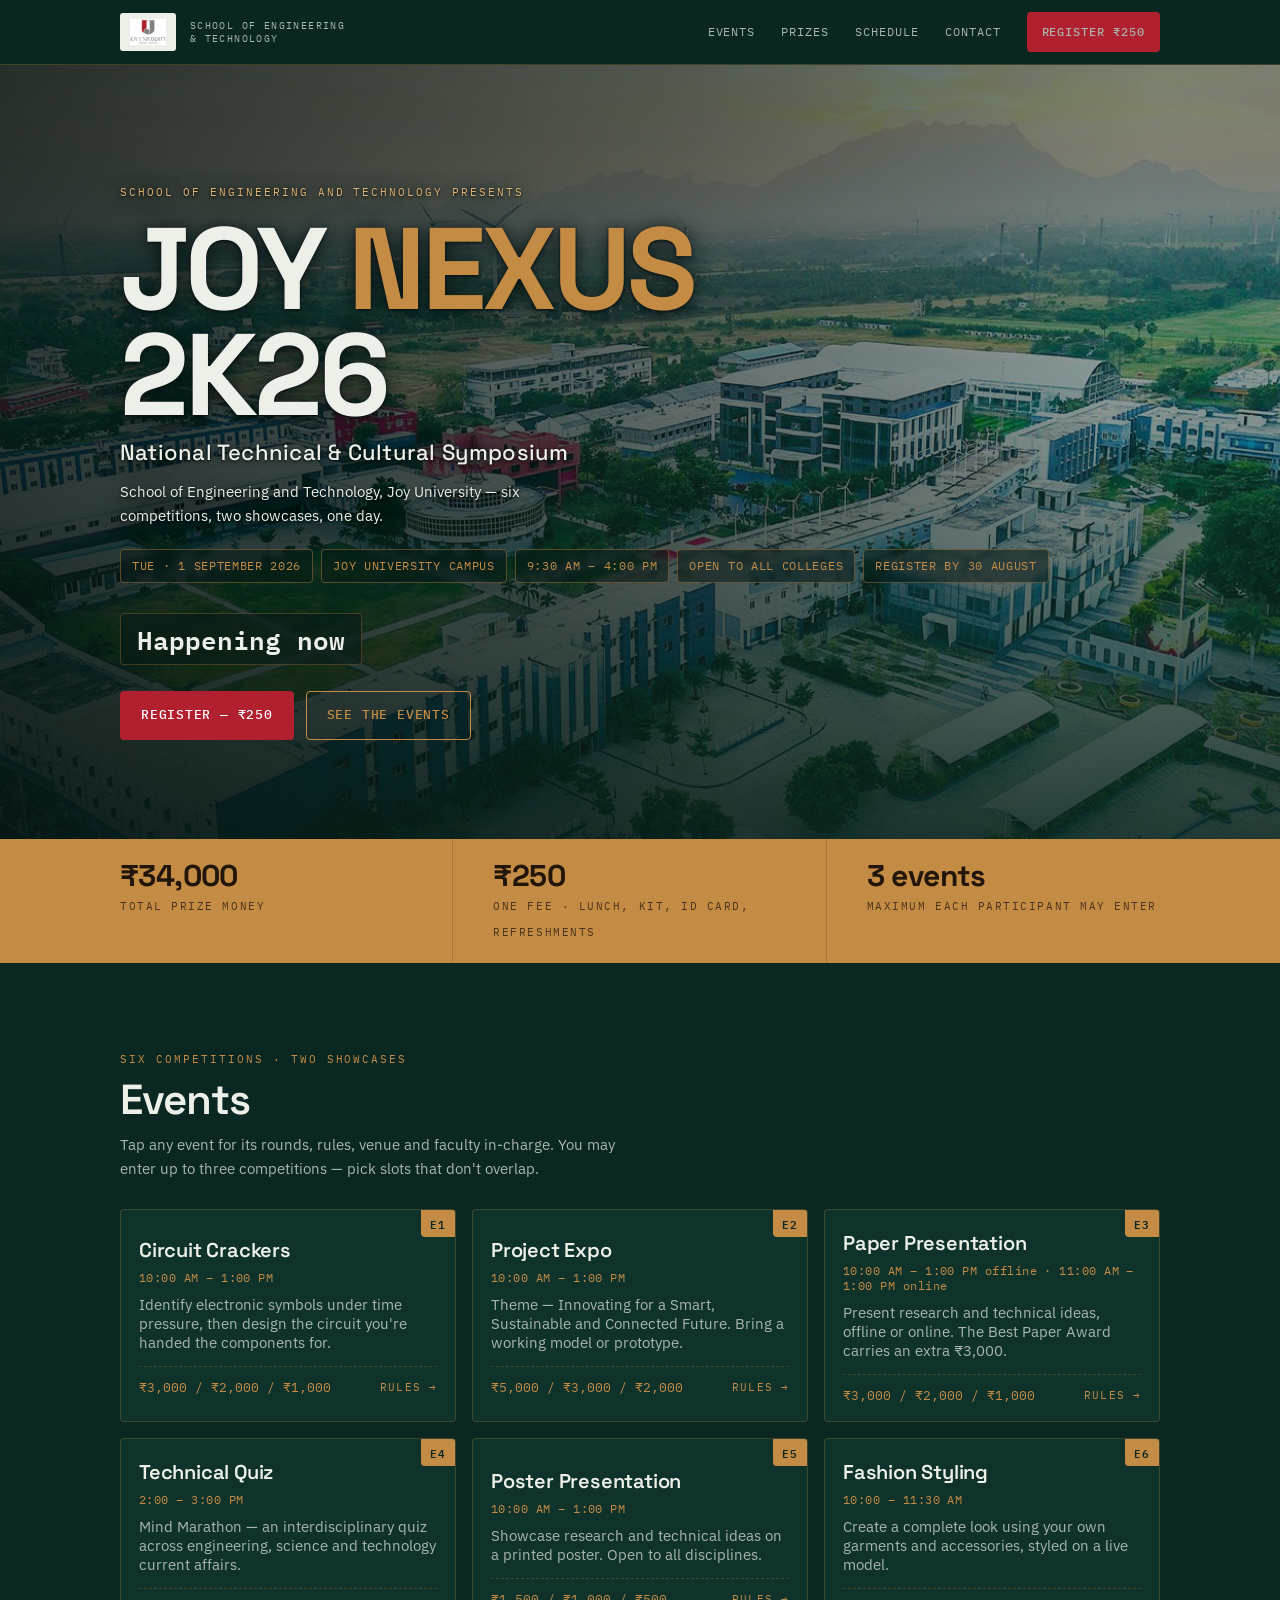
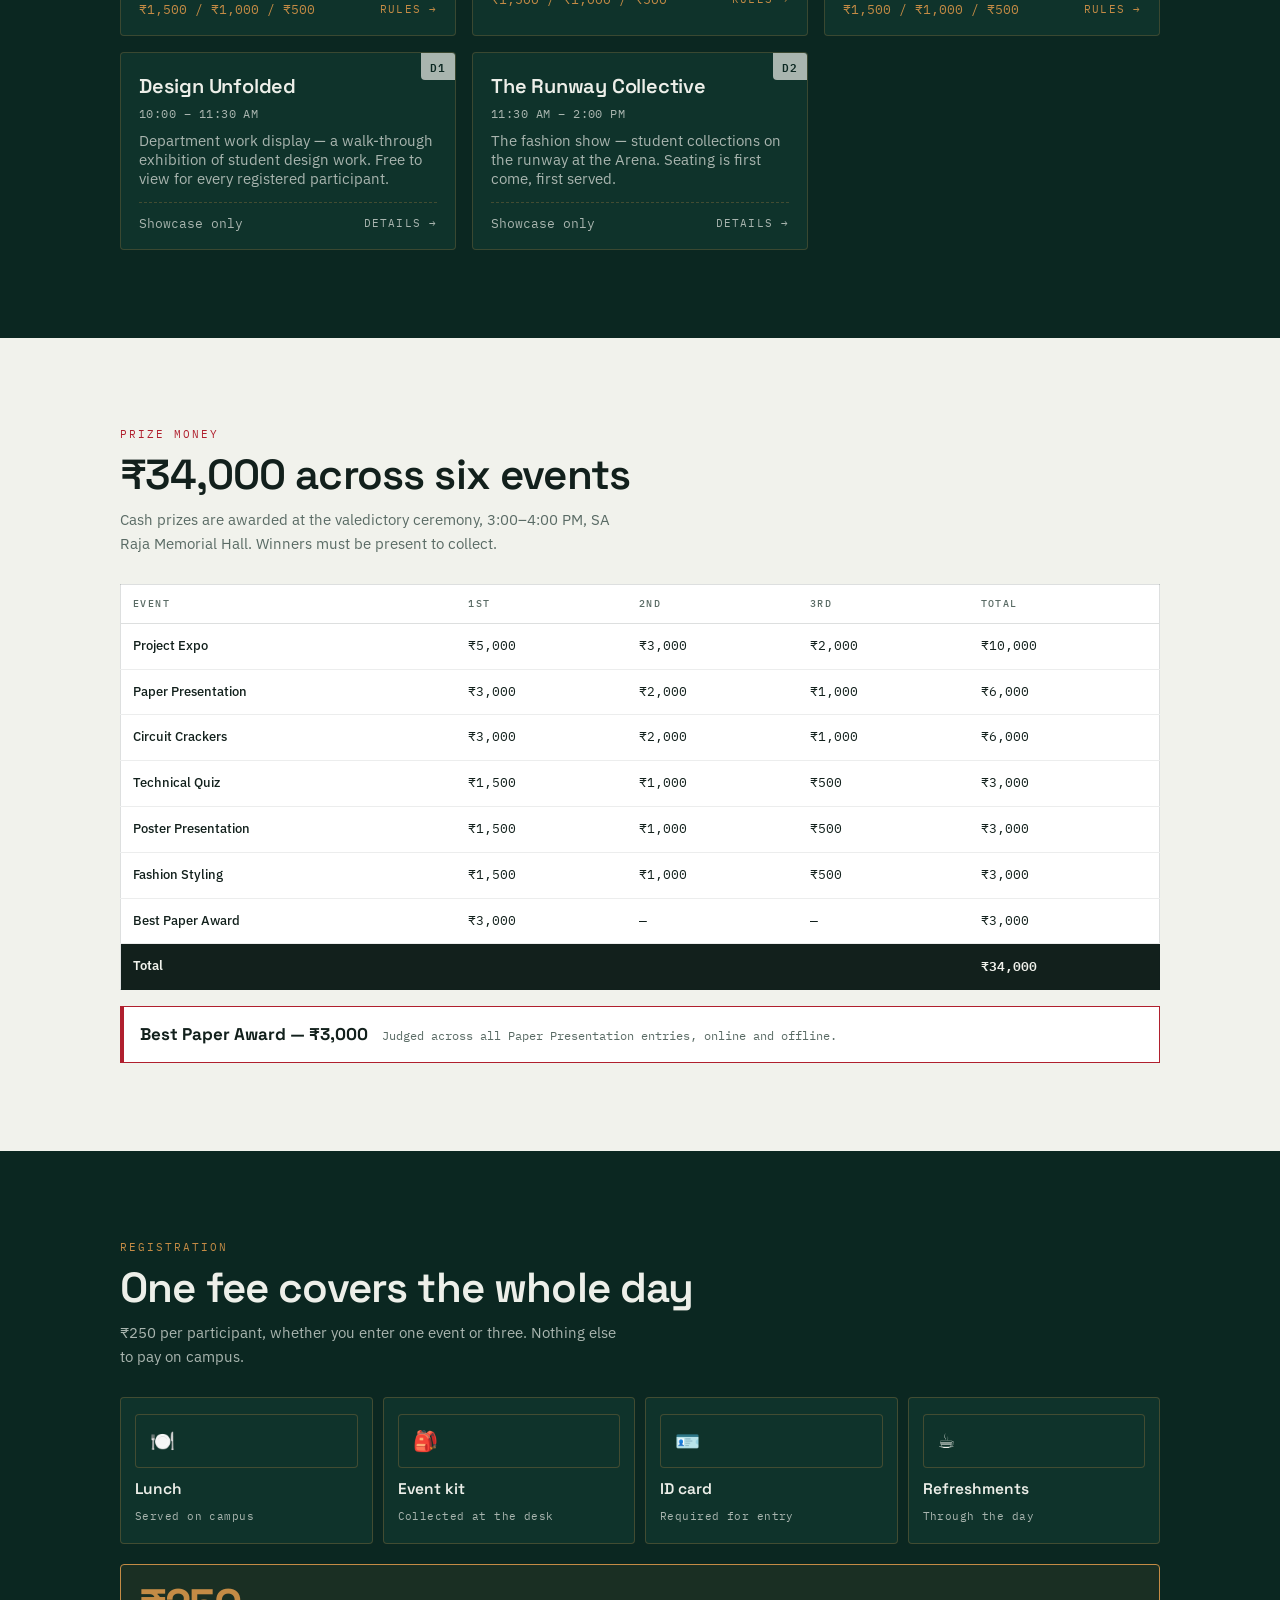
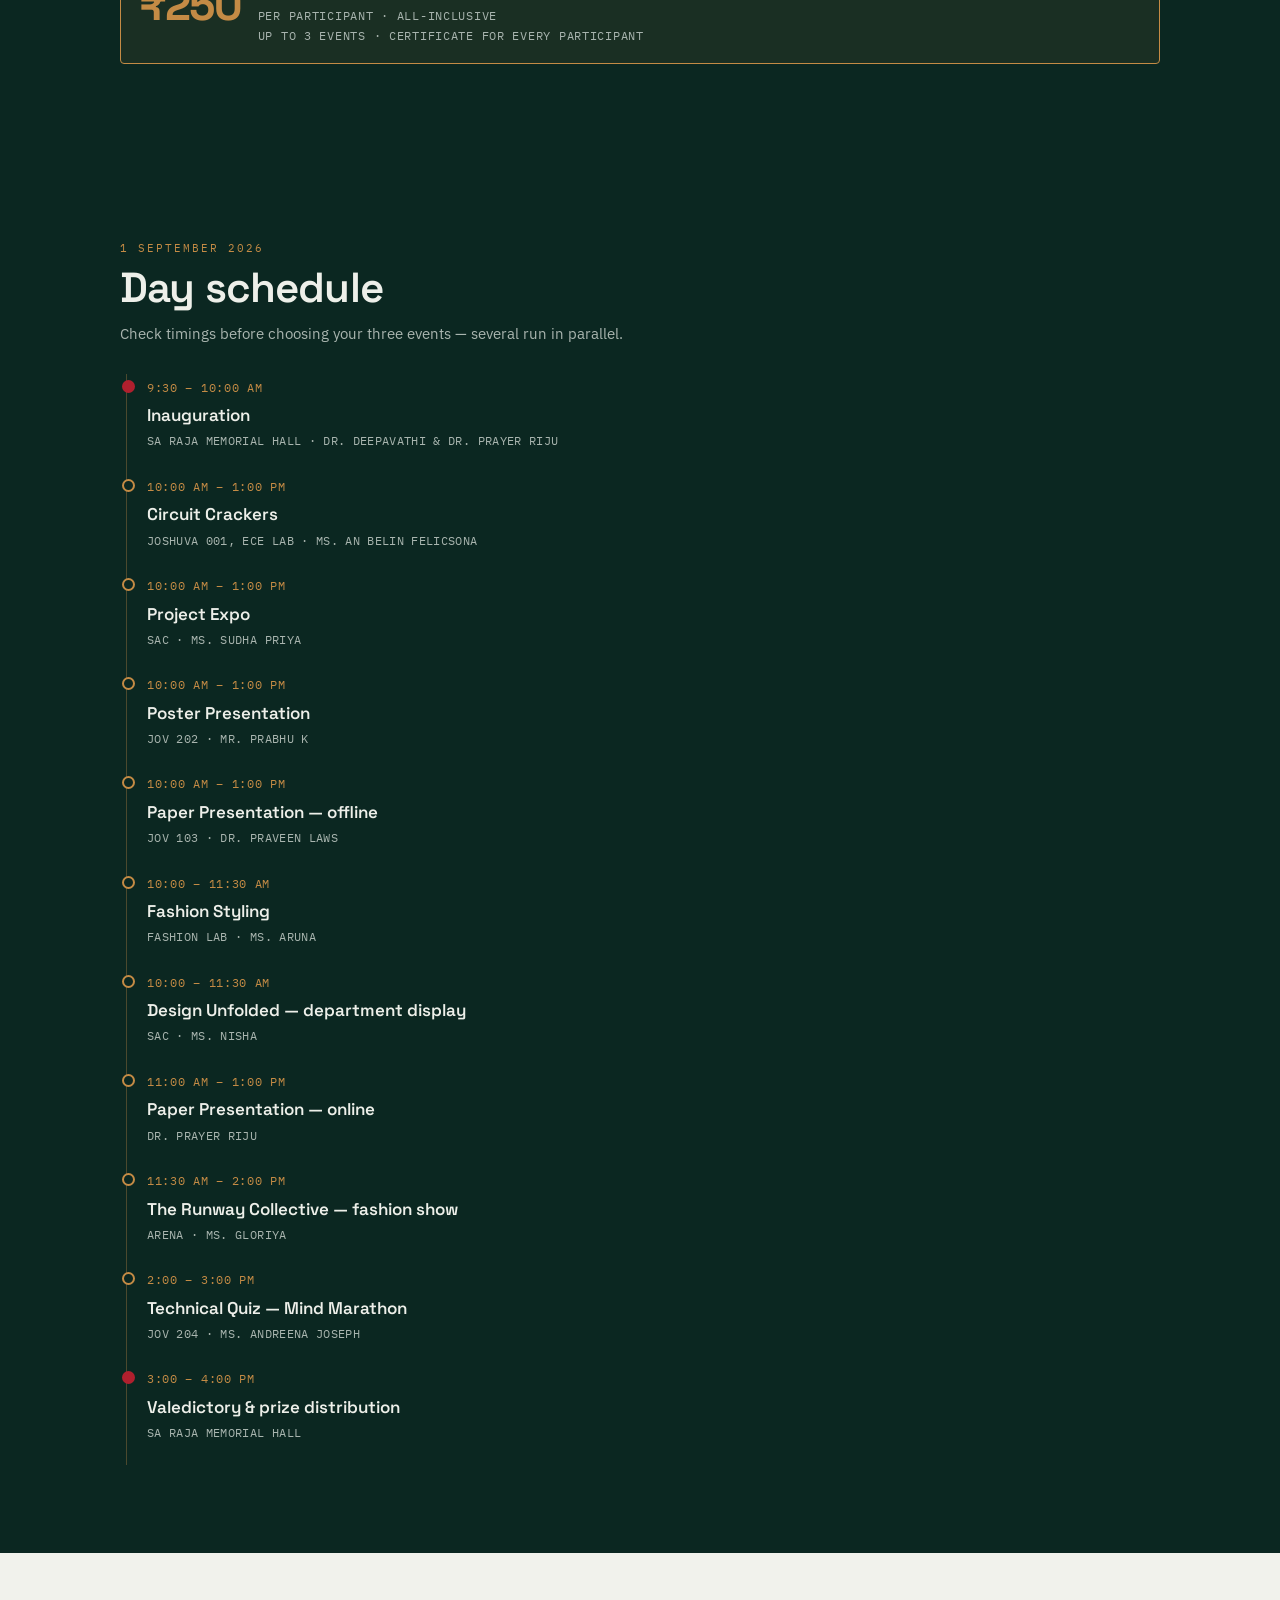
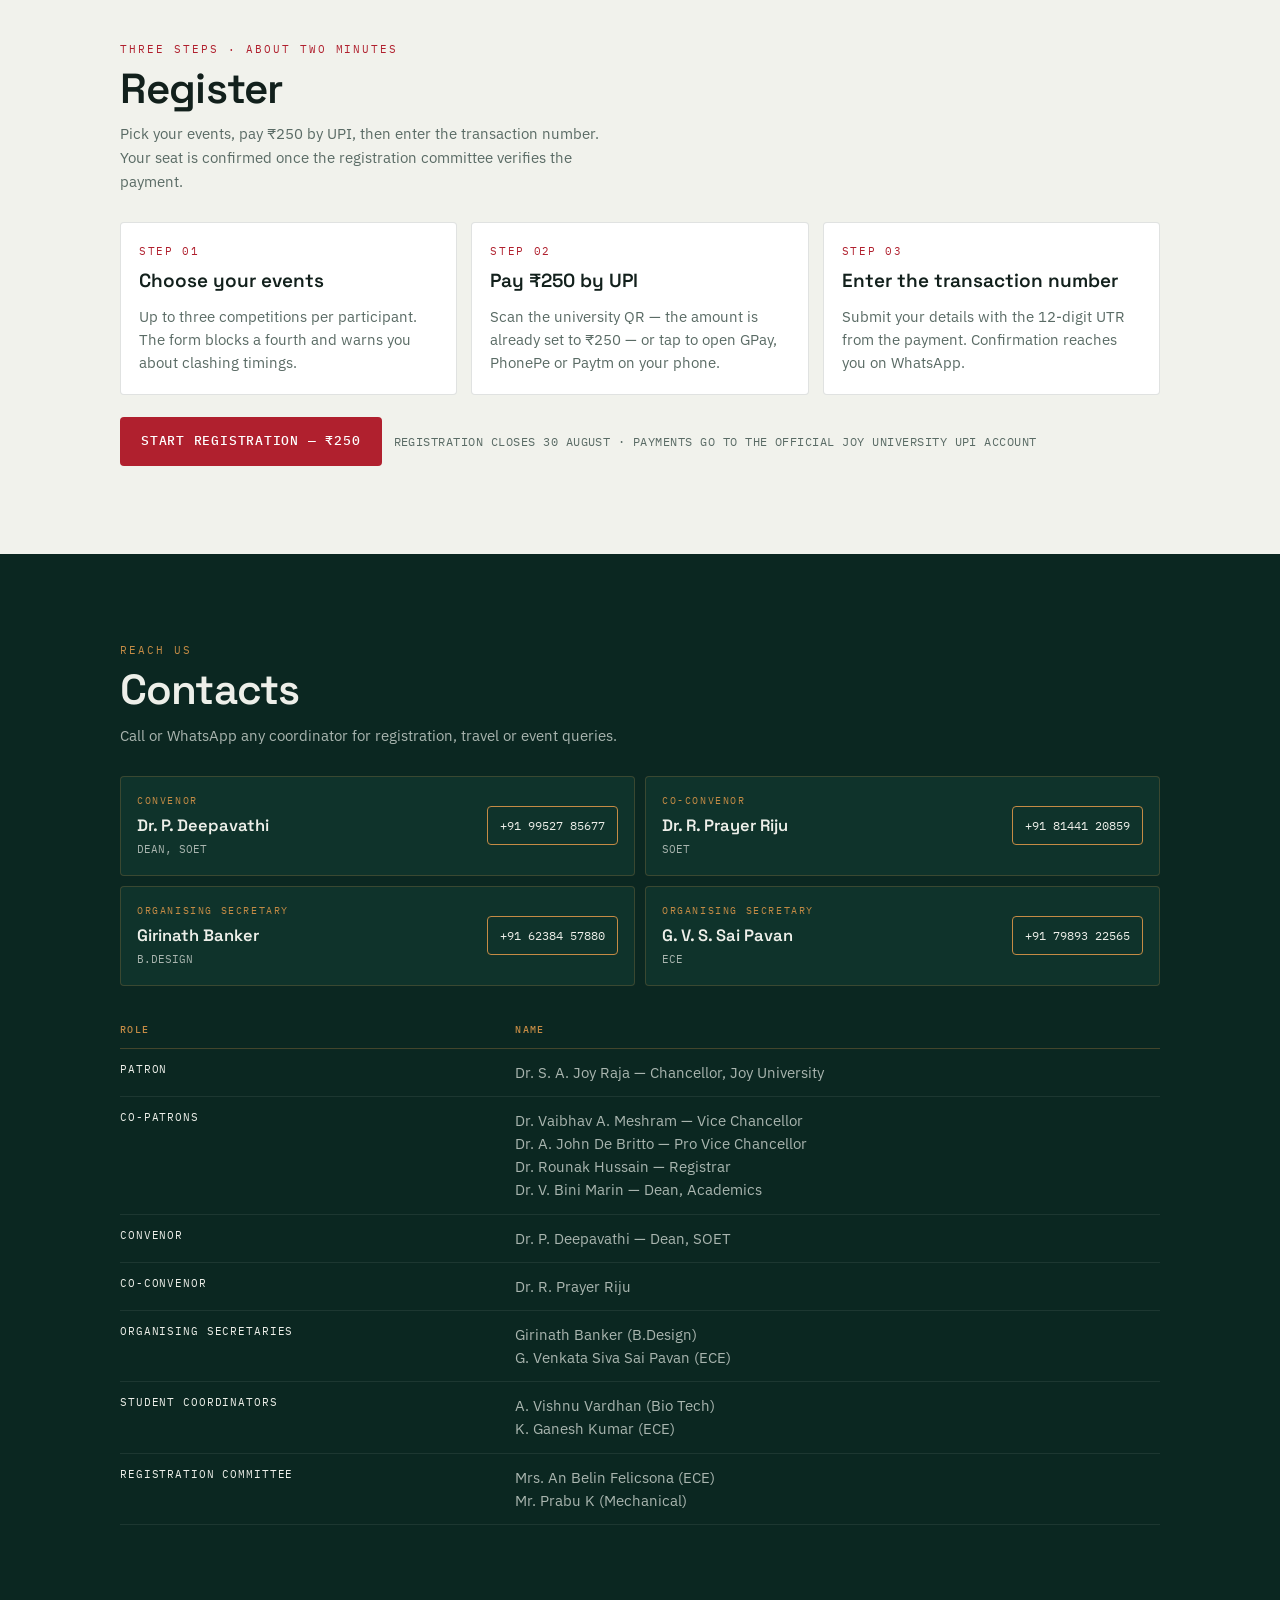
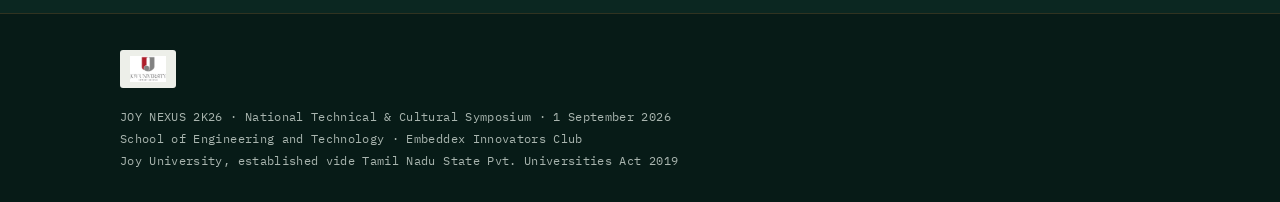
==== index.html @ 8bbd6237 "Update index.html" ====
<!DOCTYPE html>
<html lang="en">
<head>
<meta charset="UTF-8">
<meta name="viewport" content="width=device-width, initial-scale=1.0">
<title>JOY NEXUS 2K26 — International Technical Symposium | Joy University</title>
<meta name="description" content="JOY NEXUS 2K26, the International Technical Symposium of the School of Engineering and Technology, Joy University. September 1, 2026. Six events, prizes worth Rs 34,000, registration Rs 250 including lunch, event kit, ID card and refreshments.">
<link rel="preconnect" href="https://fonts.googleapis.com">
<link rel="preconnect" href="https://fonts.gstatic.com" crossorigin>
<link href="https://fonts.googleapis.com/css2?family=Space+Grotesk:wght@400;500;600;700&family=IBM+Plex+Mono:wght@400;500;600&family=IBM+Plex+Sans:wght@400;500;600&display=swap" rel="stylesheet">
<style>
/* ============================================================
   JOY NEXUS 2K26 — design tokens
   Board green solder mask, copper traces, silkscreen white,
   Joy University crimson as the single action colour.
   ============================================================ */
:root{
  --board:#0B2721;          /* solder mask, deep board green */
  --board-2:#0F332B;        /* raised panel */
  --board-3:#071B17;        /* footer / deepest */
  --copper:#C48B45;         /* trace + pad copper */
  --copper-dim:#7A5A32;     /* inactive trace */
  --silk:#EDEFE9;           /* silkscreen white */
  --silk-dim:#A9B5AF;       /* muted body text on board */
  --crimson:#B0202E;        /* Joy University red — actions only */
  --crimson-lift:#CE2C3B;
  --paper:#F1F2EC;          /* light sections */
  --ink:#12201C;            /* text on paper */
  --ink-dim:#5A6B65;

  --f-display:'Space Grotesk',system-ui,sans-serif;
  --f-body:'IBM Plex Sans',system-ui,sans-serif;
  --f-mono:'IBM Plex Mono',ui-monospace,monospace;

  --pad:clamp(18px,5vw,40px);
  --maxw:1120px;
  --r:4px;
}
*{box-sizing:border-box;margin:0;padding:0}
html{scroll-behavior:smooth;-webkit-text-size-adjust:100%}
body{
  background:var(--board);
  color:var(--silk);
  font-family:var(--f-body);
  font-size:16px;line-height:1.6;
  overflow-x:hidden;
}
img{max-width:100%;display:block}
a{color:inherit;text-decoration:none}
:focus-visible{outline:2px solid var(--copper);outline-offset:3px}

.wrap{width:100%;max-width:var(--maxw);margin:0 auto;padding-left:var(--pad);padding-right:var(--pad)}

/* --- utility type --- */
.eyebrow{
  font-family:var(--f-mono);font-size:11px;letter-spacing:.18em;
  text-transform:uppercase;color:var(--copper);
}
.sec-head{margin-bottom:28px}
.sec-head h2{
  font-family:var(--f-display);font-weight:600;
  font-size:clamp(26px,6vw,42px);line-height:1.1;letter-spacing:-.02em;margin-top:8px;
}
.sec-head p{color:var(--silk-dim);max-width:56ch;margin-top:10px;font-size:15px}
section{padding:clamp(52px,9vw,88px) 0;position:relative;scroll-margin-top:72px}

/* ============ HEADER ============ */
header{
  position:sticky;top:0;z-index:60;
  background:rgba(11,39,33,.94);
  backdrop-filter:blur(10px);
  border-bottom:1px solid rgba(196,139,69,.28);
}
.bar{display:flex;align-items:center;gap:14px;height:64px}
.plaque{
  background:var(--silk);border-radius:3px;padding:6px 10px;
  display:flex;align-items:center;flex:0 0 auto;
}
.plaque img{height:26px;width:auto}
.brandtxt{font-family:var(--f-mono);font-size:10px;letter-spacing:.14em;color:var(--silk-dim);line-height:1.35}
nav.desk{margin-left:auto;display:none;gap:26px;align-items:center}
nav.desk a{font-family:var(--f-mono);font-size:12px;letter-spacing:.08em;text-transform:uppercase;color:var(--silk-dim)}
nav.desk a:hover{color:var(--copper)}
.btn{
  display:inline-flex;align-items:center;justify-content:center;gap:8px;
  font-family:var(--f-mono);font-size:13px;font-weight:500;letter-spacing:.06em;text-transform:uppercase;
  padding:13px 20px;border-radius:var(--r);border:1px solid transparent;cursor:pointer;
  transition:transform .15s ease,background .15s ease,border-color .15s ease;
}
.btn-primary{background:var(--crimson);color:#fff}
.btn-primary:hover{background:var(--crimson-lift);transform:translateY(-1px)}
.btn-ghost{border-color:var(--copper);color:var(--copper);background:transparent}
.btn-ghost:hover{background:rgba(196,139,69,.12)}
.btn-sm{padding:9px 14px;font-size:11.5px}
.burger{margin-left:auto;background:none;border:1px solid rgba(237,239,233,.25);border-radius:var(--r);
  width:42px;height:38px;display:flex;flex-direction:column;justify-content:center;align-items:center;gap:4px;cursor:pointer}
.burger span{width:17px;height:1.5px;background:var(--silk);display:block}
.mobnav{display:none;flex-direction:column;padding:8px 0 18px;border-top:1px solid rgba(196,139,69,.2)}
.mobnav.open{display:flex}
.mobnav a{padding:12px 0;font-family:var(--f-mono);font-size:13px;letter-spacing:.08em;text-transform:uppercase;border-bottom:1px solid rgba(237,239,233,.07)}

/* ============ HERO ============ */
.hero{padding:clamp(52px,10vw,96px) 0 clamp(48px,8vw,76px);position:relative;overflow:hidden;
  isolation:isolate;min-height:86vh;display:flex;align-items:center}
.hero .heroimg{position:absolute;inset:0;z-index:-3;
  background:url("[data-uri]") center 38% / cover no-repeat}
.hero .veil{position:absolute;inset:0;z-index:-2;
  background:linear-gradient(180deg,rgba(11,39,33,.50) 0%,rgba(11,39,33,.38) 40%,rgba(11,39,33,.88) 100%)}
.hero .veil::after{content:"";position:absolute;inset:0;
  background:linear-gradient(100deg,rgba(4,14,12,.72) 0%,rgba(4,14,12,.40) 48%,rgba(4,14,12,.08) 82%)}
.hero-inner{text-shadow:0 2px 20px rgba(4,14,12,.9),0 1px 3px rgba(4,14,12,.95)}
.hero-inner .eyebrow{color:#E3B274}
.hero-inner .chip{background:rgba(7,27,23,.55);backdrop-filter:blur(2px);text-shadow:none}
.hero-inner .count .u{background:rgba(7,27,23,.62);backdrop-filter:blur(2px);text-shadow:none}
.hero-inner .btn{text-shadow:none}
.hero-grid{
  position:absolute;inset:0;z-index:-1;opacity:.22;pointer-events:none;
  background-image:
    linear-gradient(rgba(196,139,69,.09) 1px,transparent 1px),
    linear-gradient(90deg,rgba(196,139,69,.09) 1px,transparent 1px);
  background-size:34px 34px;
  mask-image:radial-gradient(ellipse 80% 65% at 50% 30%,#000 30%,transparent 78%);
  -webkit-mask-image:radial-gradient(ellipse 80% 65% at 50% 30%,#000 30%,transparent 78%);
}
.hero-inner{position:relative;z-index:2}
.hero h1{
  font-family:var(--f-display);font-weight:700;
  font-size:clamp(46px,15vw,116px);line-height:.92;letter-spacing:-.035em;
  margin:14px 0 6px;
}
.hero h1 .nexus{color:var(--copper)}
.hero .tag{
  font-family:var(--f-display);font-weight:500;
  font-size:clamp(15px,3.6vw,22px);color:var(--silk);letter-spacing:.01em;
}
.hero .host{margin-top:10px;color:var(--silk);font-size:14.5px;max-width:48ch}
.chips{display:flex;flex-wrap:wrap;gap:8px;margin-top:22px}
.chip{
  font-family:var(--f-mono);font-size:11.5px;letter-spacing:.06em;
  border:1px solid rgba(196,139,69,.42);color:var(--copper);
  padding:7px 11px;border-radius:var(--r);background:rgba(196,139,69,.07);
}
.hero-cta{display:flex;flex-wrap:wrap;gap:12px;margin-top:26px}

/* countdown */
.count{display:flex;gap:8px;margin-top:30px;flex-wrap:wrap}
.count .u{
  background:var(--board-2);border:1px solid rgba(196,139,69,.3);border-radius:var(--r);
  padding:10px 12px;min-width:70px;text-align:center;
}
.count .n{font-family:var(--f-mono);font-weight:600;font-size:clamp(20px,5vw,26px);color:var(--silk);line-height:1}
.count .l{font-family:var(--f-mono);font-size:9.5px;letter-spacing:.16em;text-transform:uppercase;color:var(--silk-dim);margin-top:5px}

/* ============ RIBBON ============ */
.ribbon{background:var(--copper);color:#22160A;padding:0}
.ribbon .wrap{display:grid;grid-template-columns:1fr;gap:0}
.rb{padding:20px var(--pad);border-bottom:1px solid rgba(34,22,10,.18)}
.ribbon .wrap{padding-left:0;padding-right:0}
.rb:last-child{border-bottom:none}
.rb b{display:block;font-family:var(--f-display);font-size:clamp(22px,6vw,30px);font-weight:700;letter-spacing:-.02em;line-height:1.1}
.rb span{font-family:var(--f-mono);font-size:11px;letter-spacing:.14em;text-transform:uppercase;opacity:.75}

/* ============ EVENT BOARD ============ */
.board{display:grid;grid-template-columns:1fr;gap:14px}
.ev{
  position:relative;background:var(--board-2);
  border:1px solid rgba(196,139,69,.24);border-radius:var(--r);
  padding:20px 18px 18px;text-align:left;width:100%;color:inherit;cursor:pointer;
  transition:border-color .18s ease,transform .18s ease,background .18s ease;
  font-family:inherit;
}
.ev:hover{border-color:var(--copper);transform:translateY(-2px);background:#123a31}
.ev .desig{
  position:absolute;top:0;right:0;
  font-family:var(--f-mono);font-size:11px;font-weight:600;letter-spacing:.1em;
  color:var(--board);background:var(--copper);padding:4px 9px;border-radius:0 3px 0 4px;
}
.ev h3{font-family:var(--f-display);font-size:20px;font-weight:600;letter-spacing:-.01em;padding-right:52px}
.ev .meta{font-family:var(--f-mono);font-size:11.5px;color:var(--copper);letter-spacing:.04em;margin-top:7px}
.ev p{color:var(--silk-dim);font-size:14.5px;margin-top:10px}
.ev .foot{display:flex;align-items:center;justify-content:space-between;gap:10px;margin-top:14px;
  padding-top:12px;border-top:1px dashed rgba(196,139,69,.28)}
.ev .pz{font-family:var(--f-mono);font-size:12.5px;color:var(--silk)}
.ev .pz i{font-style:normal;color:var(--copper)}
.ev .more{font-family:var(--f-mono);font-size:11px;letter-spacing:.1em;text-transform:uppercase;color:var(--copper)}
.ev.display-only .desig{background:var(--silk-dim)}
.ev.display-only .meta,.ev.display-only .more,.ev.display-only .pz i{color:var(--silk-dim)}
.ev.display-only:hover{border-color:var(--silk-dim)}

/* ============ MODAL ============ */
.modal{
  position:fixed;inset:0;z-index:100;display:none;
  background:rgba(4,14,12,.72);backdrop-filter:blur(3px);
  align-items:flex-end;justify-content:center;
}
.modal.open{display:flex}
.sheet{
  background:var(--board-2);width:100%;max-width:640px;max-height:88vh;overflow-y:auto;
  border:1px solid rgba(196,139,69,.35);border-radius:8px 8px 0 0;padding:24px var(--pad) 34px;
  animation:rise .22s ease;
}
@keyframes rise{from{transform:translateY(22px);opacity:0}to{transform:translateY(0);opacity:1}}
.sheet .close{position:sticky;top:0;margin-left:auto;display:block;background:none;border:none;color:var(--silk-dim);
  font-size:26px;line-height:1;cursor:pointer;font-family:var(--f-body)}
.sheet .desig-l{font-family:var(--f-mono);font-size:11px;letter-spacing:.16em;color:var(--copper);text-transform:uppercase}
.sheet h3{font-family:var(--f-display);font-size:clamp(22px,5.5vw,30px);font-weight:600;margin:6px 0 12px;letter-spacing:-.02em}
.kv{display:grid;grid-template-columns:auto 1fr;gap:6px 14px;font-family:var(--f-mono);font-size:12.5px;margin-bottom:18px}
.kv dt{color:var(--copper);letter-spacing:.06em;text-transform:uppercase;font-size:10.5px;padding-top:2px}
.kv dd{color:var(--silk)}
.sheet h4{font-family:var(--f-mono);font-size:11px;letter-spacing:.16em;text-transform:uppercase;color:var(--copper);
  margin:20px 0 9px;padding-bottom:6px;border-bottom:1px solid rgba(196,139,69,.22)}
.sheet ol,.sheet ul{padding-left:20px;color:var(--silk-dim);font-size:14.5px}
.sheet li{margin-bottom:7px}
.sheet li b{color:var(--silk);font-weight:600}
.draftnote{
  font-family:var(--f-mono);font-size:11px;color:var(--copper);background:rgba(196,139,69,.1);
  border-left:2px solid var(--copper);padding:9px 11px;margin-top:18px;line-height:1.5;
}

/* ============ PRIZE TABLE ============ */
.prizes{background:var(--paper);color:var(--ink)}
.prizes .eyebrow{color:var(--crimson)}
.prizes .sec-head p{color:var(--ink-dim)}
.ptable{width:100%;border-collapse:collapse;font-family:var(--f-mono);font-size:13px;background:#fff;
  border:1px solid rgba(18,32,28,.14)}
.ptable th{
  text-align:left;font-size:10px;letter-spacing:.14em;text-transform:uppercase;color:var(--ink-dim);
  padding:11px 12px;border-bottom:1px solid rgba(18,32,28,.14);font-weight:500;
}
.ptable td{padding:12px;border-bottom:1px solid rgba(18,32,28,.08)}
.ptable td:first-child{font-family:var(--f-body);font-weight:500;color:var(--ink)}
.ptable tr:last-child td{border-bottom:none}
.ptable .tot td{background:var(--ink);color:var(--paper);font-weight:600}
.ptable .tot td:first-child{color:var(--paper)}
.tscroll{overflow-x:auto;-webkit-overflow-scrolling:touch}
.best{
  margin-top:16px;border:1px solid var(--crimson);border-left-width:4px;background:#fff;
  padding:14px 16px;display:flex;flex-wrap:wrap;gap:6px 14px;align-items:baseline;
}
.best b{font-family:var(--f-display);font-size:17px}
.best span{font-family:var(--f-mono);font-size:12px;color:var(--ink-dim)}

/* ============ INCLUDES ============ */
.inc{display:grid;grid-template-columns:repeat(2,1fr);gap:10px;margin-top:8px}
.inc div{
  border:1px solid rgba(196,139,69,.28);border-radius:var(--r);padding:16px 14px;background:var(--board-2);
}
.inc .ic{font-size:20px;line-height:1}
.inc b{display:block;font-family:var(--f-display);font-size:15.5px;font-weight:600;margin-top:9px}
.inc span{font-family:var(--f-mono);font-size:11px;color:var(--silk-dim);letter-spacing:.04em}
.feebox{
  margin-top:20px;border:1px solid var(--copper);border-radius:var(--r);padding:18px;
  display:flex;flex-wrap:wrap;align-items:baseline;gap:8px 16px;background:rgba(196,139,69,.08)
}
.feebox .amt{font-family:var(--f-display);font-size:clamp(30px,8vw,44px);font-weight:700;letter-spacing:-.03em;color:var(--copper);line-height:1}
.feebox .txt{font-family:var(--f-mono);font-size:12px;color:var(--silk-dim);letter-spacing:.06em;line-height:1.6}

/* ============ SCHEDULE ============ */
.tl{border-left:1px solid rgba(196,139,69,.35);padding-left:20px;margin-left:6px}
.tl .row{position:relative;padding:0 0 22px}
.tl .row::before{
  content:"";position:absolute;left:-25px;top:6px;width:9px;height:9px;border-radius:50%;
  background:var(--board);border:2px solid var(--copper);
}
.tl .row.key::before{background:var(--crimson);border-color:var(--crimson)}
.tl time{font-family:var(--f-mono);font-size:11.5px;letter-spacing:.06em;color:var(--copper)}
.tl h4{font-family:var(--f-display);font-size:17px;font-weight:600;margin-top:3px}
.tl p{font-family:var(--f-mono);font-size:11.5px;color:var(--silk-dim);margin-top:3px;letter-spacing:.03em}

/* ============ REGISTER ============ */
.reg{background:var(--paper);color:var(--ink)}
.reg .eyebrow{color:var(--crimson)}
.reg .sec-head p{color:var(--ink-dim)}
.steps{display:grid;grid-template-columns:1fr;gap:14px}
.step{background:#fff;border:1px solid rgba(18,32,28,.13);border-radius:var(--r);padding:20px 18px}
.step .num{font-family:var(--f-mono);font-size:10.5px;letter-spacing:.16em;text-transform:uppercase;color:var(--crimson)}
.step h3{font-family:var(--f-display);font-size:19px;font-weight:600;margin:6px 0 8px}
.step p{font-size:14.5px;color:var(--ink-dim)}
.step ul{margin-top:10px;padding-left:18px;font-size:14px;color:var(--ink-dim)}
.step li{margin-bottom:5px}

.pay{display:grid;grid-template-columns:1fr;gap:16px;margin-top:14px;align-items:start}
.qrbox{
  border:1px dashed var(--crimson);border-radius:var(--r);padding:16px;text-align:center;background:#FFF7F7;
}
.qrbox img{margin:0 auto;max-width:230px;border-radius:2px}
.qrslot{
  aspect-ratio:1;max-width:230px;margin:0 auto;display:flex;align-items:center;justify-content:center;
  border:1px solid rgba(176,32,46,.3);background:#fff;font-family:var(--f-mono);font-size:11px;
  color:var(--crimson);text-align:center;padding:18px;line-height:1.7;letter-spacing:.05em;
}
.qrbox .cap{font-family:var(--f-mono);font-size:11px;color:var(--ink-dim);margin-top:11px;letter-spacing:.05em}
.vpa{
  display:flex;align-items:center;justify-content:center;gap:8px;margin-top:10px;
  font-family:var(--f-mono);font-size:13px;background:#fff;border:1px solid rgba(18,32,28,.14);padding:9px 12px;border-radius:var(--r);
}
.vpa button{background:none;border:none;color:var(--crimson);font-family:var(--f-mono);font-size:11px;
  letter-spacing:.08em;text-transform:uppercase;cursor:pointer;white-space:nowrap}
.paynote{font-family:var(--f-mono);font-size:11.5px;color:var(--ink-dim);line-height:1.7;margin-top:14px}
.formslot{
  margin-top:16px;border:1px solid rgba(18,32,28,.16);border-radius:var(--r);overflow:hidden;background:#fff;
}
.formslot iframe{width:100%;height:1100px;border:none;display:block}
.formfallback{padding:28px 20px;text-align:center;font-family:var(--f-mono);font-size:12.5px;color:var(--ink-dim);line-height:1.9}

/* ============ COMMITTEE ============ */
.contacts{display:grid;grid-template-columns:1fr;gap:10px}
.card{
  background:var(--board-2);border:1px solid rgba(196,139,69,.24);border-radius:var(--r);
  padding:16px;display:flex;align-items:center;justify-content:space-between;gap:12px;
}
.card .role{font-family:var(--f-mono);font-size:10px;letter-spacing:.16em;text-transform:uppercase;color:var(--copper)}
.card .nm{font-family:var(--f-display);font-size:16.5px;font-weight:600;margin-top:4px}
.card .sub{font-family:var(--f-mono);font-size:11px;color:var(--silk-dim);margin-top:2px}
.card .tel{
  font-family:var(--f-mono);font-size:12px;color:var(--silk);border:1px solid var(--copper);
  padding:9px 12px;border-radius:var(--r);white-space:nowrap;flex:0 0 auto;
}
.card .tel:hover{background:var(--copper);color:var(--board)}
.orgtable{width:100%;border-collapse:collapse;font-size:14.5px;margin-top:26px}
.orgtable th{text-align:left;font-family:var(--f-mono);font-size:10px;letter-spacing:.14em;text-transform:uppercase;
  color:var(--copper);padding:10px 0;border-bottom:1px solid rgba(196,139,69,.3);font-weight:500}
.orgtable td{padding:12px 12px 12px 0;border-bottom:1px solid rgba(237,239,233,.08);vertical-align:top;color:var(--silk-dim)}
.orgtable td:first-child{font-family:var(--f-mono);font-size:11px;letter-spacing:.08em;text-transform:uppercase;
  color:var(--silk);width:38%;padding-right:16px}

/* ============ FOOTER ============ */
footer{background:var(--board-3);border-top:1px solid rgba(196,139,69,.22);padding:36px 0 30px}
footer .f{display:flex;flex-direction:column;gap:18px}
footer .plaque{align-self:flex-start}
footer p{font-family:var(--f-mono);font-size:11.5px;color:var(--silk-dim);line-height:1.9;letter-spacing:.03em}
.stickycta{
  position:fixed;left:0;right:0;bottom:0;z-index:70;padding:10px var(--pad) calc(10px + env(safe-area-inset-bottom));
  background:rgba(7,27,23,.96);border-top:1px solid rgba(196,139,69,.3);display:flex;gap:10px;align-items:center;
}
.stickycta .fee{font-family:var(--f-mono);font-size:12px;color:var(--silk-dim);line-height:1.35}
.stickycta .fee b{display:block;color:var(--copper);font-size:15px}
.stickycta .btn{flex:1}

@media (min-width:640px){
  .board{grid-template-columns:repeat(2,1fr);gap:16px}
  .inc{grid-template-columns:repeat(4,1fr)}
  .steps{grid-template-columns:repeat(3,1fr)}
  .contacts{grid-template-columns:repeat(2,1fr)}
  .ribbon .wrap{grid-template-columns:repeat(3,1fr)}
  .rb{border-bottom:none;border-right:1px solid rgba(34,22,10,.18)}
  .rb:last-child{border-right:none}
  .pay{grid-template-columns:280px 1fr}
  .sheet{border-radius:8px;max-height:84vh}
  .modal{align-items:center}
}
@media (min-width:900px){
  .board{grid-template-columns:repeat(3,1fr)}
  nav.desk{display:flex}
  .burger{display:none}
  .stickycta{display:none}
  body{padding-bottom:0}
}
@media (max-width:899px){body{padding-bottom:76px}}
@media (prefers-reduced-motion:reduce){
  *{animation:none!important;transition:none!important;scroll-behavior:auto!important}
}
</style>
</head>
<body>

<header>
  <div class="wrap">
    <div class="bar">
      <div class="plaque"><img src="[data-uri]" alt="Joy University"></div>
      <div class="brandtxt">SCHOOL OF ENGINEERING<br>&amp; TECHNOLOGY</div>
      <nav class="desk">
        <a href="#events">Events</a>
        <a href="#prizes">Prizes</a>
        <a href="#schedule">Schedule</a>
        <a href="#contact">Contact</a>
        <a href="register.html" class="btn btn-primary btn-sm">Register ₹250</a>
      </nav>
      <button class="burger" id="burger" aria-label="Open menu" aria-expanded="false">
        <span></span><span></span><span></span>
      </button>
    </div>
    <nav class="mobnav" id="mobnav">
      <a href="#events">Events</a>
      <a href="#prizes">Prizes</a>
      <a href="#includes">What ₹250 covers</a>
      <a href="#schedule">Schedule</a>
      <a href="register.html">Register</a>
      <a href="#contact">Contact</a>
    </nav>
  </div>
</header>

<!-- ================= HERO ================= -->
<div class="hero">
  <div class="heroimg"></div>
  <div class="veil"></div>
  <div class="hero-grid"></div>
  <div class="wrap hero-inner">
    <div class="eyebrow">School of Engineering and Technology presents</div>
    <h1>JOY <span class="nexus">NEXUS</span><br>2K26</h1>
    <div class="tag">National Technical &amp; Cultural Symposium</div>
    <p class="host">School of Engineering and Technology, Joy University — six competitions, two showcases, one day.</p>

    <div class="chips">
      <span class="chip">TUE · 1 SEPTEMBER 2026</span>
      <span class="chip">JOY UNIVERSITY CAMPUS</span>
      <span class="chip">9:30 AM – 4:00 PM</span>
      <span class="chip">OPEN TO ALL COLLEGES</span>
      <span class="chip">REGISTER BY 30 AUGUST</span>
    </div>

    <div class="count" id="count" aria-label="Time remaining until the symposium">
      <div class="u"><div class="n" id="cd">—</div><div class="l">Days</div></div>
      <div class="u"><div class="n" id="ch">—</div><div class="l">Hours</div></div>
      <div class="u"><div class="n" id="cm">—</div><div class="l">Minutes</div></div>
      <div class="u"><div class="n" id="cs">—</div><div class="l">Seconds</div></div>
    </div>

    <div class="hero-cta">
      <a href="register.html" class="btn btn-primary">Register — ₹250</a>
      <a href="#events" class="btn btn-ghost">See the events</a>
    </div>
  </div>
</div>

<!-- ================= RIBBON ================= -->
<div class="ribbon">
  <div class="wrap">
    <div class="rb"><b>₹34,000</b><span>Total prize money</span></div>
    <div class="rb"><b>₹250</b><span>One fee · lunch, kit, ID card, refreshments</span></div>
    <div class="rb"><b>3 events</b><span>Maximum each participant may enter</span></div>
  </div>
</div>

<!-- ================= EVENTS ================= -->
<section id="events">
  <div class="wrap">
    <div class="sec-head">
      <div class="eyebrow">Six competitions · two showcases</div>
      <h2>Events</h2>
      <p>Tap any event for its rounds, rules, venue and faculty in-charge. You may enter up to three competitions — pick slots that don't overlap.</p>
    </div>

    <div class="board" id="board"><!-- populated by script --></div>
  </div>
</section>

<!-- ================= PRIZES ================= -->
<section id="prizes" class="prizes">
  <div class="wrap">
    <div class="sec-head">
      <div class="eyebrow">Prize money</div>
      <h2>₹34,000 across six events</h2>
      <p>Cash prizes are awarded at the valedictory ceremony, 3:00–4:00 PM, SA Raja Memorial Hall. Winners must be present to collect.</p>
    </div>

    <div class="tscroll">
      <table class="ptable">
        <thead>
          <tr><th>Event</th><th>1st</th><th>2nd</th><th>3rd</th><th>Total</th></tr>
        </thead>
        <tbody>
          <tr><td>Project Expo</td><td>₹5,000</td><td>₹3,000</td><td>₹2,000</td><td>₹10,000</td></tr>
          <tr><td>Paper Presentation</td><td>₹3,000</td><td>₹2,000</td><td>₹1,000</td><td>₹6,000</td></tr>
          <tr><td>Circuit Crackers</td><td>₹3,000</td><td>₹2,000</td><td>₹1,000</td><td>₹6,000</td></tr>
          <tr><td>Technical Quiz</td><td>₹1,500</td><td>₹1,000</td><td>₹500</td><td>₹3,000</td></tr>
          <tr><td>Poster Presentation</td><td>₹1,500</td><td>₹1,000</td><td>₹500</td><td>₹3,000</td></tr>
          <tr><td>Fashion Styling</td><td>₹1,500</td><td>₹1,000</td><td>₹500</td><td>₹3,000</td></tr>
          <tr><td>Best Paper Award</td><td>₹3,000</td><td>—</td><td>—</td><td>₹3,000</td></tr>
          <tr class="tot"><td>Total</td><td></td><td></td><td></td><td>₹34,000</td></tr>
        </tbody>
      </table>
    </div>

    <div class="best">
      <b>Best Paper Award — ₹3,000</b>
      <span>Judged across all Paper Presentation entries, online and offline.</span>
    </div>
  </div>
</section>

<!-- ================= INCLUDES ================= -->
<section id="includes">
  <div class="wrap">
    <div class="sec-head">
      <div class="eyebrow">Registration</div>
      <h2>One fee covers the whole day</h2>
      <p>₹250 per participant, whether you enter one event or three. Nothing else to pay on campus.</p>
    </div>

    <div class="inc">
      <div><div class="ic">🍽️</div><b>Lunch</b><span>Served on campus</span></div>
      <div><div class="ic">🎒</div><b>Event kit</b><span>Collected at the desk</span></div>
      <div><div class="ic">🪪</div><b>ID card</b><span>Required for entry</span></div>
      <div><div class="ic">☕</div><b>Refreshments</b><span>Through the day</span></div>
    </div>

    <div class="feebox">
      <div class="amt">₹250</div>
      <div class="txt">PER PARTICIPANT · ALL-INCLUSIVE<br>UP TO 3 EVENTS · CERTIFICATE FOR EVERY PARTICIPANT</div>
    </div>
  </div>
</section>

<!-- ================= SCHEDULE ================= -->
<section id="schedule">
  <div class="wrap">
    <div class="sec-head">
      <div class="eyebrow">1 September 2026</div>
      <h2>Day schedule</h2>
      <p>Check timings before choosing your three events — several run in parallel.</p>
    </div>

    <div class="tl">
      <div class="row key">
        <time>9:30 – 10:00 AM</time>
        <h4>Inauguration</h4>
        <p>SA RAJA MEMORIAL HALL · DR. DEEPAVATHI &amp; DR. PRAYER RIJU</p>
      </div>
      <div class="row">
        <time>10:00 AM – 1:00 PM</time>
        <h4>Circuit Crackers</h4>
        <p>JOSHUVA 001, ECE LAB · MS. AN BELIN FELICSONA</p>
      </div>
      <div class="row">
        <time>10:00 AM – 1:00 PM</time>
        <h4>Project Expo</h4>
        <p>SAC · MS. SUDHA PRIYA</p>
      </div>
      <div class="row">
        <time>10:00 AM – 1:00 PM</time>
        <h4>Poster Presentation</h4>
        <p>JOV 202 · MR. PRABHU K</p>
      </div>
      <div class="row">
        <time>10:00 AM – 1:00 PM</time>
        <h4>Paper Presentation — offline</h4>
        <p>JOV 103 · DR. PRAVEEN LAWS</p>
      </div>
      <div class="row">
        <time>10:00 – 11:30 AM</time>
        <h4>Fashion Styling</h4>
        <p>FASHION LAB · MS. ARUNA</p>
      </div>
      <div class="row">
        <time>10:00 – 11:30 AM</time>
        <h4>Design Unfolded — department display</h4>
        <p>SAC · MS. NISHA</p>
      </div>
      <div class="row">
        <time>11:00 AM – 1:00 PM</time>
        <h4>Paper Presentation — online</h4>
        <p>DR. PRAYER RIJU</p>
      </div>
      <div class="row">
        <time>11:30 AM – 2:00 PM</time>
        <h4>The Runway Collective — fashion show</h4>
        <p>ARENA · MS. GLORIYA</p>
      </div>
      <div class="row">
        <time>2:00 – 3:00 PM</time>
        <h4>Technical Quiz — Mind Marathon</h4>
        <p>JOV 204 · MS. ANDREENA JOSEPH</p>
      </div>
      <div class="row key">
        <time>3:00 – 4:00 PM</time>
        <h4>Valedictory &amp; prize distribution</h4>
        <p>SA RAJA MEMORIAL HALL</p>
      </div>
    </div>
  </div>
</section>

<!-- ================= REGISTER CTA ================= -->
<section id="register" class="reg">
  <div class="wrap">
    <div class="sec-head">
      <div class="eyebrow">Three steps · about two minutes</div>
      <h2>Register</h2>
      <p>Pick your events, pay ₹250 by UPI, then enter the transaction number. Your seat is confirmed once the registration committee verifies the payment.</p>
    </div>

    <div class="steps">
      <div class="step">
        <div class="num">Step 01</div>
        <h3>Choose your events</h3>
        <p>Up to three competitions per participant. The form blocks a fourth and warns you about clashing timings.</p>
      </div>
      <div class="step">
        <div class="num">Step 02</div>
        <h3>Pay ₹250 by UPI</h3>
        <p>Scan the university QR — the amount is already set to ₹250 — or tap to open GPay, PhonePe or Paytm on your phone.</p>
      </div>
      <div class="step">
        <div class="num">Step 03</div>
        <h3>Enter the transaction number</h3>
        <p>Submit your details with the 12-digit UTR from the payment. Confirmation reaches you on WhatsApp.</p>
      </div>
    </div>

    <div style="margin-top:22px;display:flex;flex-wrap:wrap;gap:12px;align-items:center">
      <a href="register.html" class="btn btn-primary">Start registration — ₹250</a>
      <span style="font-family:var(--f-mono);font-size:12px;color:var(--ink-dim);letter-spacing:.04em">
        REGISTRATION CLOSES 30 AUGUST · PAYMENTS GO TO THE OFFICIAL JOY UNIVERSITY UPI ACCOUNT
      </span>
    </div>
  </div>
</section>

<!-- ================= CONTACT ================= -->
<section id="contact">
  <div class="wrap">
    <div class="sec-head">
      <div class="eyebrow">Reach us</div>
      <h2>Contacts</h2>
      <p>Call or WhatsApp any coordinator for registration, travel or event queries.</p>
    </div>

    <div class="contacts">
      <div class="card">
        <div>
          <div class="role">Convenor</div>
          <div class="nm">Dr. P. Deepavathi</div>
          <div class="sub">DEAN, SOET</div>
        </div>
        <a class="tel" href="tel:+919952785677">+91 99527 85677</a>
      </div>
      <div class="card">
        <div>
          <div class="role">Co-Convenor</div>
          <div class="nm">Dr. R. Prayer Riju</div>
          <div class="sub">SOET</div>
        </div>
        <a class="tel" href="tel:+918144120859">+91 81441 20859</a>
      </div>
      <div class="card">
        <div>
          <div class="role">Organising Secretary</div>
          <div class="nm">Girinath Banker</div>
          <div class="sub">B.DESIGN</div>
        </div>
        <a class="tel" href="tel:+916238457880">+91 62384 57880</a>
      </div>
      <div class="card">
        <div>
          <div class="role">Organising Secretary</div>
          <div class="nm">G. V. S. Sai Pavan</div>
          <div class="sub">ECE</div>
        </div>
        <a class="tel" href="tel:+917989322565">+91 79893 22565</a>
      </div>
    </div>

    <table class="orgtable">
      <thead><tr><th>Role</th><th>Name</th></tr></thead>
      <tbody>
        <tr><td>Patron</td><td>Dr. S. A. Joy Raja — Chancellor, Joy University</td></tr>
        <tr><td>Co-Patrons</td><td>Dr. Vaibhav A. Meshram — Vice Chancellor<br>Dr. A. John De Britto — Pro Vice Chancellor<br>Dr. Rounak Hussain — Registrar<br>Dr. V. Bini Marin — Dean, Academics</td></tr>
        <tr><td>Convenor</td><td>Dr. P. Deepavathi — Dean, SOET</td></tr>
        <tr><td>Co-Convenor</td><td>Dr. R. Prayer Riju</td></tr>
        <tr><td>Organising Secretaries</td><td>Girinath Banker (B.Design)<br>G. Venkata Siva Sai Pavan (ECE)</td></tr>
        <tr><td>Student Coordinators</td><td>A. Vishnu Vardhan (Bio Tech)<br>K. Ganesh Kumar (ECE)</td></tr>
        <tr><td>Registration Committee</td><td>Mrs. An Belin Felicsona (ECE)<br>Mr. Prabu K (Mechanical)</td></tr>
      </tbody>
    </table>
  </div>
</section>

<footer>
  <div class="wrap f">
    <div class="plaque"><img src="[data-uri]" alt="Joy University"></div>
    <p>
      JOY NEXUS 2K26 · National Technical &amp; Cultural Symposium · 1 September 2026<br>
      School of Engineering and Technology · Embeddex Innovators Club<br>
      Joy University, established vide Tamil Nadu State Pvt. Universities Act 2019
    </p>
  </div>
</footer>

<div class="stickycta">
  <div class="fee"><b>₹250</b>all-inclusive</div>
  <a href="register.html" class="btn btn-primary">Register now</a>
</div>

<!-- ================= MODAL ================= -->
<div class="modal" id="modal" role="dialog" aria-modal="true" aria-labelledby="mtitle">
  <div class="sheet" id="sheet">
    <button class="close" id="closeb" aria-label="Close">&times;</button>
    <div id="mbody"></div>
  </div>
</div>

<script>
/* ========== EVENT DATA — edit here, the cards and pop-ups rebuild themselves ========== */
const EVENTS = [
{
  id:"E1", name:"Circuit Crackers", cls:"",
  blurb:"Identify electronic symbols under time pressure, then design the circuit you're handed the components for.",
  time:"10:00 AM – 1:00 PM", venue:"JOSHUVA 001, ECE Lab", incharge:"Ms. An Belin Felicsona",
  team:"Individual", prize:"₹3,000 / ₹2,000 / ₹1,000",
  rounds:[
    "<b>Round 1 — Name the symbol (10:00 – 10:20 AM).</b> Participants are shown symbols of electronic devices and must identify each one correctly.",
    "<b>Round 2 — Circuit design (10:20 – 11:00 AM).</b> Participants are given the apparatus required, must identify the circuit and design it."
  ],
  rules:[
    "Stay strictly within the time allotted for each round.",
    "Mobile phones and electronic gadgets are not permitted inside the lab.",
    "Manage your time efficiently — rounds will not be extended.",
    "Any form of malpractice leads to immediate disqualification.",
    "Be at the venue 10 minutes before 10:00 AM."
  ],
  draft:false
},
{
  id:"E2", name:"Project Expo", cls:"",
  blurb:"Theme — Innovating for a Smart, Sustainable and Connected Future. Bring a working model or prototype.",
  time:"10:00 AM – 1:00 PM", venue:"SAC", incharge:"Ms. Sudha Priya",
  team:"Teams of up to 3", prize:"₹5,000 / ₹3,000 / ₹2,000",
  rounds:[
    "<b>Setup (9:00 – 9:45 AM).</b> Assemble your model at the allotted table. Power outlets are provided.",
    "<b>Judging (10:00 AM – 1:00 PM).</b> 5 minutes to demonstrate, 3 minutes of questions from the judging panel."
  ],
  rules:[
    "The project must relate to the announced theme.",
    "Bring your own laptop, poster, extension board and any consumables.",
    "Working models score higher than static or simulated demonstrations.",
    "Projects previously awarded at another symposium are not eligible.",
    "Judging covers innovation, technical depth, feasibility, presentation and social relevance."
  ],
  draft:true
},
{
  id:"E3", name:"Paper Presentation", cls:"",
  blurb:"Present research and technical ideas, offline or online. The Best Paper Award carries an extra ₹3,000.",
  time:"10:00 AM – 1:00 PM offline · 11:00 AM – 1:00 PM online", venue:"JOV 103", incharge:"Offline: Dr. Praveen Laws · Online: Dr. R. Prayer Riju",
  team:"Up to 2 presenters", prize:"₹3,000 / ₹2,000 / ₹1,000 + Best Paper ₹3,000",
  rounds:[
    "<b>Abstract screening.</b> Send an abstract of about 250 words before the announced deadline. Shortlisted authors are informed by email.",
    "<b>Presentation.</b> 8 minutes to present, 2 minutes for questions."
  ],
  rules:[
    "Papers may come from any engineering or interdisciplinary domain.",
    "Prepare slides in IEEE format; carry a copy on a pen drive and in your email.",
    "Both presenters must register separately and pay ₹250 each.",
    "Plagiarised work is disqualified without appeal.",
    "Online presenters must join the meeting link 15 minutes early with a stable connection."
  ],
  draft:true
},
{
  id:"E4", name:"Technical Quiz", cls:"",
  blurb:"Mind Marathon — an interdisciplinary quiz across engineering, science and technology current affairs.",
  time:"2:00 – 3:00 PM", venue:"JOV 204", incharge:"Ms. Andreena Joseph",
  team:"Teams of 2", prize:"₹1,500 / ₹1,000 / ₹500",
  rounds:[
    "<b>Prelims.</b> Written multiple-choice round; the top teams move forward.",
    "<b>Rapid fire.</b> Timed questions passed between teams.",
    "<b>Buzzer finale.</b> Negative marking applies on the buzzer round."
  ],
  rules:[
    "Both team members must be registered participants.",
    "Phones, smart watches and calculators stay switched off and in your bag.",
    "The quizmaster's decision is final on every question.",
    "Ties are broken by a sudden-death question.",
    "Teams arriving after the prelims begin are not admitted."
  ],
  draft:true
},
{
  id:"E5", name:"Poster Presentation", cls:"",
  blurb:"Showcase research and technical ideas on a printed poster. Open to all disciplines.",
  time:"10:00 AM – 1:00 PM", venue:"JOV 202", incharge:"Mr. Prabhu K",
  team:"Up to 2 authors", prize:"₹1,500 / ₹1,000 / ₹500",
  rounds:[
    "<b>Display setup (9:30 – 10:00 AM).</b> Mount your poster at the allotted board.",
    "<b>Evaluation (10:00 AM – 1:00 PM).</b> 5 minutes to explain, 2 minutes of questions."
  ],
  rules:[
    "Poster size A1, portrait orientation, printed in advance. Handwritten posters are not evaluated.",
    "Include title, authors, affiliation, methodology, results and references.",
    "Bring your own mounting material; the venue provides display boards.",
    "Content copied from published work without citation is disqualified.",
    "Judging covers clarity, originality, visual design and the author's explanation."
  ],
  draft:true
},
{
  id:"E6", name:"Fashion Styling", cls:"",
  blurb:"Create a complete look using your own garments and accessories, styled on a live model.",
  time:"10:00 – 11:30 AM", venue:"Fashion Lab", incharge:"Ms. Aruna",
  team:"Individual or pair", prize:"₹1,500 / ₹1,000 / ₹500",
  rounds:[
    "<b>Styling (10:00 – 11:00 AM).</b> Style your model within the time allowed.",
    "<b>Presentation (11:00 – 11:30 AM).</b> Walk the panel through your concept in 2 minutes."
  ],
  rules:[
    "Bring your own garments, accessories and styling tools. The lab provides mirrors and power points.",
    "Your model must be a registered participant or arranged in advance with the in-charge.",
    "Costumes and themes must be appropriate for a campus audience.",
    "Sharp implements, aerosols and open flame are not permitted.",
    "Judging covers concept, coordination, finish and how you explain the look."
  ],
  draft:true
},
{
  id:"D1", name:"Design Unfolded", cls:"display-only",
  blurb:"Department work display — a walk-through exhibition of student design work. Free to view for every registered participant.",
  time:"10:00 – 11:30 AM", venue:"SAC", incharge:"Ms. Nisha",
  team:"Exhibition — not a competition", prize:"Showcase only",
  rounds:["<b>Open viewing (10:00 – 11:30 AM).</b> Walk through at any point during the window."],
  rules:[
    "Open to all registered participants at no extra charge.",
    "Please do not handle exhibits without asking the department representative.",
    "Photography is allowed unless a stall indicates otherwise."
  ],
  draft:true
},
{
  id:"D2", name:"The Runway Collective", cls:"display-only",
  blurb:"The fashion show — student collections on the runway at the Arena. Seating is first come, first served.",
  time:"11:30 AM – 2:00 PM", venue:"Arena", incharge:"Ms. Gloriya",
  team:"Showcase — not a competition", prize:"Showcase only",
  rounds:["<b>Runway (11:30 AM – 2:00 PM).</b> Collections presented in sequence."],
  rules:[
    "Open to all registered participants; your ID card is your entry pass.",
    "Be seated 10 minutes before the show begins.",
    "Keep the runway and side aisles clear at all times."
  ],
  draft:true
}
];

/* ========== BUILD EVENT CARDS ========== */
const board=document.getElementById('board');
EVENTS.forEach((e,i)=>{
  const b=document.createElement('button');
  b.className='ev '+e.cls;
  b.type='button';
  b.setAttribute('aria-haspopup','dialog');
  b.innerHTML=`<span class="desig">${e.id}</span>
    <h3>${e.name}</h3>
    <div class="meta">${e.time}</div>
    <p>${e.blurb}</p>
    <div class="foot">
      <span class="pz"><i>${e.prize.split(' + ')[0]}</i></span>
      <span class="more">${e.cls?"Details":"Rules"} →</span>
    </div>`;
  b.addEventListener('click',()=>openEvent(i));
  board.appendChild(b);
});

/* ========== MODAL ========== */
const modal=document.getElementById('modal'), mbody=document.getElementById('mbody'), sheet=document.getElementById('sheet');
let lastFocus=null;

function openEvent(i){
  const e=EVENTS[i];
  lastFocus=document.activeElement;
  mbody.innerHTML=`
    <div class="desig-l">${e.id} · ${e.team}</div>
    <h3 id="mtitle">${e.name}</h3>
    <dl class="kv">
      <dt>Time</dt><dd>${e.time}</dd>
      <dt>Venue</dt><dd>${e.venue}</dd>
      <dt>In-charge</dt><dd>${e.incharge}</dd>
      <dt>Prize</dt><dd>${e.prize}</dd>
    </dl>
    <h4>Structure</h4>
    <ol>${e.rounds.map(r=>`<li>${r}</li>`).join('')}</ol>
    <h4>Rules</h4>
    <ul>${e.rules.map(r=>`<li>${r}</li>`).join('')}</ul>
    <h4>Applies to every event</h4>
    <ul>
      <li>Report at the venue 10 minutes before the start time.</li>
      <li>Carry your college ID and the JOY NEXUS ID card issued at the registration desk.</li>
      <li>Each participant may enter a maximum of three competitions.</li>
      <li>The decision of the judges is final.</li>
    </ul>
    ${e.draft?'<div class="draftnote">DRAFT RULES — awaiting confirmation from the event in-charge. Send corrections to the co-convenor before publishing.</div>':''}
  `;
  modal.classList.add('open');
  document.body.style.overflow='hidden';
  sheet.scrollTop=0;
  document.getElementById('closeb').focus();
}
function closeModal(){
  modal.classList.remove('open');
  document.body.style.overflow='';
  if(lastFocus) lastFocus.focus();
}
document.getElementById('closeb').addEventListener('click',closeModal);
modal.addEventListener('click',ev=>{if(ev.target===modal)closeModal();});
document.addEventListener('keydown',ev=>{if(ev.key==='Escape'&&modal.classList.contains('open'))closeModal();});

/* ========== COUNTDOWN ========== */
const TARGET=new Date('2026-09-01T09:30:00+05:30').getTime();
function tick(){
  const diff=TARGET-Date.now();
  const set=(id,v)=>document.getElementById(id).textContent=String(v).padStart(2,'0');
  if(diff<=0){
    document.getElementById('count').innerHTML='<div class="u" style="min-width:auto;padding:12px 16px"><div class="n">Happening now</div></div>';
    return;
  }
  const s=Math.floor(diff/1000);
  set('cd',Math.floor(s/86400)); set('ch',Math.floor(s%86400/3600));
  set('cm',Math.floor(s%3600/60)); set('cs',s%60);
}
tick(); setInterval(tick,1000);

/* ========== NAV + UPI ========== */
const burger=document.getElementById('burger'), mobnav=document.getElementById('mobnav');
burger.addEventListener('click',()=>{
  const open=mobnav.classList.toggle('open');
  burger.setAttribute('aria-expanded',open);
});
mobnav.querySelectorAll('a').forEach(a=>a.addEventListener('click',()=>{
  mobnav.classList.remove('open'); burger.setAttribute('aria-expanded','false');
}));
</script>
</body>
</html>
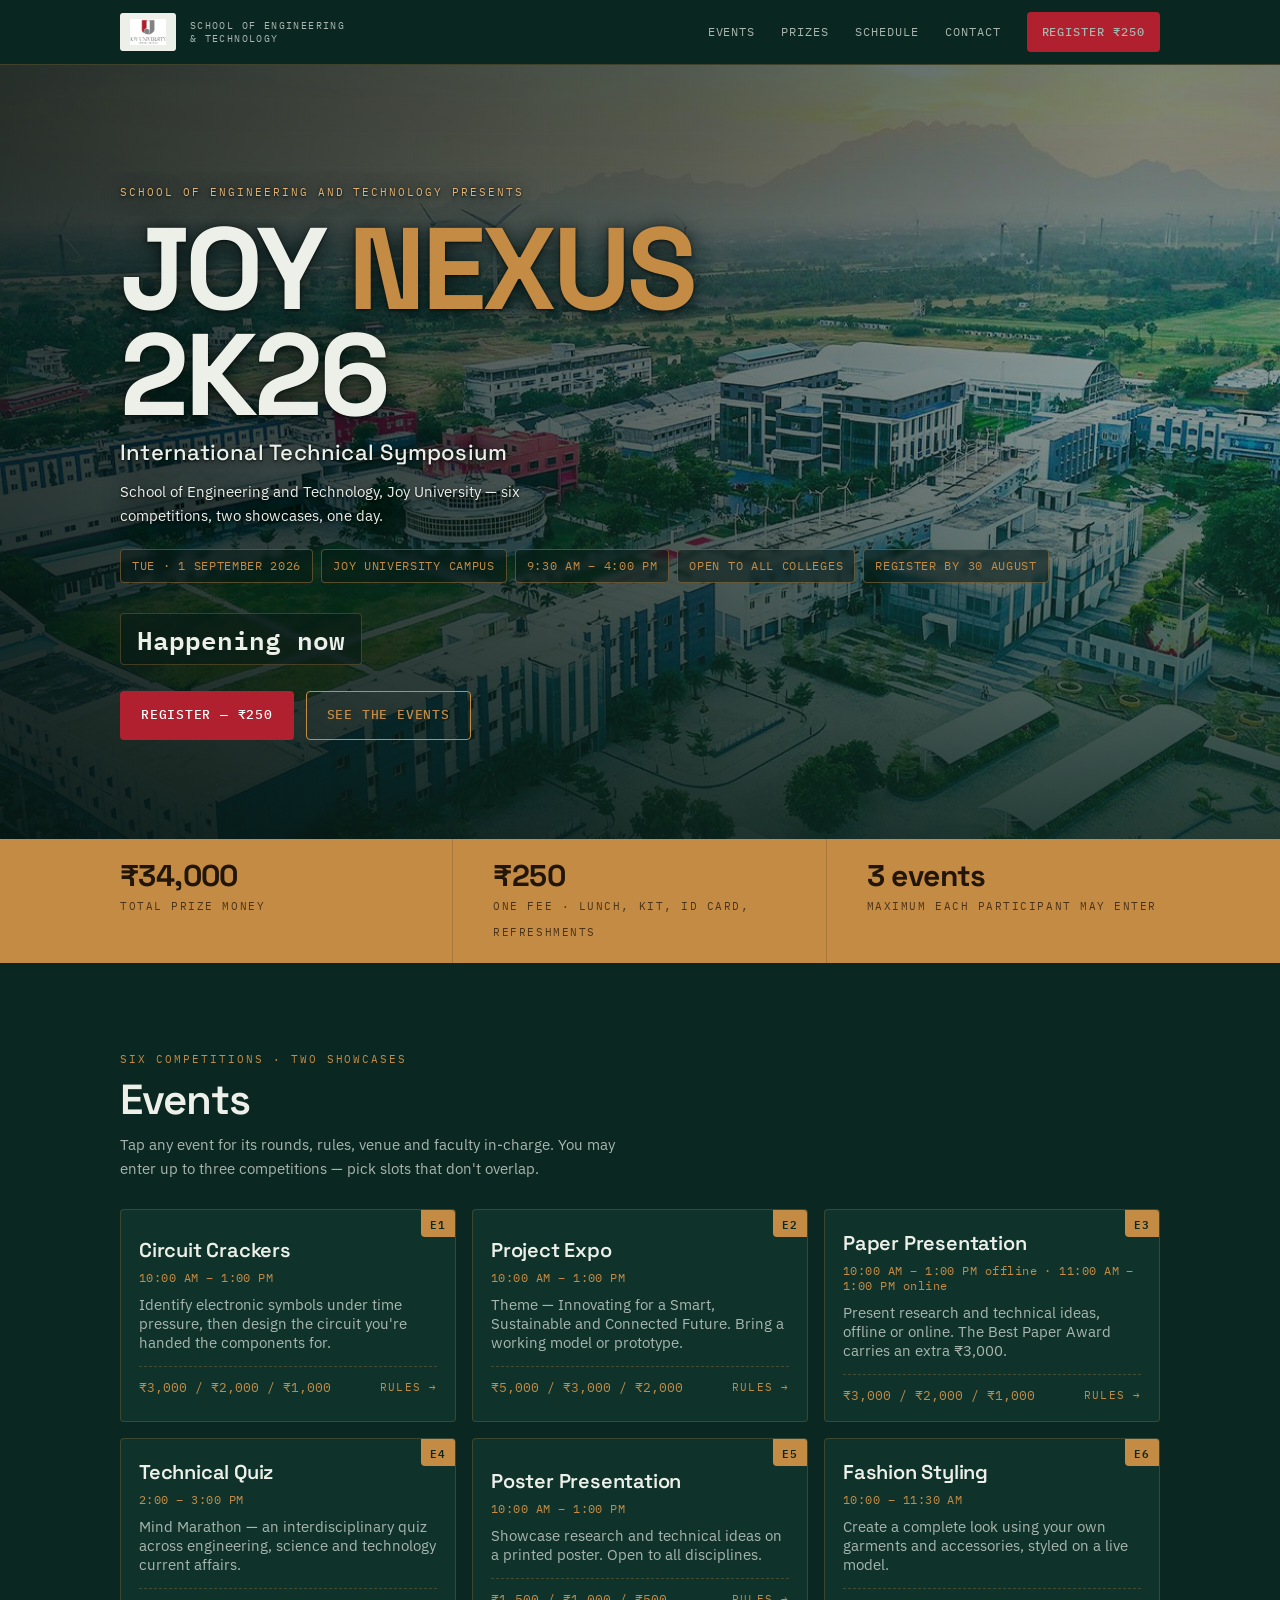
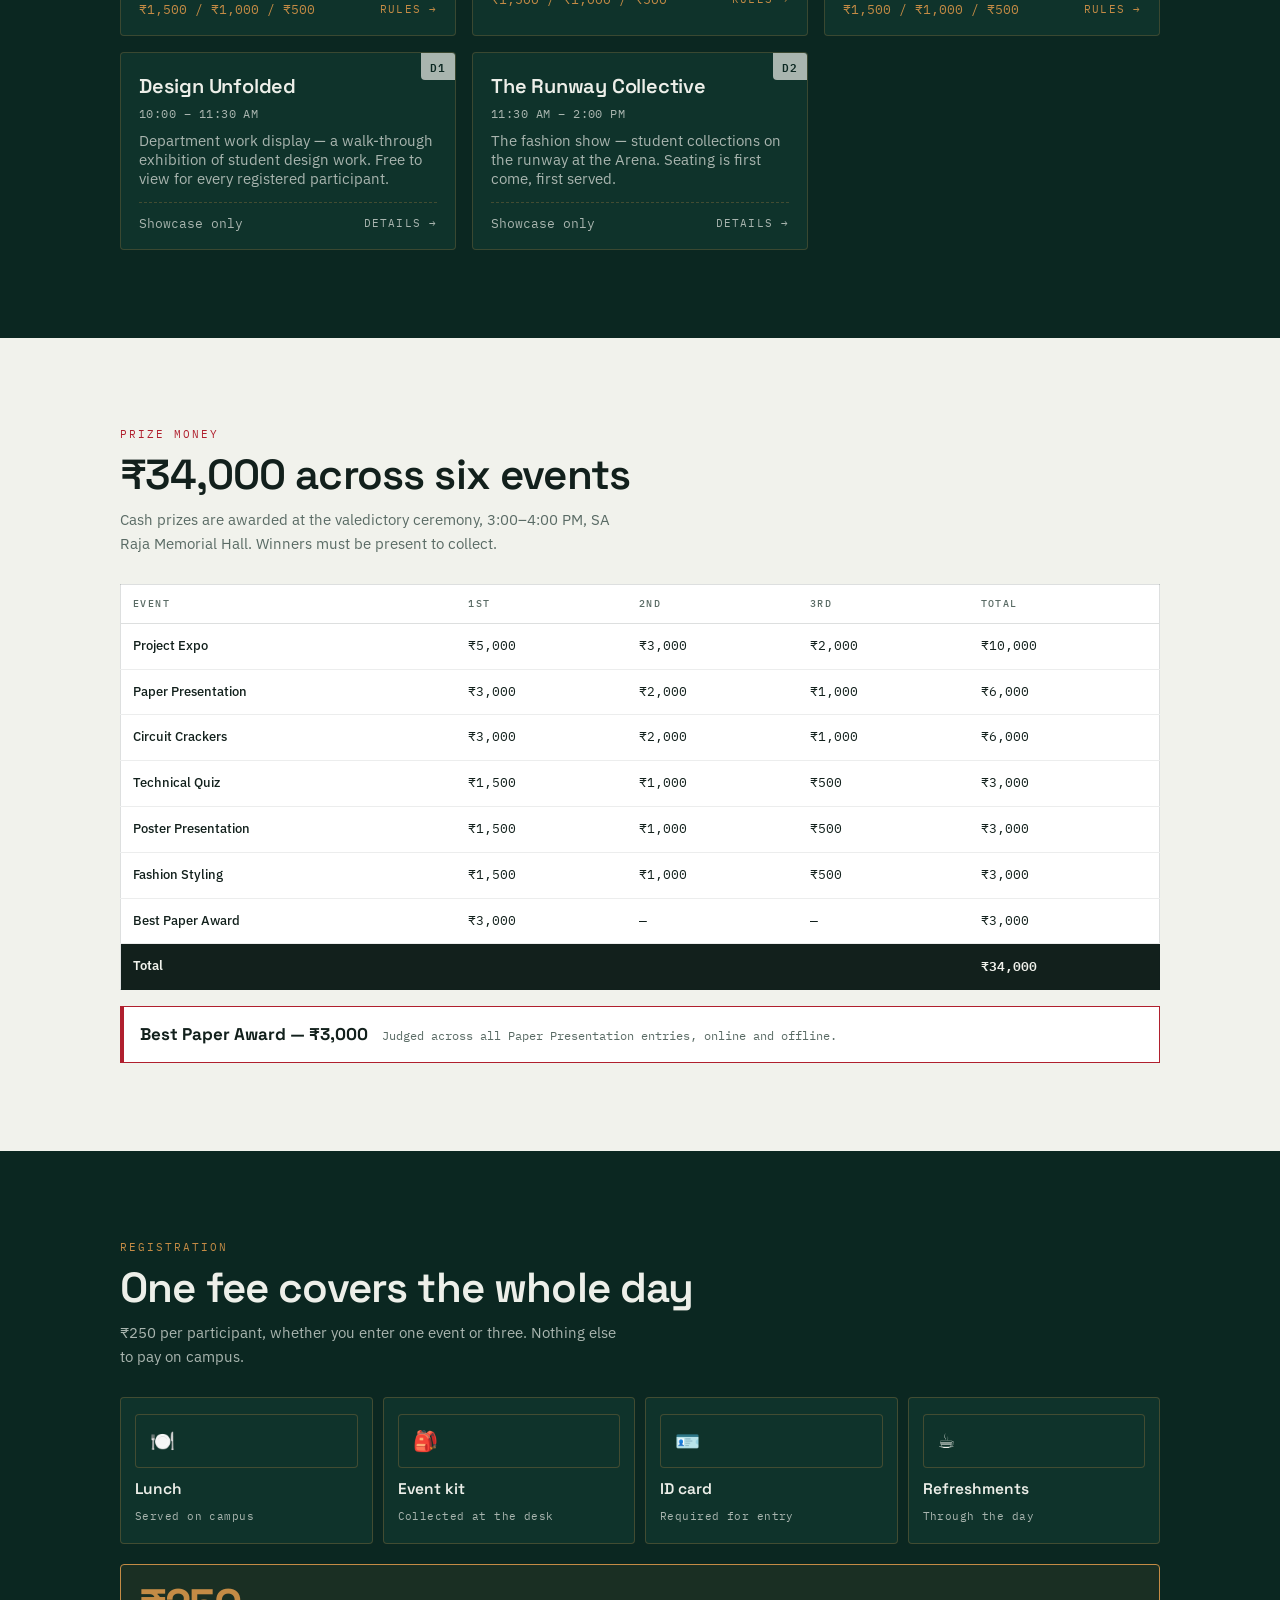
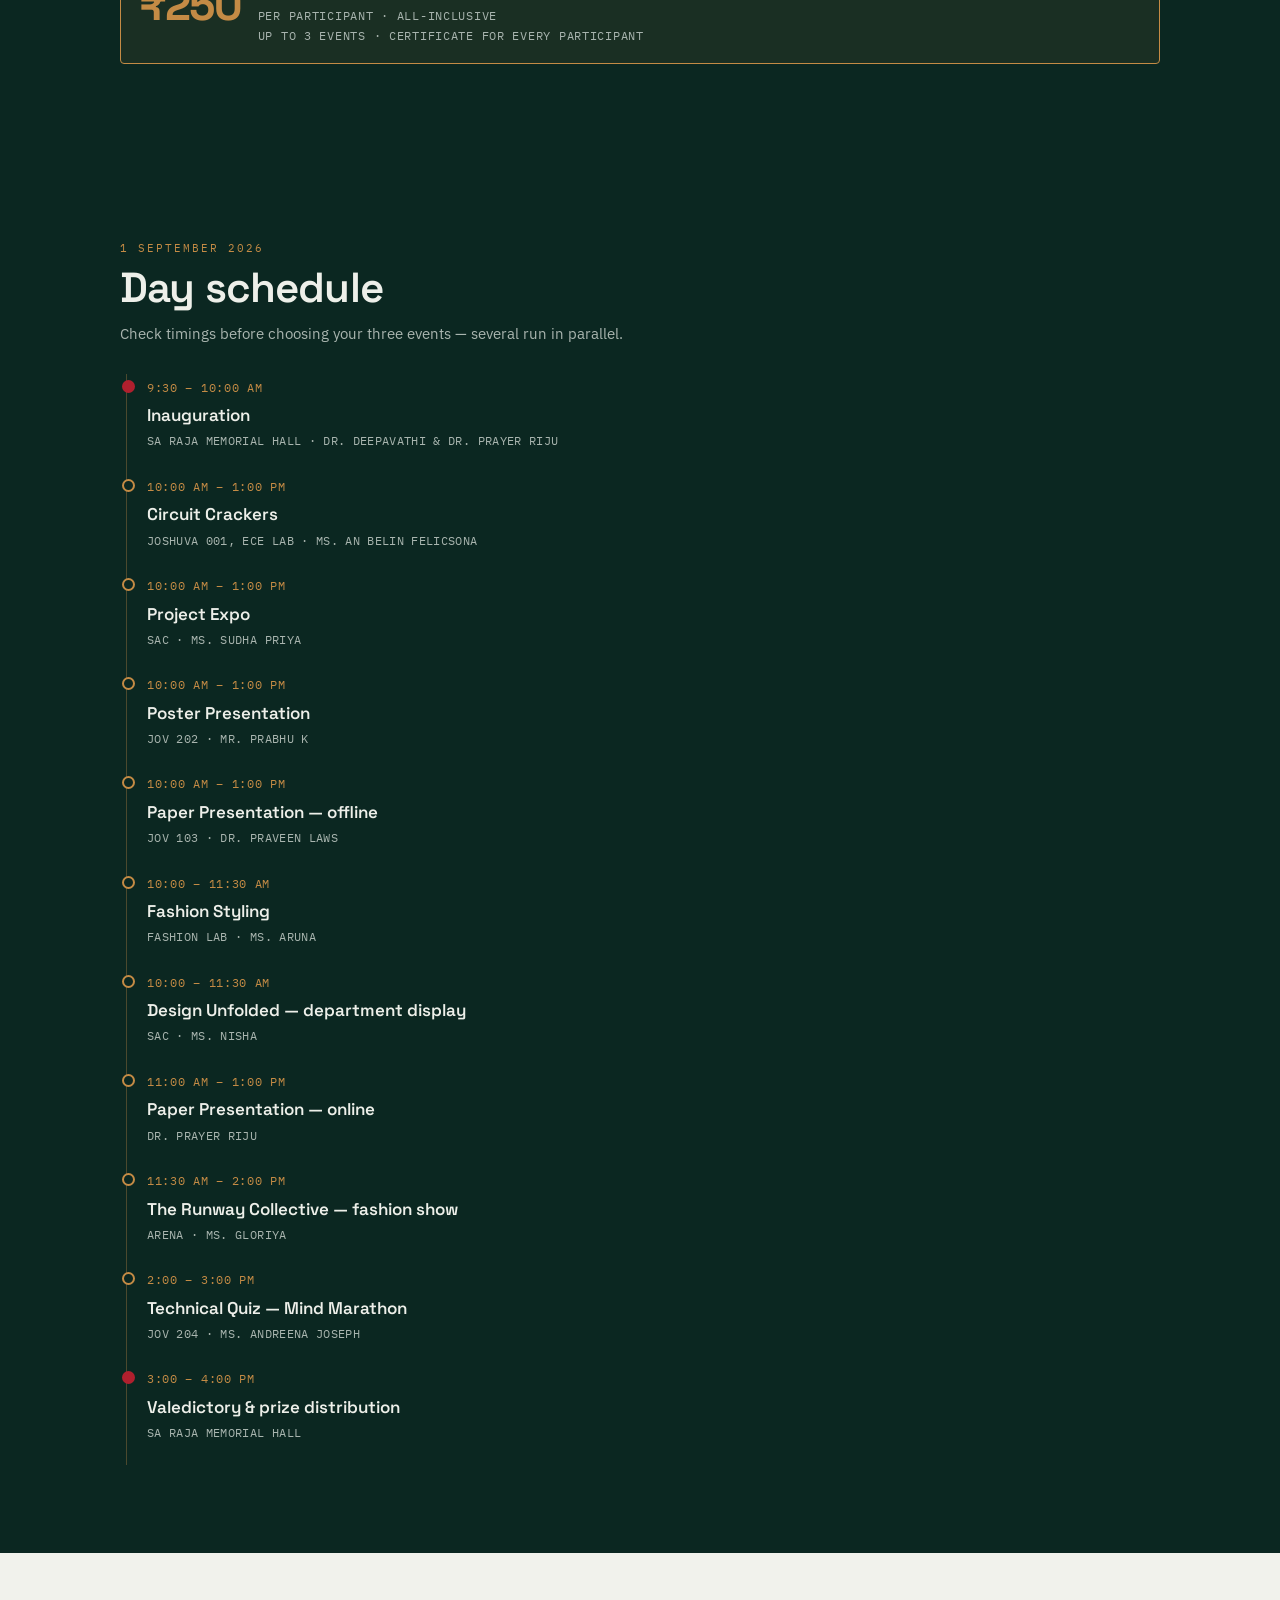
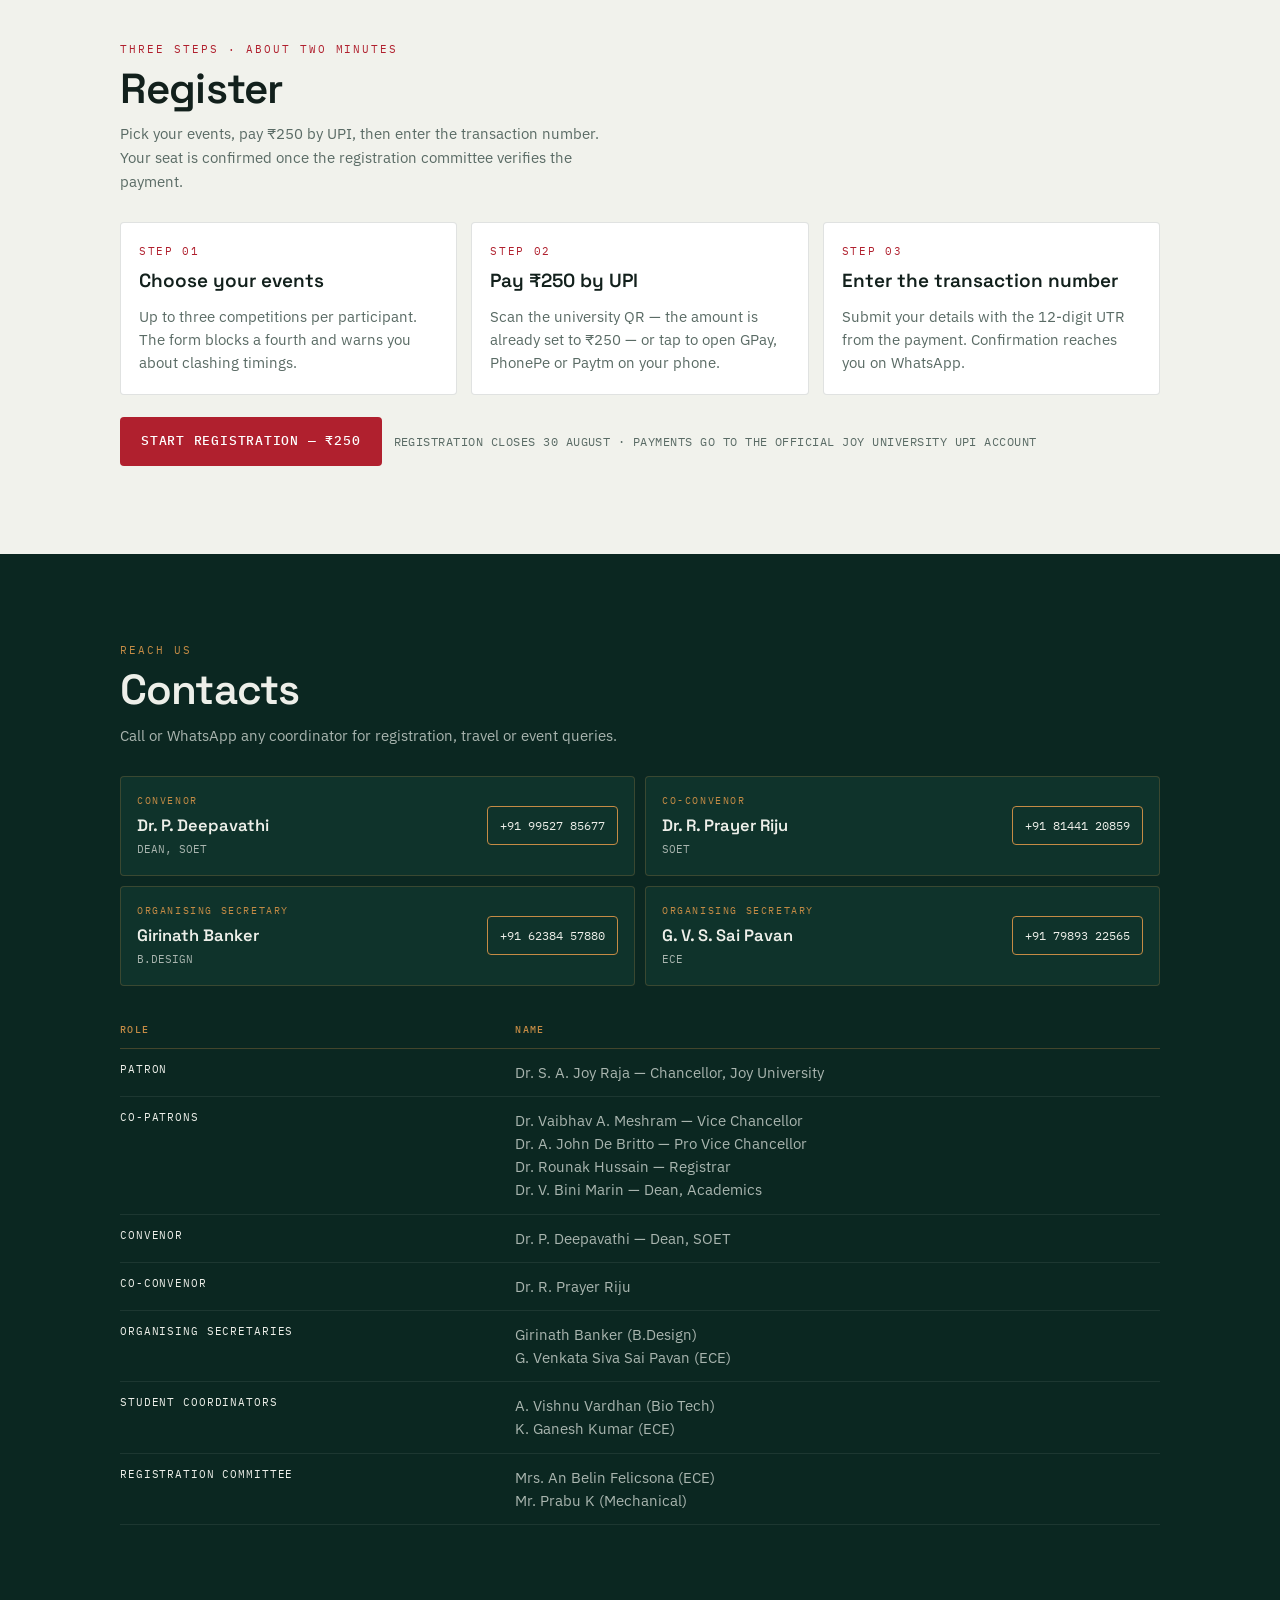
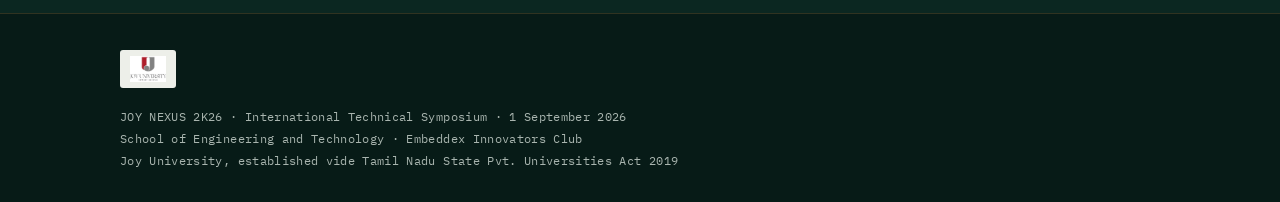
==== commit 46987557: "Add files via upload" ====
--- a/index.html
+++ b/index.html
@@ -212,10 +212,6 @@
 .sheet ol,.sheet ul{padding-left:20px;color:var(--silk-dim);font-size:14.5px}
 .sheet li{margin-bottom:7px}
 .sheet li b{color:var(--silk);font-weight:600}
-.draftnote{
-  font-family:var(--f-mono);font-size:11px;color:var(--copper);background:rgba(196,139,69,.1);
-  border-left:2px solid var(--copper);padding:9px 11px;margin-top:18px;line-height:1.5;
-}
 
 /* ============ PRIZE TABLE ============ */
 .prizes{background:var(--paper);color:var(--ink)}
@@ -399,7 +395,7 @@
   <div class="wrap hero-inner">
     <div class="eyebrow">School of Engineering and Technology presents</div>
     <h1>JOY <span class="nexus">NEXUS</span><br>2K26</h1>
-    <div class="tag">National Technical &amp; Cultural Symposium</div>
+    <div class="tag">International Technical Symposium</div>
     <p class="host">School of Engineering and Technology, Joy University — six competitions, two showcases, one day.</p>
 
     <div class="chips">
@@ -671,7 +667,7 @@
   <div class="wrap f">
     <div class="plaque"><img src="[data-uri]" alt="Joy University"></div>
     <p>
-      JOY NEXUS 2K26 · National Technical &amp; Cultural Symposium · 1 September 2026<br>
+      JOY NEXUS 2K26 · International Technical Symposium · 1 September 2026<br>
       School of Engineering and Technology · Embeddex Innovators Club<br>
       Joy University, established vide Tamil Nadu State Pvt. Universities Act 2019
     </p>
@@ -728,7 +724,7 @@
     "Projects previously awarded at another symposium are not eligible.",
     "Judging covers innovation, technical depth, feasibility, presentation and social relevance."
   ],
-  draft:true
+  draft:false
 },
 {
   id:"E3", name:"Paper Presentation", cls:"",
@@ -746,7 +742,7 @@
     "Plagiarised work is disqualified without appeal.",
     "Online presenters must join the meeting link 15 minutes early with a stable connection."
   ],
-  draft:true
+  draft:false
 },
 {
   id:"E4", name:"Technical Quiz", cls:"",
@@ -765,7 +761,7 @@
     "Ties are broken by a sudden-death question.",
     "Teams arriving after the prelims begin are not admitted."
   ],
-  draft:true
+  draft:false
 },
 {
   id:"E5", name:"Poster Presentation", cls:"",
@@ -783,7 +779,7 @@
     "Content copied from published work without citation is disqualified.",
     "Judging covers clarity, originality, visual design and the author's explanation."
   ],
-  draft:true
+  draft:false
 },
 {
   id:"E6", name:"Fashion Styling", cls:"",
@@ -801,7 +797,7 @@
     "Sharp implements, aerosols and open flame are not permitted.",
     "Judging covers concept, coordination, finish and how you explain the look."
   ],
-  draft:true
+  draft:false
 },
 {
   id:"D1", name:"Design Unfolded", cls:"display-only",
@@ -814,7 +810,7 @@
     "Please do not handle exhibits without asking the department representative.",
     "Photography is allowed unless a stall indicates otherwise."
   ],
-  draft:true
+  draft:false
 },
 {
   id:"D2", name:"The Runway Collective", cls:"display-only",
@@ -827,7 +823,7 @@
     "Be seated 10 minutes before the show begins.",
     "Keep the runway and side aisles clear at all times."
   ],
-  draft:true
+  draft:false
 }
 ];
 
@@ -870,14 +866,14 @@
     <ol>${e.rounds.map(r=>`<li>${r}</li>`).join('')}</ol>
     <h4>Rules</h4>
     <ul>${e.rules.map(r=>`<li>${r}</li>`).join('')}</ul>
+    ${e.cls?'':`
     <h4>Applies to every event</h4>
     <ul>
       <li>Report at the venue 10 minutes before the start time.</li>
-      <li>Carry your college ID and the JOY NEXUS ID card issued at the registration desk.</li>
+      <li>Carry your college ID while attending the event.</li>
       <li>Each participant may enter a maximum of three competitions.</li>
       <li>The decision of the judges is final.</li>
-    </ul>
-    ${e.draft?'<div class="draftnote">DRAFT RULES — awaiting confirmation from the event in-charge. Send corrections to the co-convenor before publishing.</div>':''}
+    </ul>`}
   `;
   modal.classList.add('open');
   document.body.style.overflow='hidden';
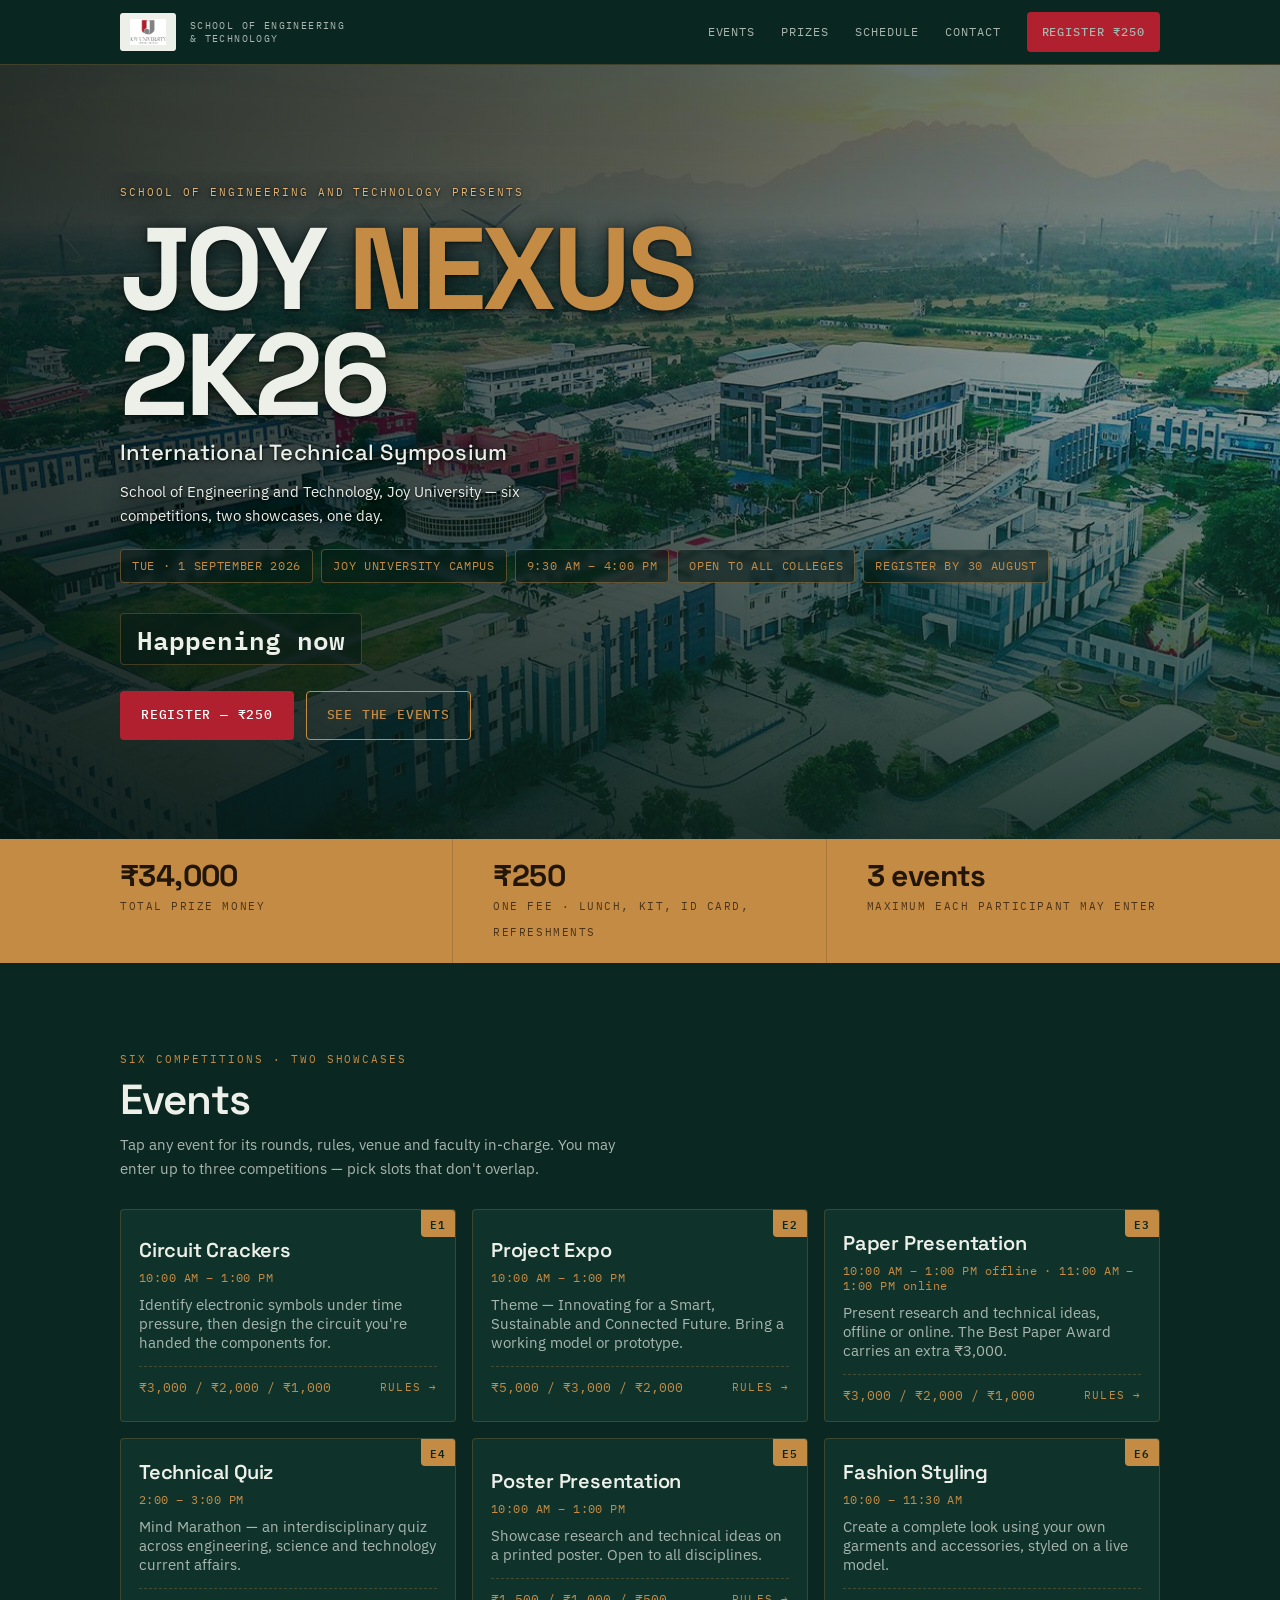
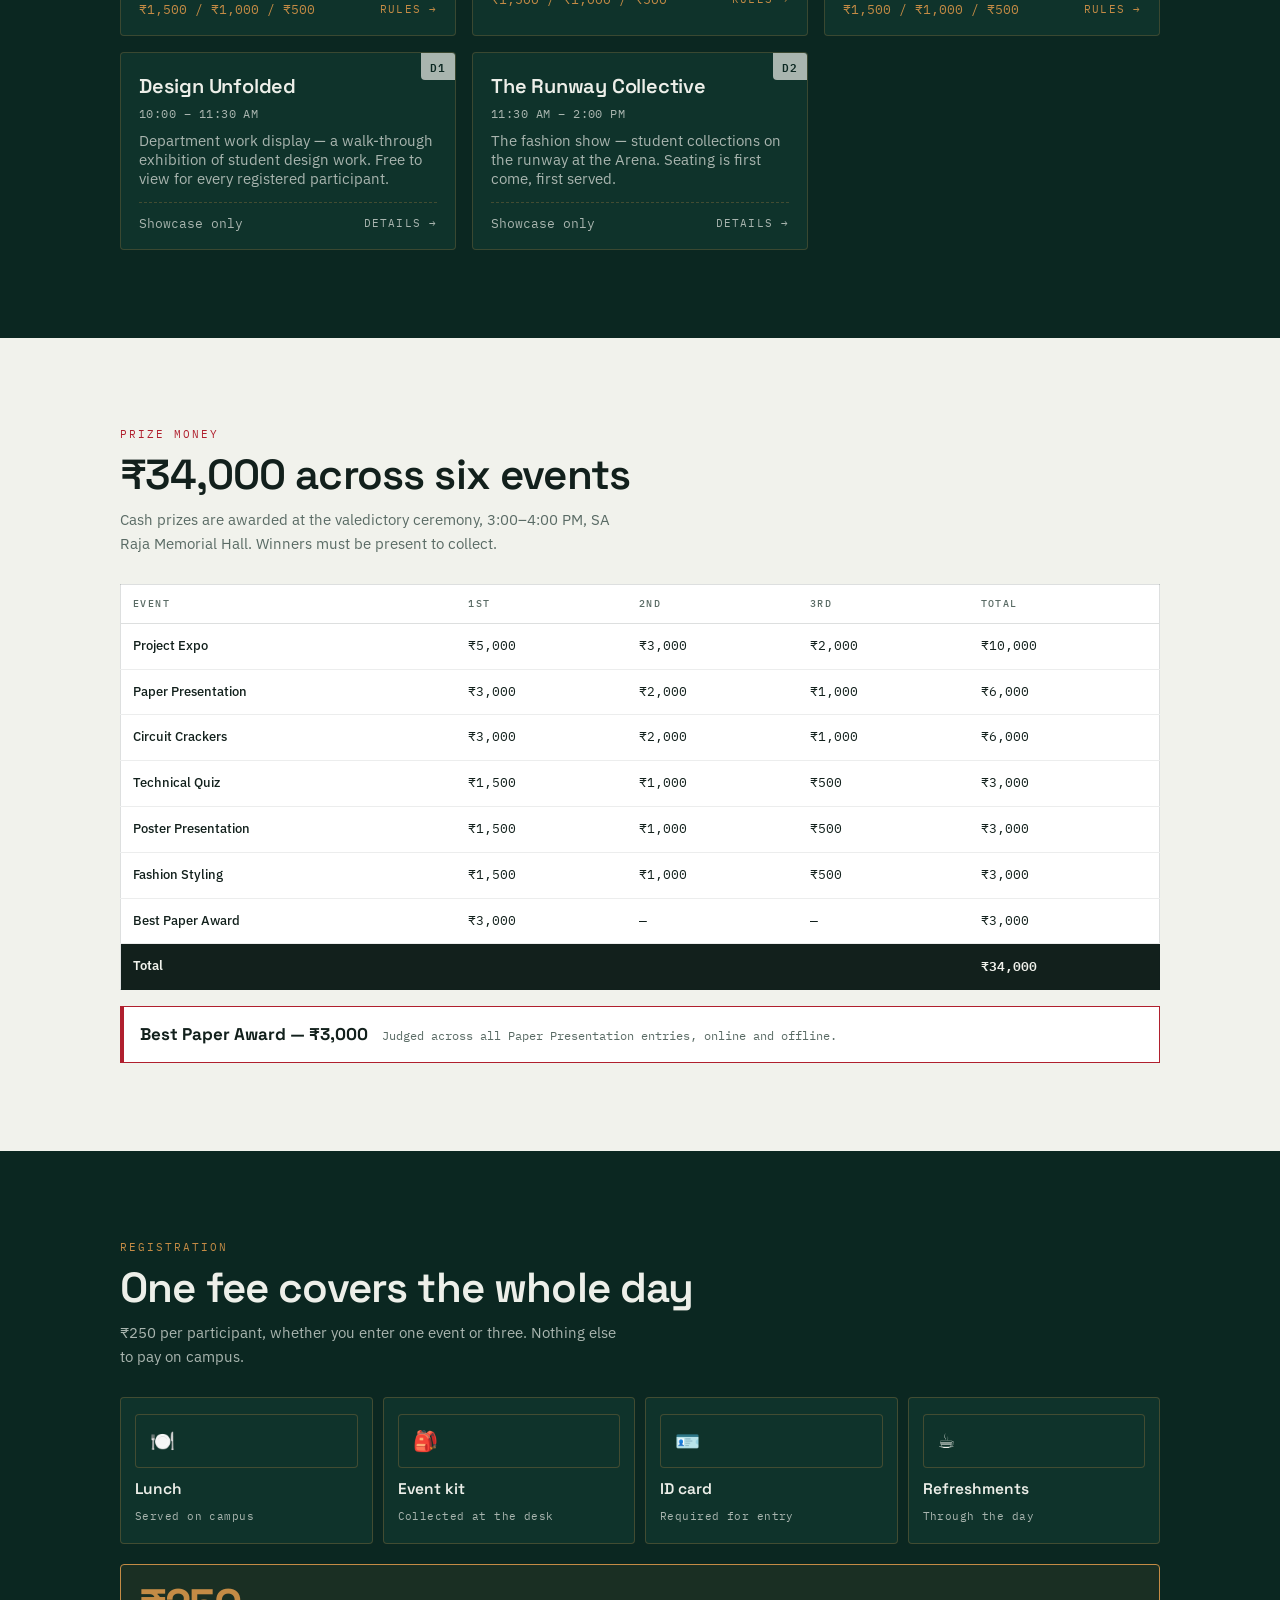
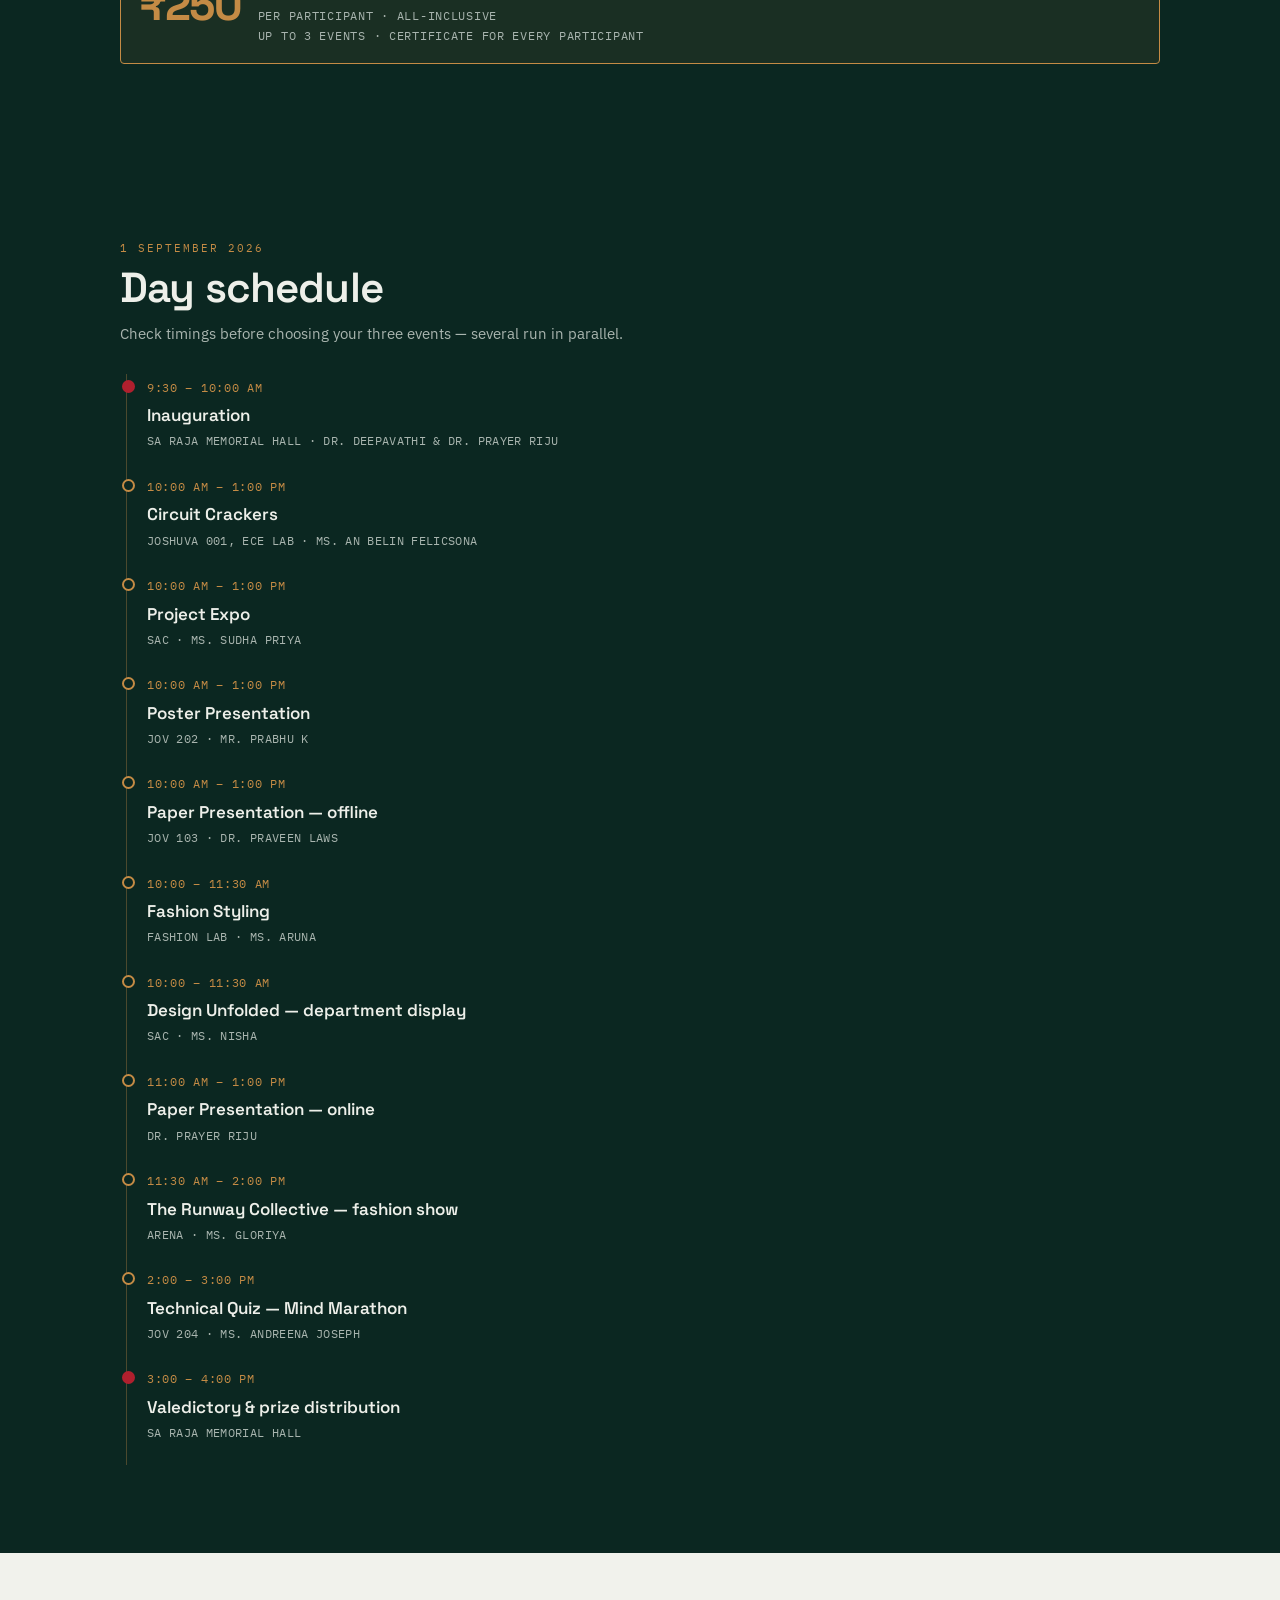
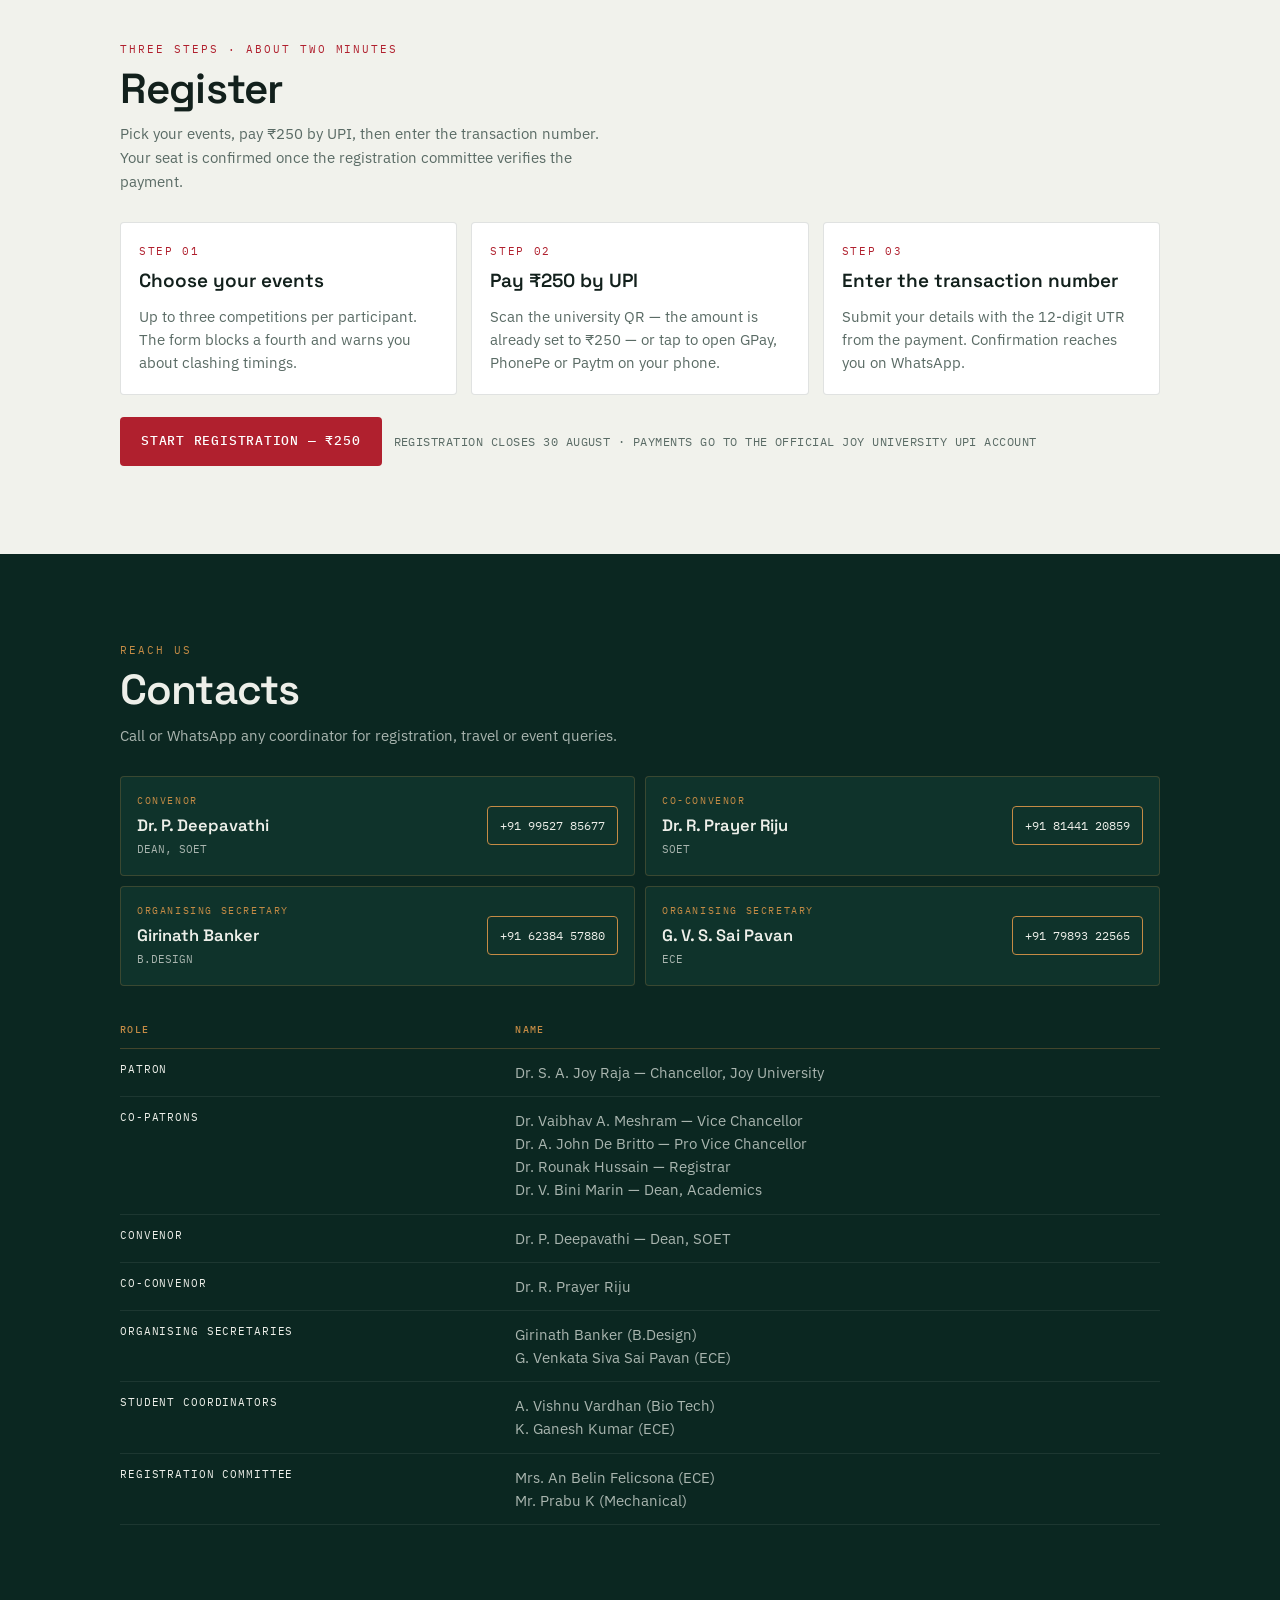
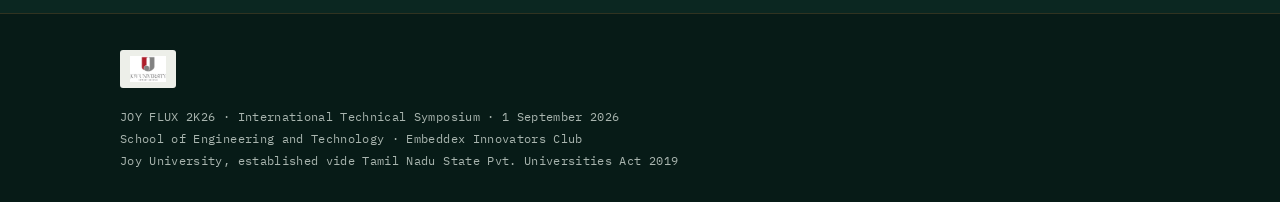
==== commit cfaf50d6: "Update index.html" ====
--- a/index.html
+++ b/index.html
@@ -3,14 +3,14 @@
 <head>
 <meta charset="UTF-8">
 <meta name="viewport" content="width=device-width, initial-scale=1.0">
-<title>JOY NEXUS 2K26 — International Technical Symposium | Joy University</title>
-<meta name="description" content="JOY NEXUS 2K26, the International Technical Symposium of the School of Engineering and Technology, Joy University. September 1, 2026. Six events, prizes worth Rs 34,000, registration Rs 250 including lunch, event kit, ID card and refreshments.">
+<title>JOY FLUX 2K26 — International Technical Symposium | Joy University</title>
+<meta name="description" content="JOY FLUX 2K26, the International Technical Symposium of the School of Engineering and Technology, Joy University. September 1, 2026. Six events, prizes worth Rs 34,000, registration Rs 250 including lunch, event kit, ID card and refreshments.">
 <link rel="preconnect" href="https://fonts.googleapis.com">
 <link rel="preconnect" href="https://fonts.gstatic.com" crossorigin>
 <link href="https://fonts.googleapis.com/css2?family=Space+Grotesk:wght@400;500;600;700&family=IBM+Plex+Mono:wght@400;500;600&family=IBM+Plex+Sans:wght@400;500;600&display=swap" rel="stylesheet">
 <style>
 /* ============================================================
-   JOY NEXUS 2K26 — design tokens
+   JOY FLUX 2K26 — design tokens
    Board green solder mask, copper traces, silkscreen white,
    Joy University crimson as the single action colour.
    ============================================================ */
@@ -667,7 +667,7 @@
   <div class="wrap f">
     <div class="plaque"><img src="[data-uri]" alt="Joy University"></div>
     <p>
-      JOY NEXUS 2K26 · International Technical Symposium · 1 September 2026<br>
+      JOY FLUX 2K26 · International Technical Symposium · 1 September 2026<br>
       School of Engineering and Technology · Embeddex Innovators Club<br>
       Joy University, established vide Tamil Nadu State Pvt. Universities Act 2019
     </p>
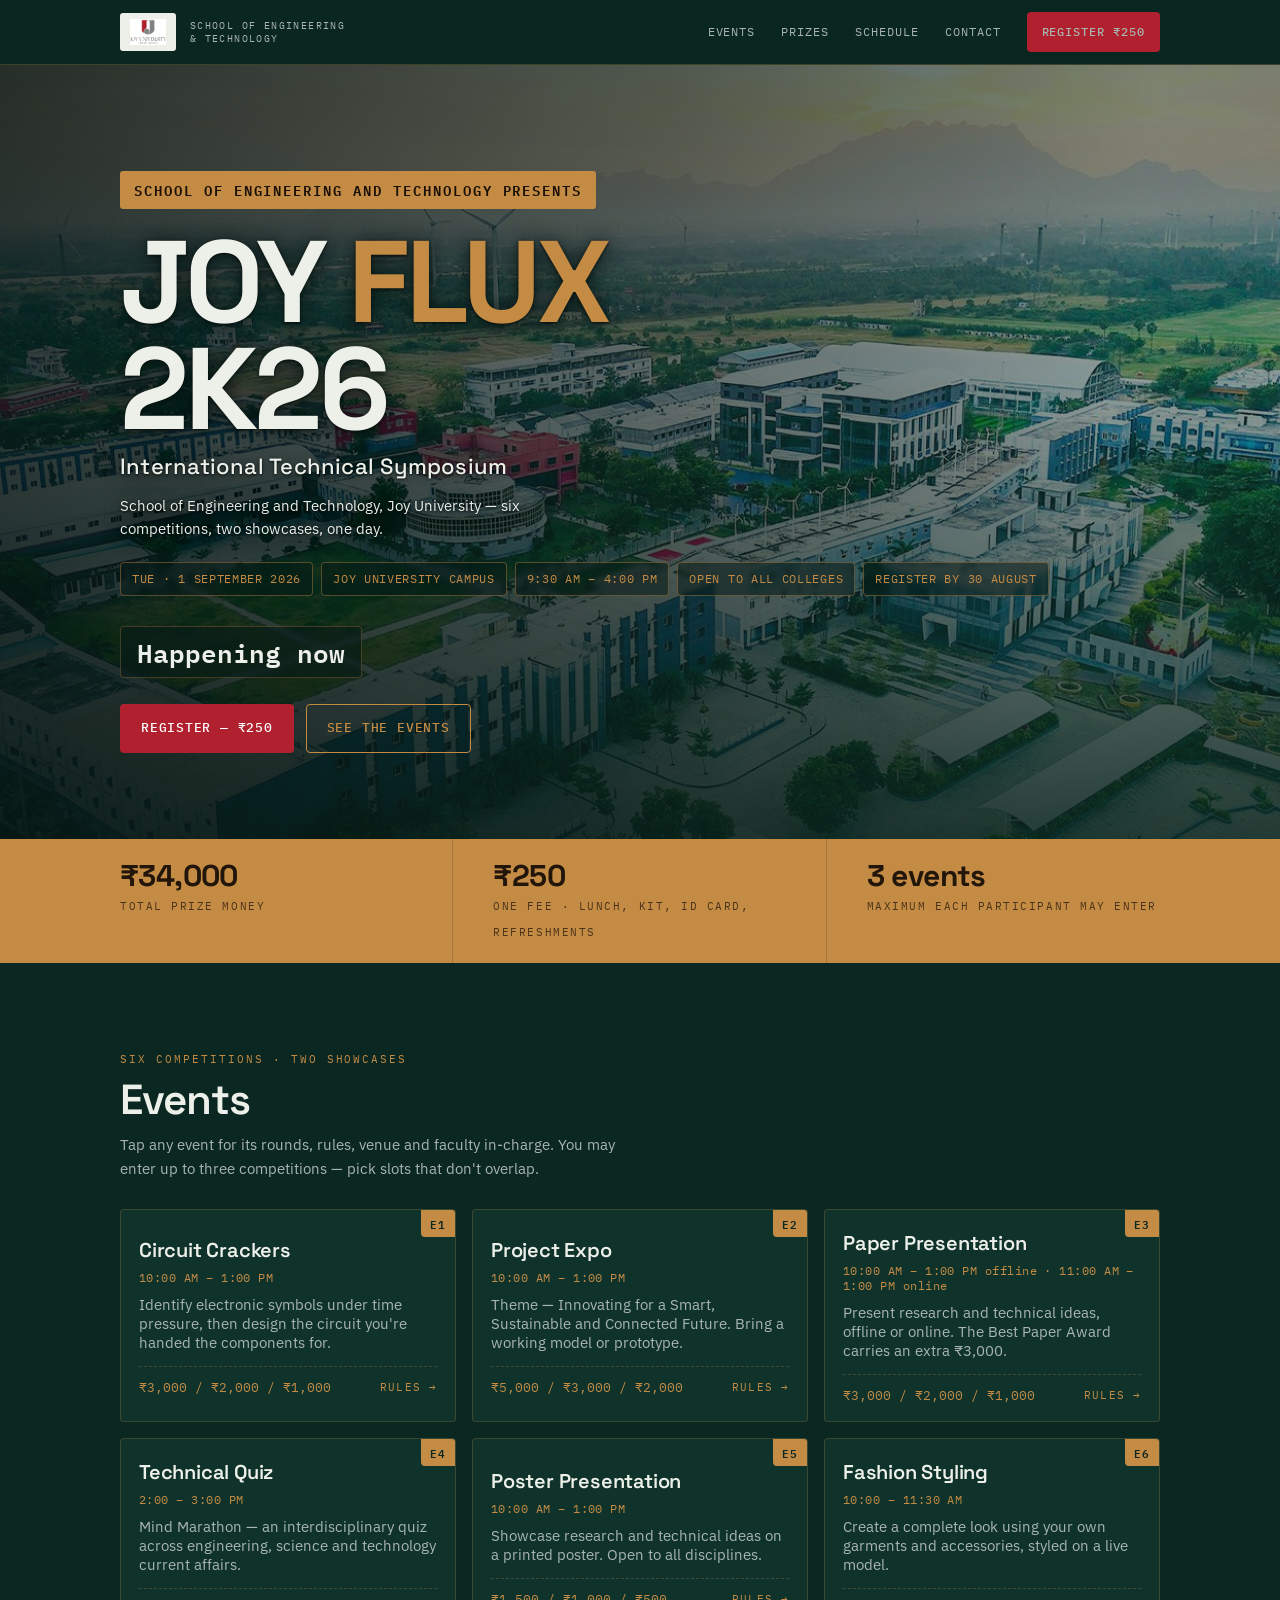
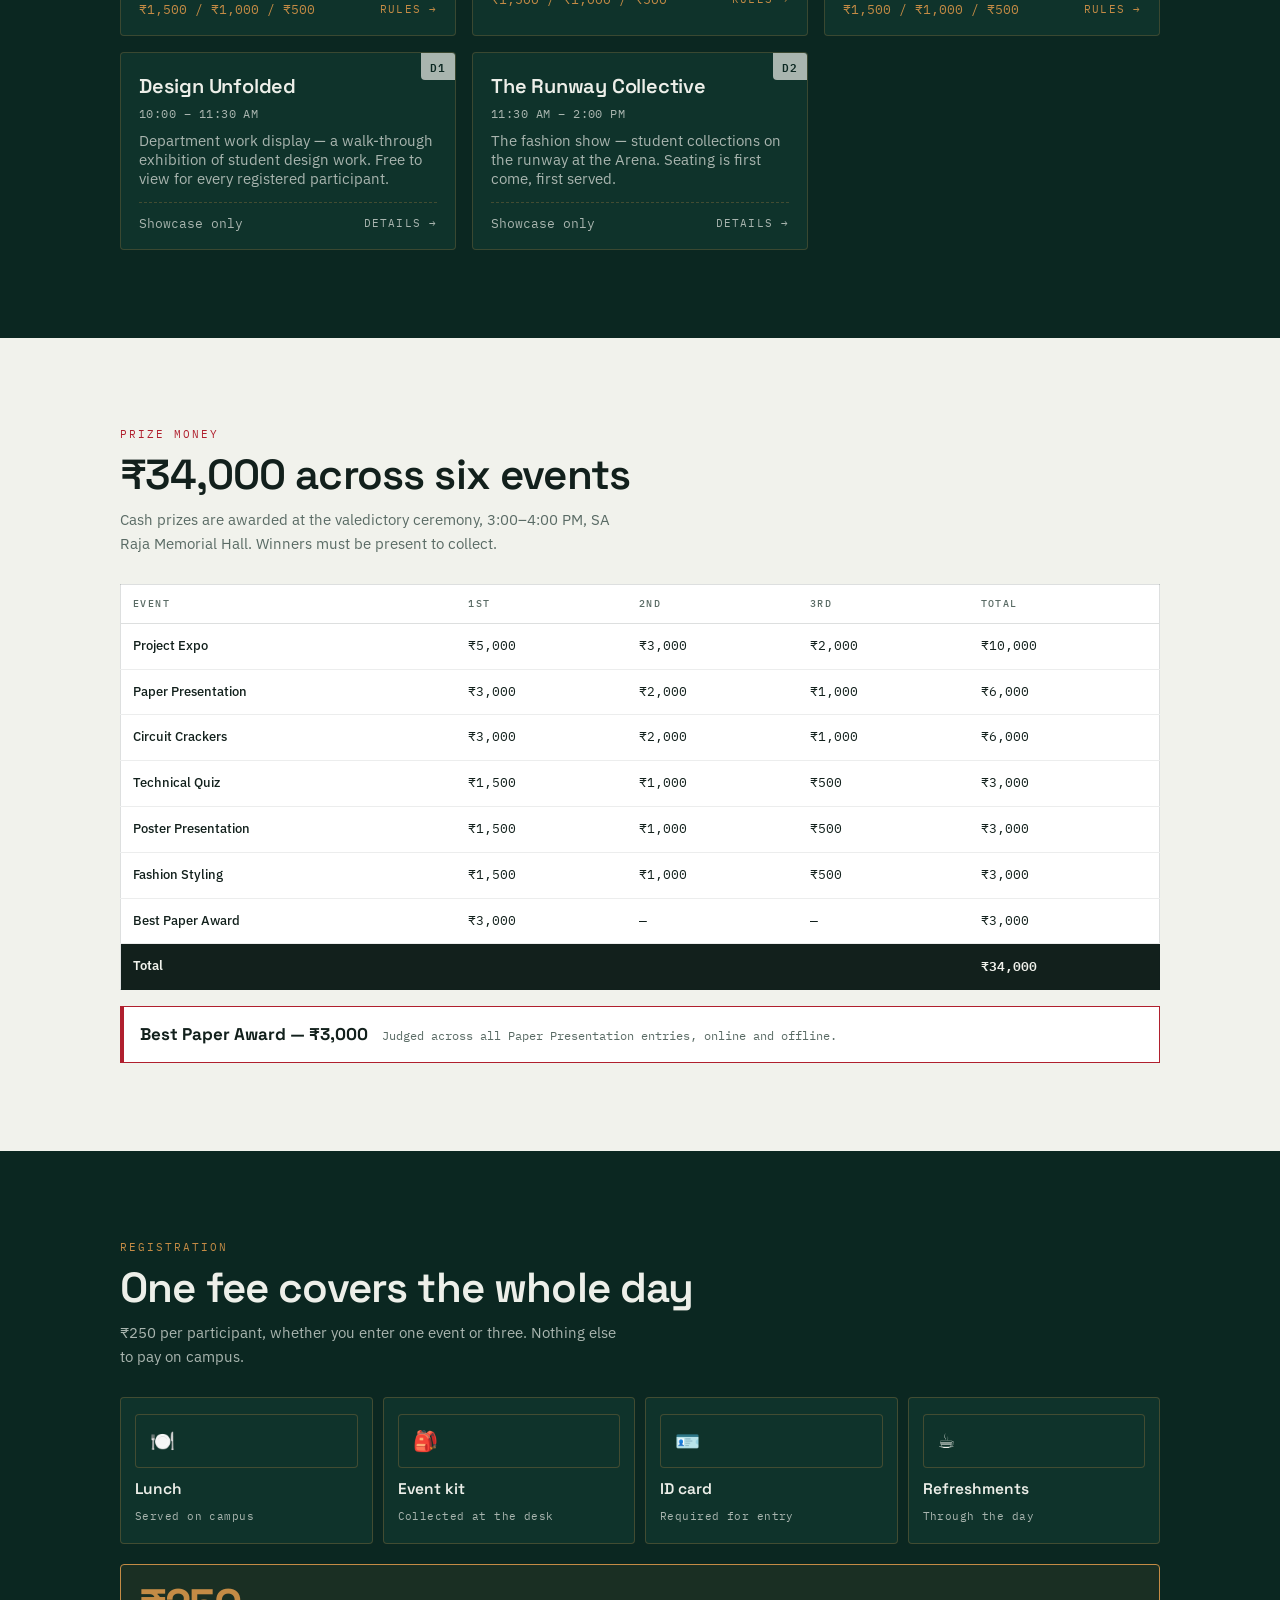
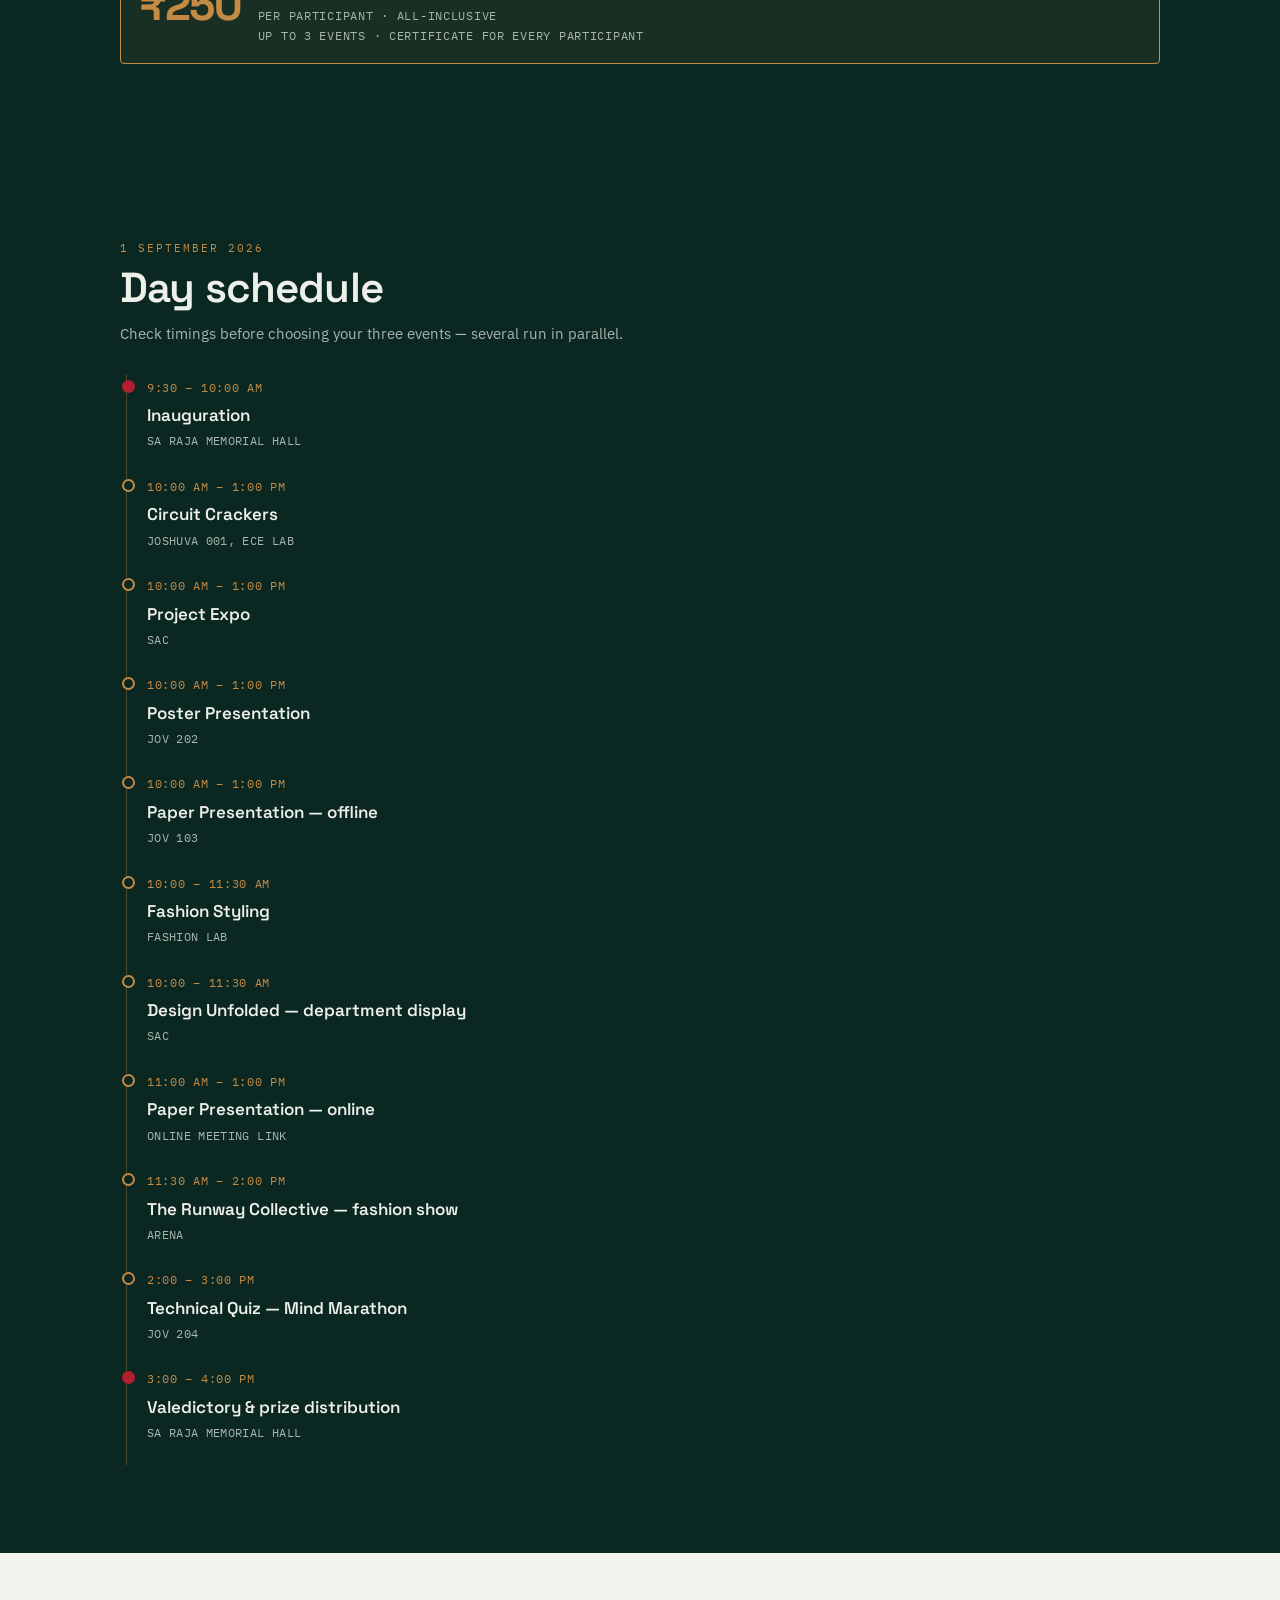
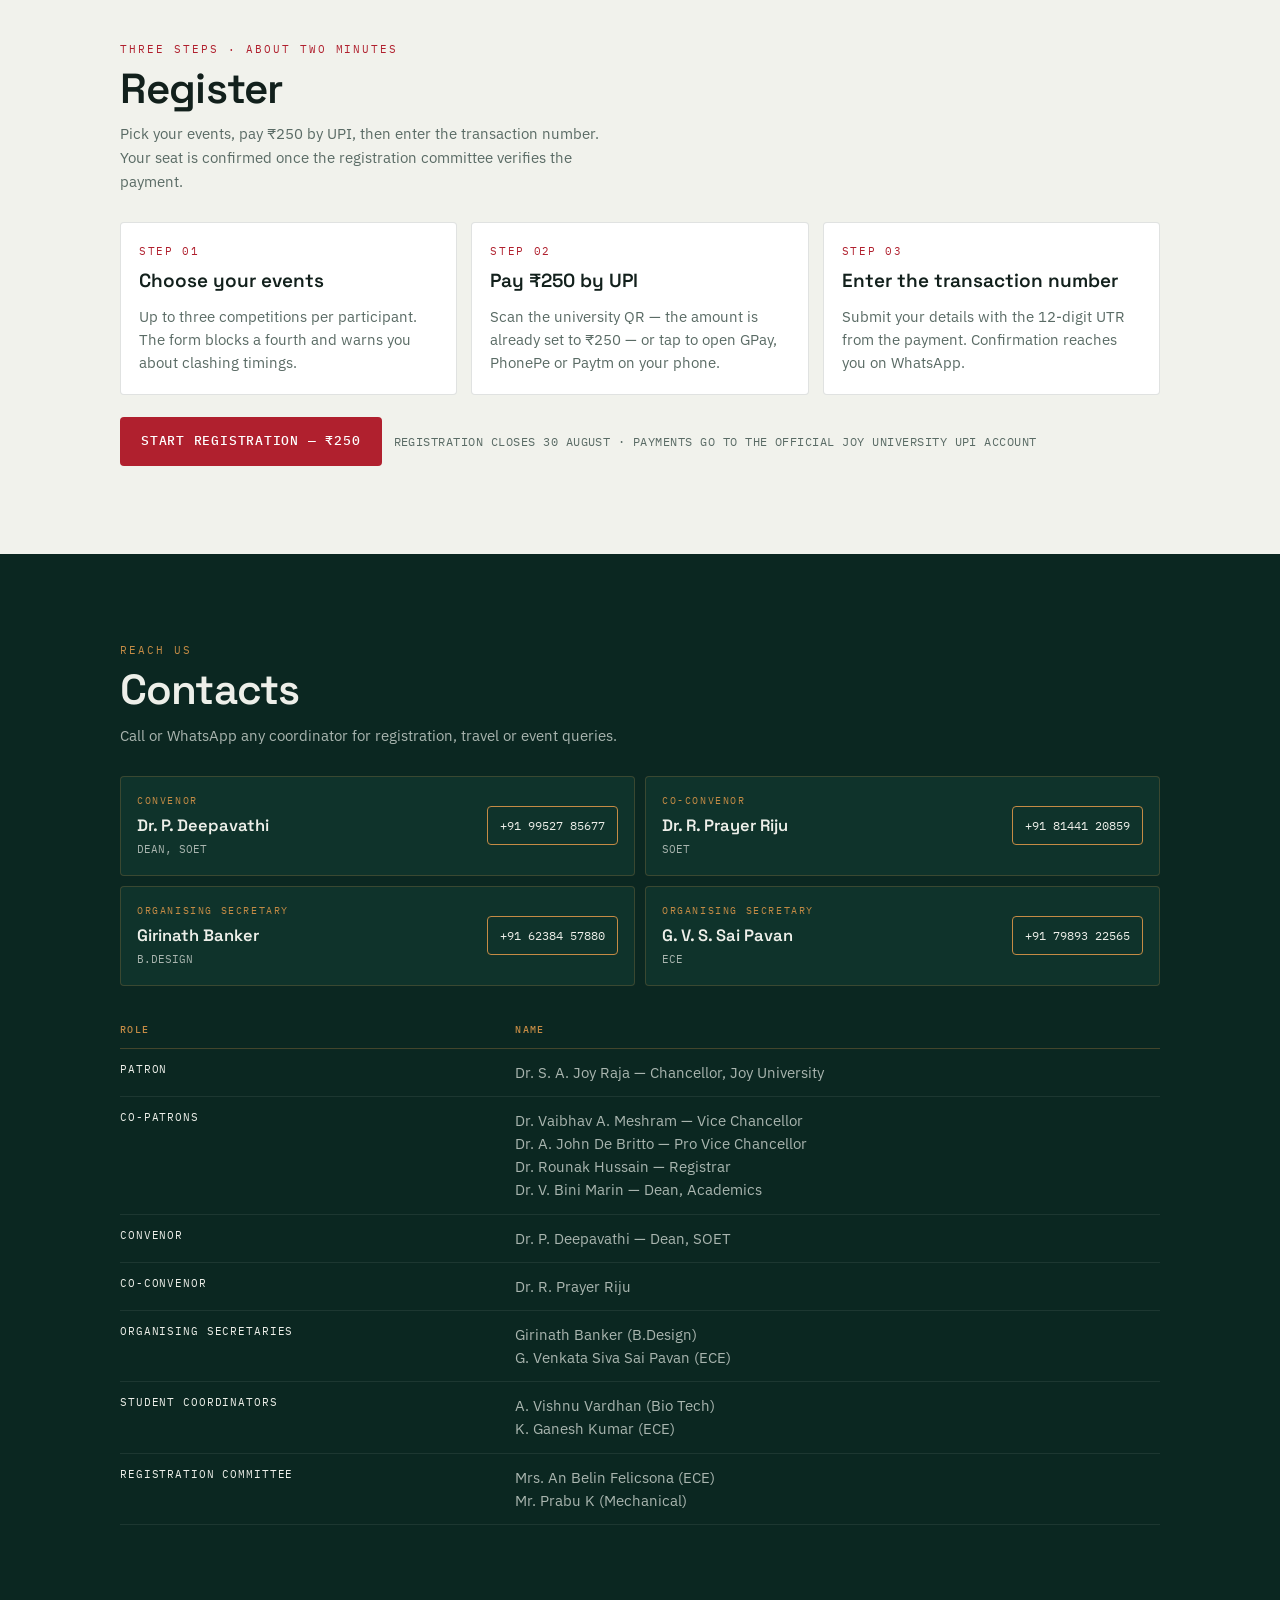
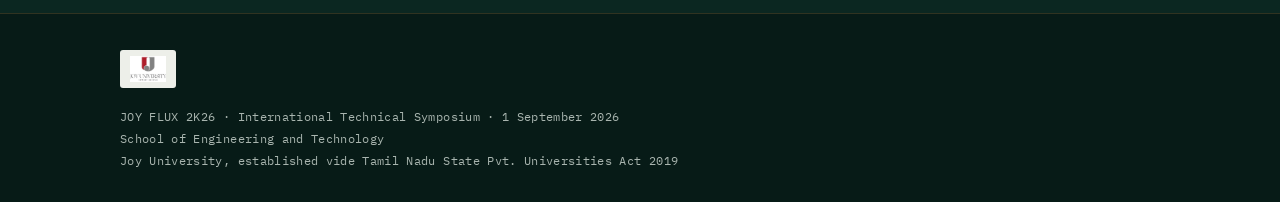
==== commit abf90c6d: "Add files via upload" ====
--- a/index.html
+++ b/index.html
@@ -109,7 +109,11 @@
 .hero .veil::after{content:"";position:absolute;inset:0;
   background:linear-gradient(100deg,rgba(4,14,12,.72) 0%,rgba(4,14,12,.40) 48%,rgba(4,14,12,.08) 82%)}
 .hero-inner{text-shadow:0 2px 20px rgba(4,14,12,.9),0 1px 3px rgba(4,14,12,.95)}
-.hero-inner .eyebrow{color:#E3B274}
+.hero-inner .eyebrow{
+  display:inline-block;background:var(--copper);color:#1A1005;
+  font-size:clamp(11.5px,2.6vw,14px);font-weight:600;letter-spacing:.14em;
+  padding:8px 14px;border-radius:3px;text-shadow:none;margin-bottom:6px;
+}
 .hero-inner .chip{background:rgba(7,27,23,.55);backdrop-filter:blur(2px);text-shadow:none}
 .hero-inner .count .u{background:rgba(7,27,23,.62);backdrop-filter:blur(2px);text-shadow:none}
 .hero-inner .btn{text-shadow:none}
@@ -394,7 +398,7 @@
   <div class="hero-grid"></div>
   <div class="wrap hero-inner">
     <div class="eyebrow">School of Engineering and Technology presents</div>
-    <h1>JOY <span class="nexus">NEXUS</span><br>2K26</h1>
+    <h1>JOY <span class="nexus">FLUX</span><br>2K26</h1>
     <div class="tag">International Technical Symposium</div>
     <p class="host">School of Engineering and Technology, Joy University — six competitions, two showcases, one day.</p>
 
@@ -512,52 +516,53 @@
       <div class="row key">
         <time>9:30 – 10:00 AM</time>
         <h4>Inauguration</h4>
-        <p>SA RAJA MEMORIAL HALL · DR. DEEPAVATHI &amp; DR. PRAYER RIJU</p>
+        <p>SA RAJA MEMORIAL HALL</p>
       </div>
       <div class="row">
         <time>10:00 AM – 1:00 PM</time>
         <h4>Circuit Crackers</h4>
-        <p>JOSHUVA 001, ECE LAB · MS. AN BELIN FELICSONA</p>
+        <p>JOSHUVA 001, ECE LAB</p>
       </div>
       <div class="row">
         <time>10:00 AM – 1:00 PM</time>
         <h4>Project Expo</h4>
-        <p>SAC · MS. SUDHA PRIYA</p>
+        <p>SAC</p>
       </div>
       <div class="row">
         <time>10:00 AM – 1:00 PM</time>
         <h4>Poster Presentation</h4>
-        <p>JOV 202 · MR. PRABHU K</p>
+        <p>JOV 202</p>
       </div>
       <div class="row">
         <time>10:00 AM – 1:00 PM</time>
         <h4>Paper Presentation — offline</h4>
-        <p>JOV 103 · DR. PRAVEEN LAWS</p>
+        <p>JOV 103</p>
       </div>
       <div class="row">
         <time>10:00 – 11:30 AM</time>
         <h4>Fashion Styling</h4>
-        <p>FASHION LAB · MS. ARUNA</p>
+        <p>FASHION LAB</p>
       </div>
       <div class="row">
         <time>10:00 – 11:30 AM</time>
         <h4>Design Unfolded — department display</h4>
-        <p>SAC · MS. NISHA</p>
+        <p>SAC</p>
       </div>
       <div class="row">
         <time>11:00 AM – 1:00 PM</time>
         <h4>Paper Presentation — online</h4>
-        <p>DR. PRAYER RIJU</p>
+        <p>ONLINE MEETING LINK</p>
+        
       </div>
       <div class="row">
         <time>11:30 AM – 2:00 PM</time>
         <h4>The Runway Collective — fashion show</h4>
-        <p>ARENA · MS. GLORIYA</p>
+        <p>ARENA</p>
       </div>
       <div class="row">
         <time>2:00 – 3:00 PM</time>
         <h4>Technical Quiz — Mind Marathon</h4>
-        <p>JOV 204 · MS. ANDREENA JOSEPH</p>
+        <p>JOV 204</p>
       </div>
       <div class="row key">
         <time>3:00 – 4:00 PM</time>
@@ -668,7 +673,7 @@
     <div class="plaque"><img src="[data-uri]" alt="Joy University"></div>
     <p>
       JOY FLUX 2K26 · International Technical Symposium · 1 September 2026<br>
-      School of Engineering and Technology · Embeddex Innovators Club<br>
+      School of Engineering and Technology<br>
       Joy University, established vide Tamil Nadu State Pvt. Universities Act 2019
     </p>
   </div>
@@ -859,7 +864,6 @@
     <dl class="kv">
       <dt>Time</dt><dd>${e.time}</dd>
       <dt>Venue</dt><dd>${e.venue}</dd>
-      <dt>In-charge</dt><dd>${e.incharge}</dd>
       <dt>Prize</dt><dd>${e.prize}</dd>
     </dl>
     <h4>Structure</h4>
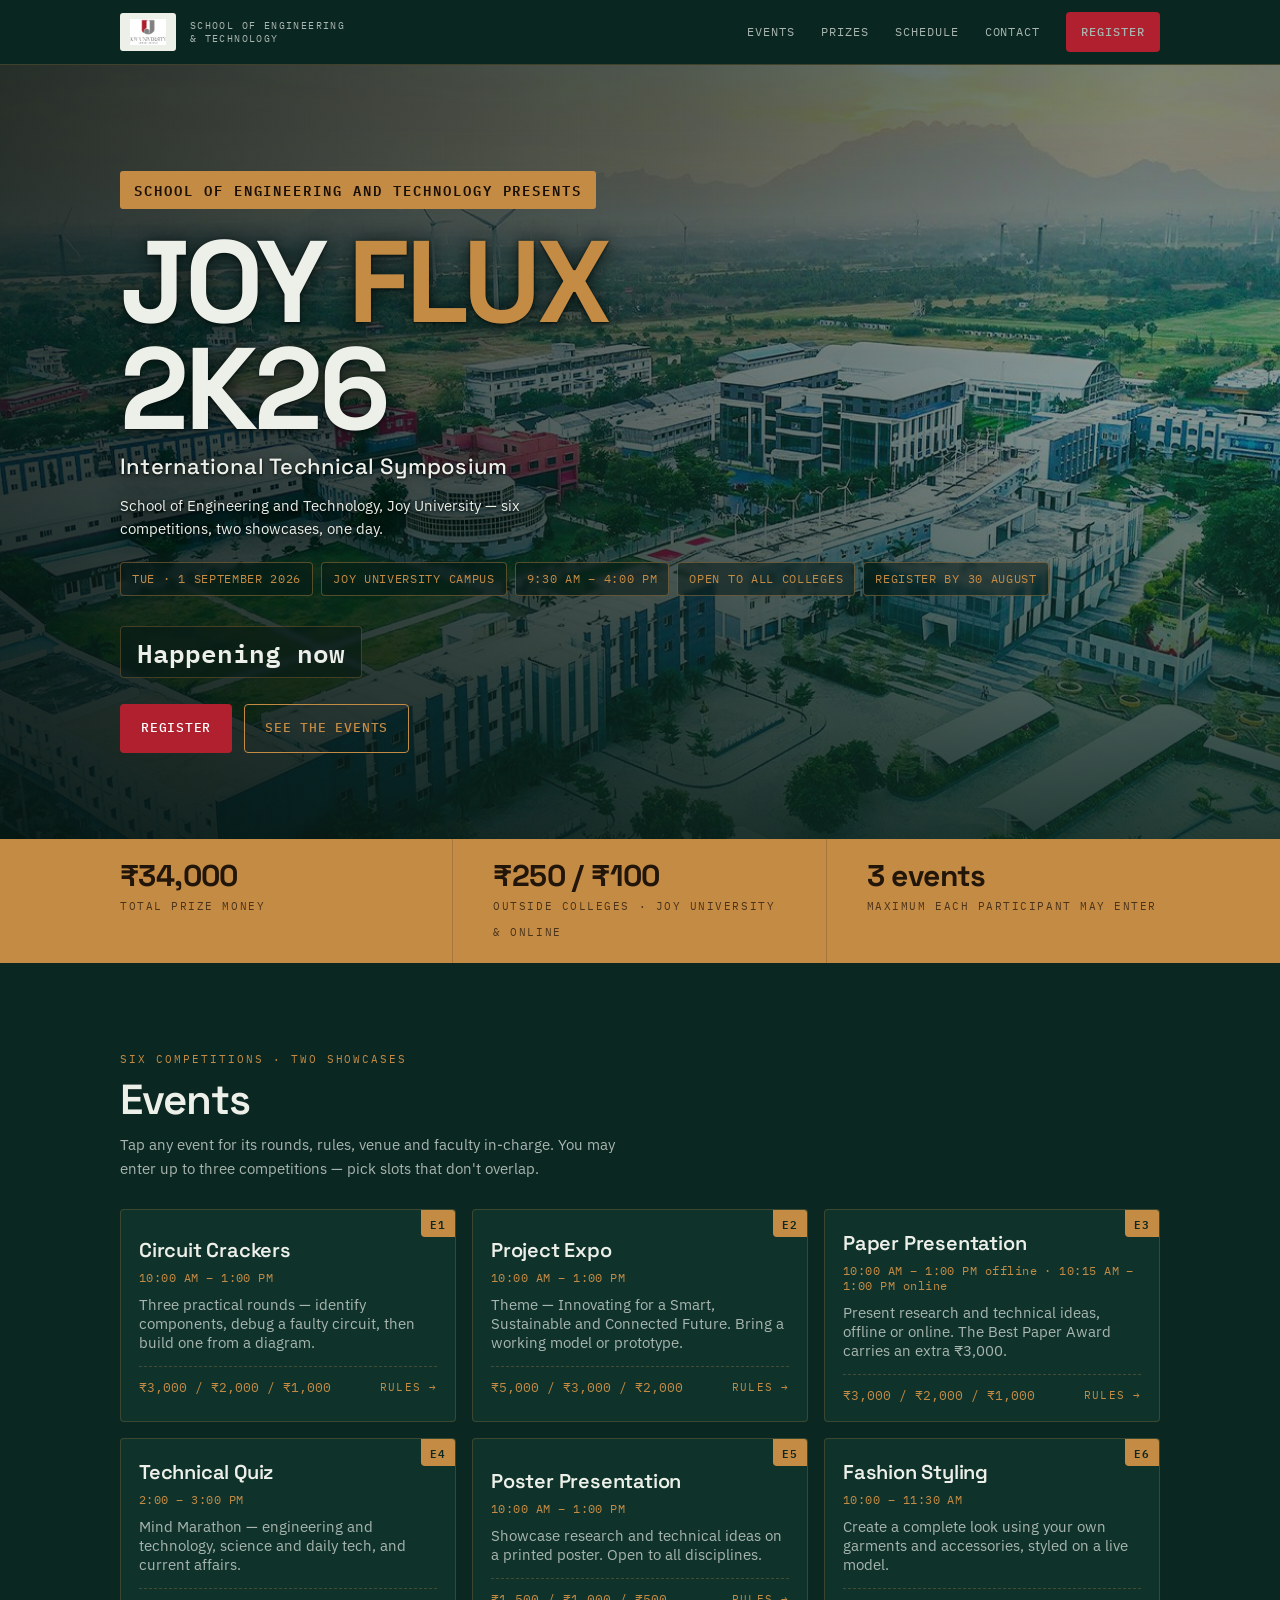
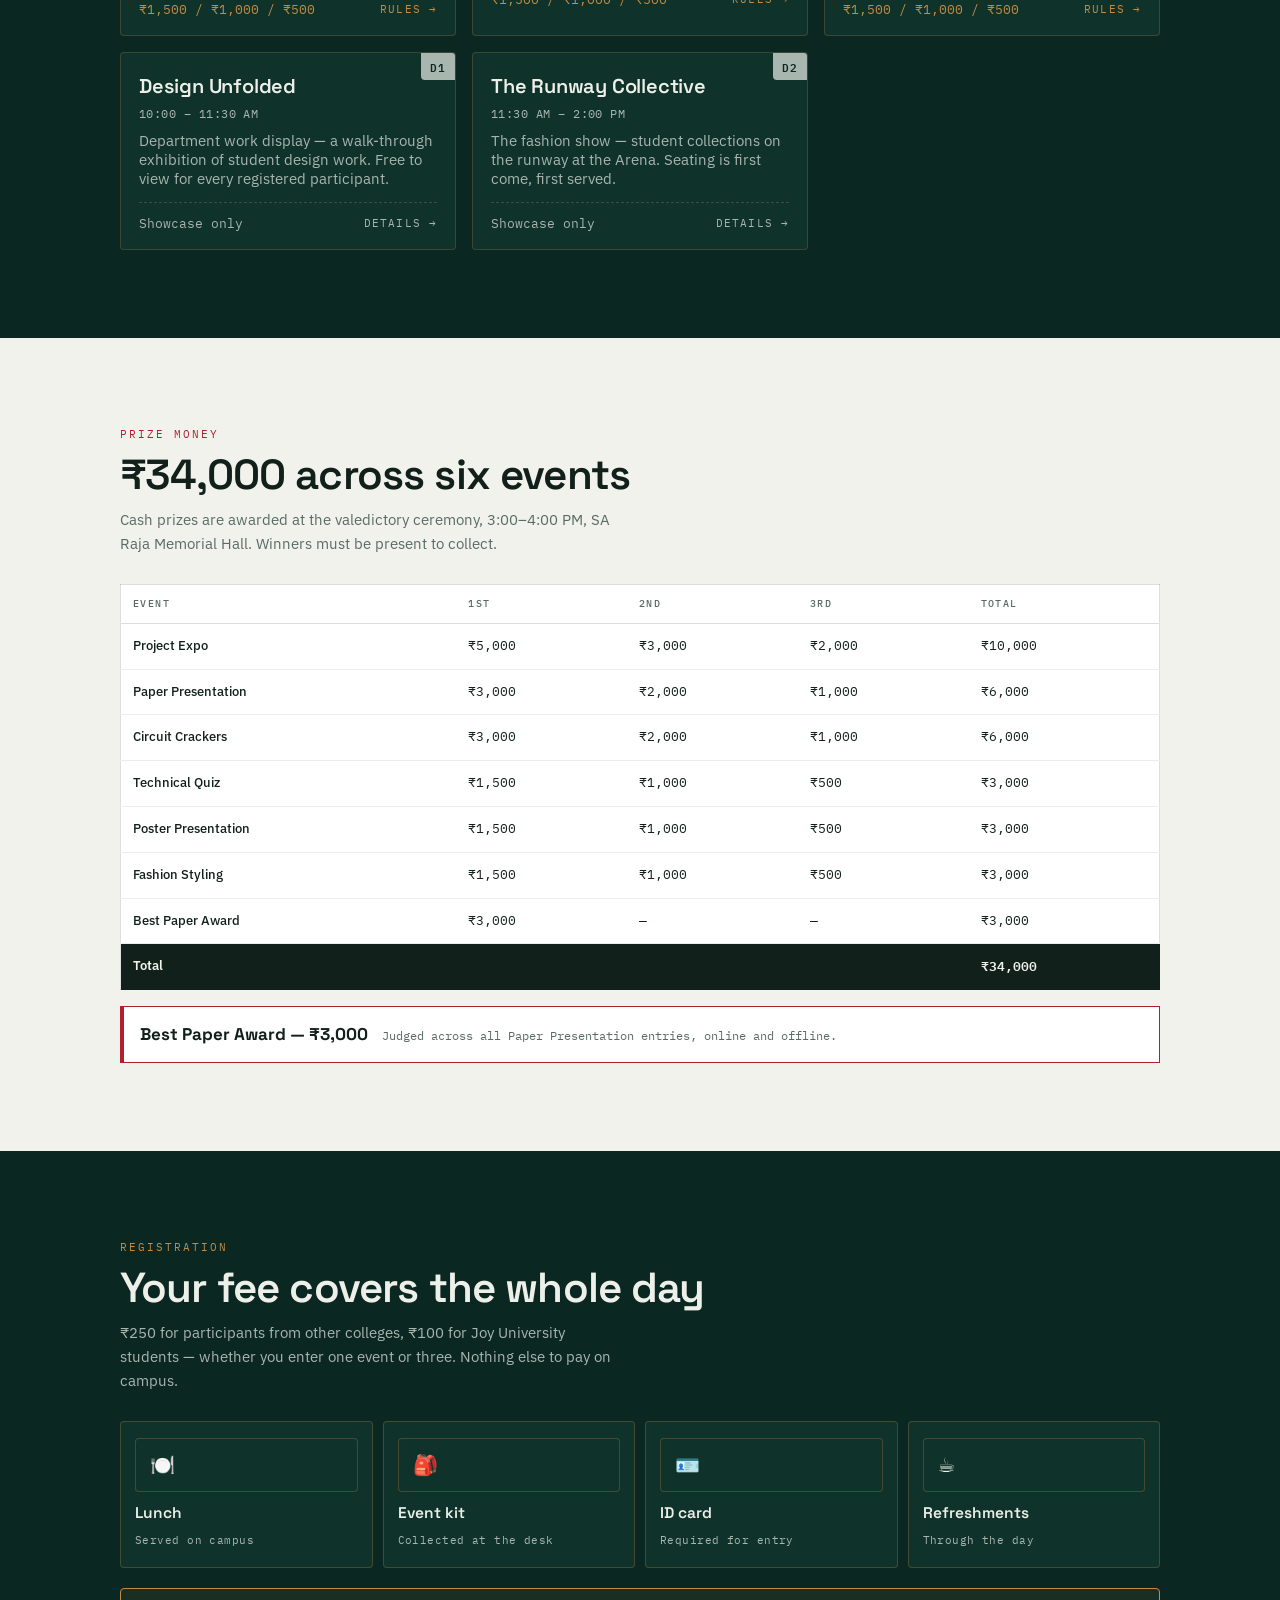
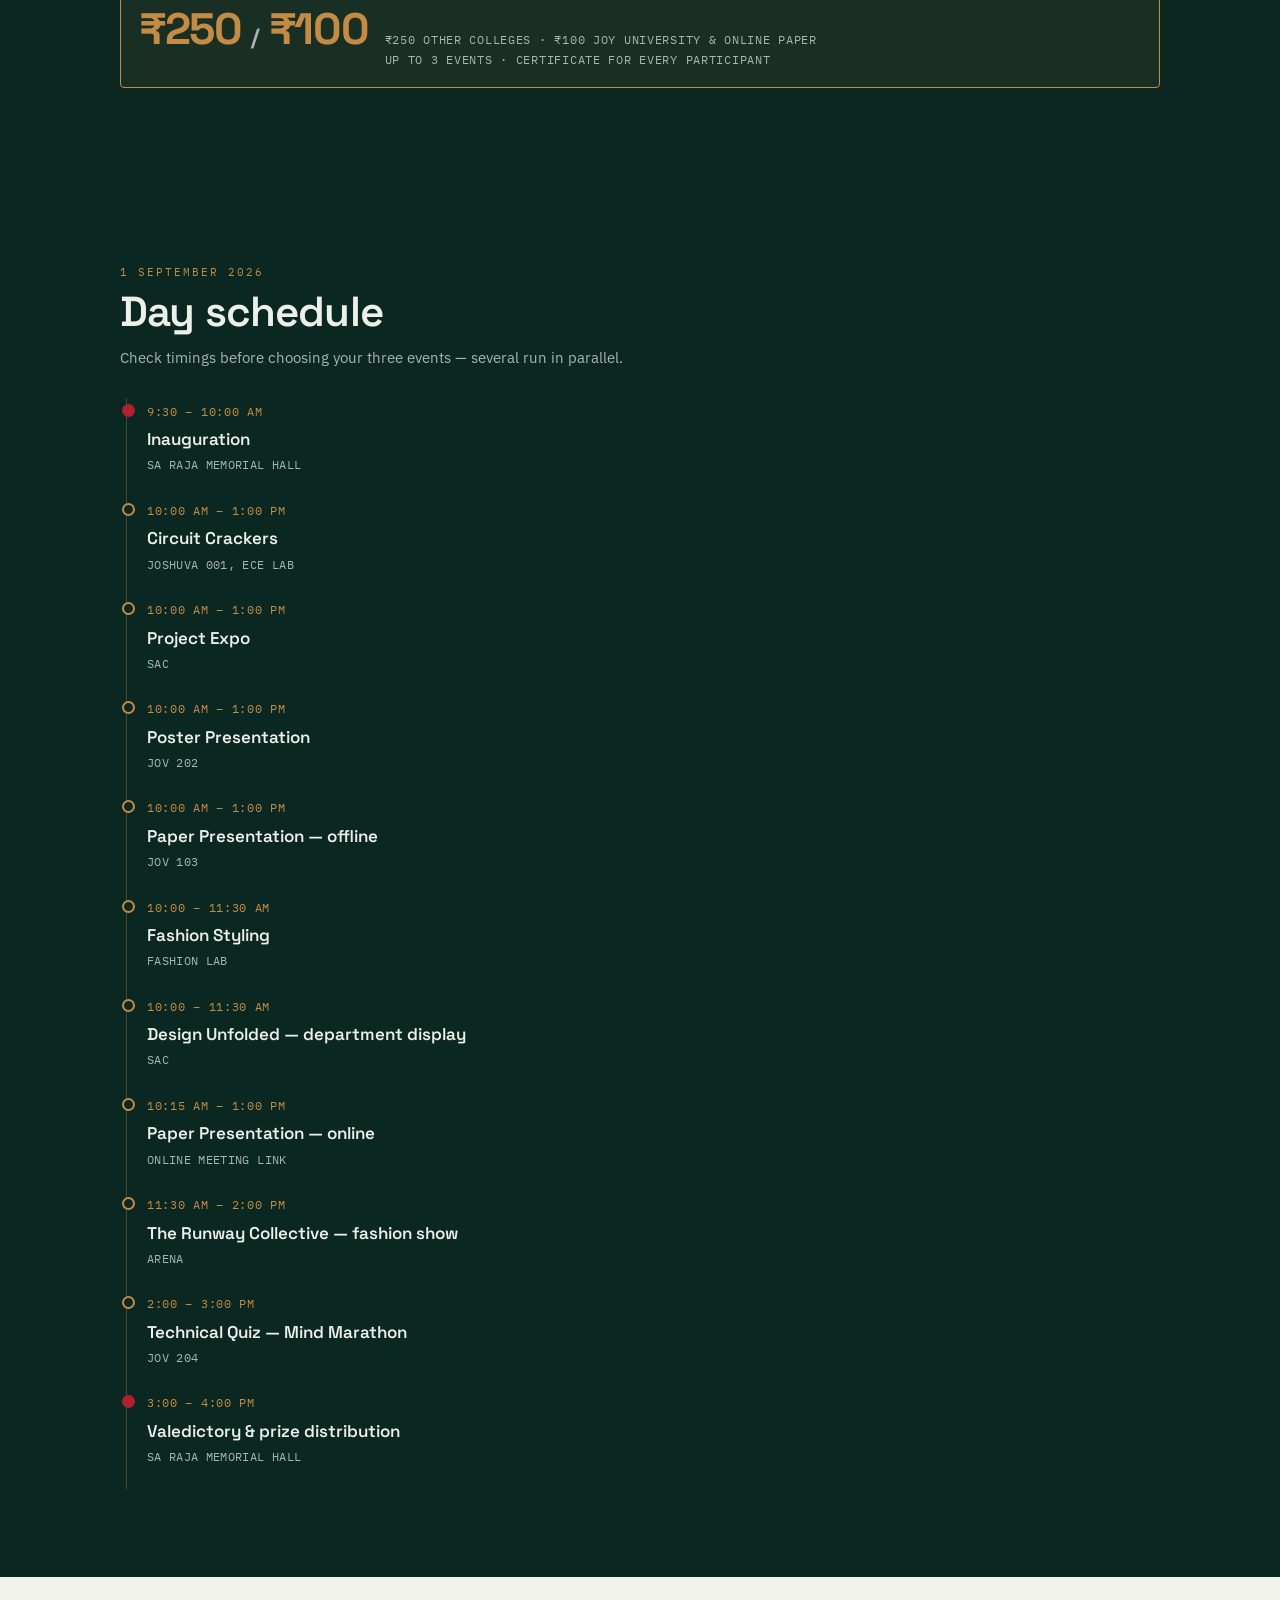
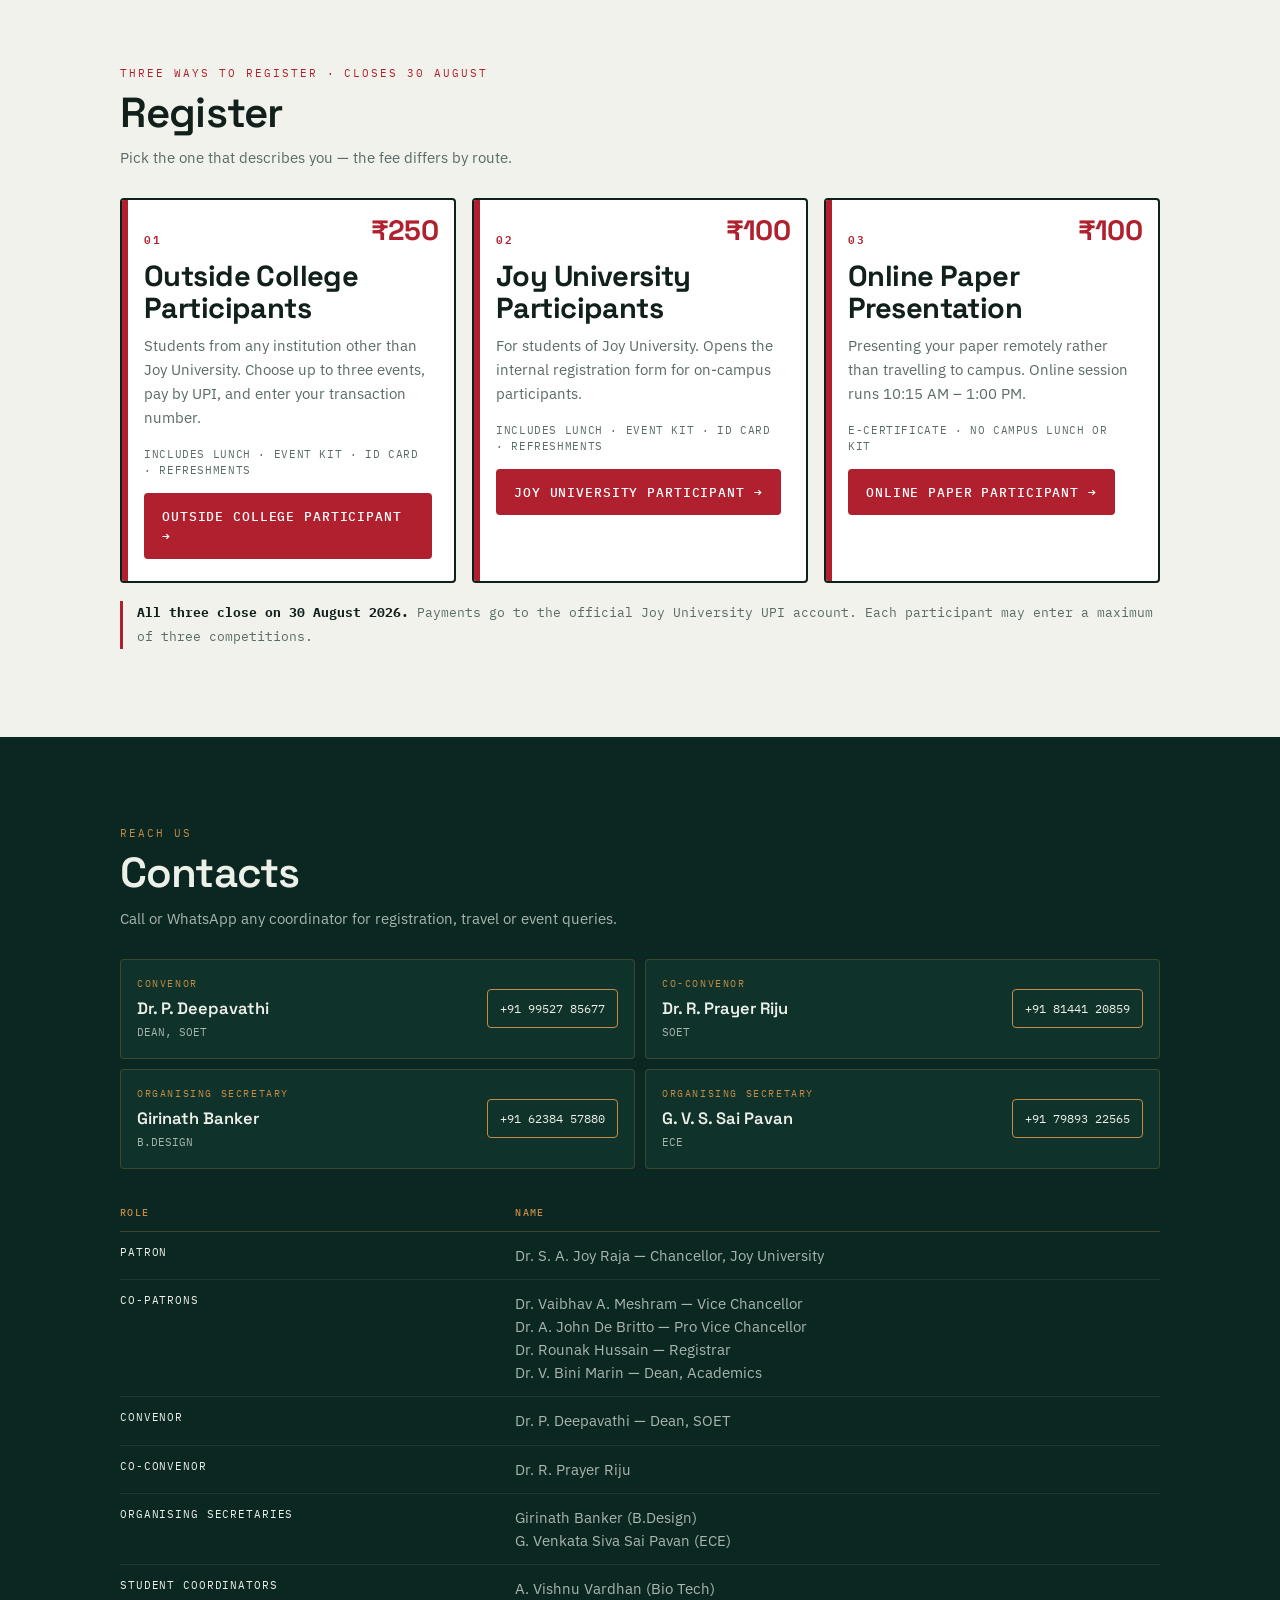
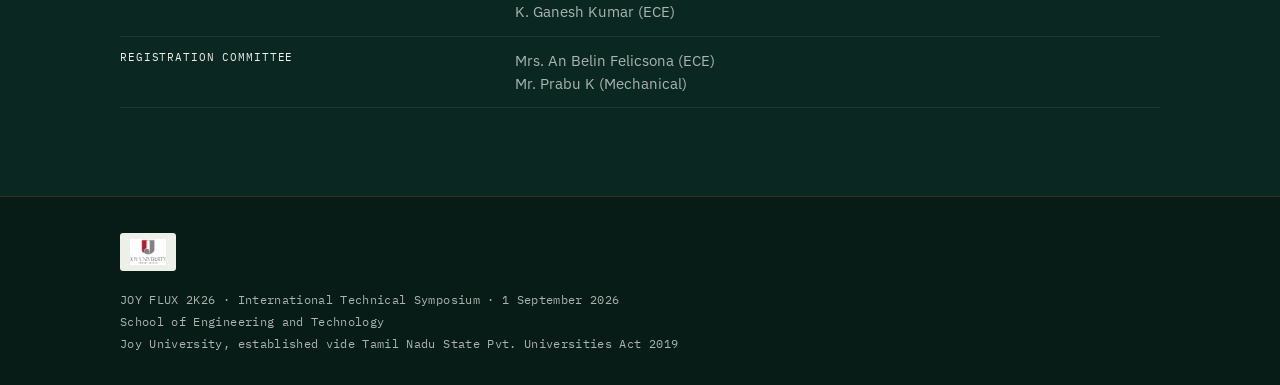
==== commit f61ec971: "Add files via upload" ====
--- a/index.html
+++ b/index.html
@@ -4,7 +4,7 @@
 <meta charset="UTF-8">
 <meta name="viewport" content="width=device-width, initial-scale=1.0">
 <title>JOY FLUX 2K26 — International Technical Symposium | Joy University</title>
-<meta name="description" content="JOY FLUX 2K26, the International Technical Symposium of the School of Engineering and Technology, Joy University. September 1, 2026. Six events, prizes worth Rs 34,000, registration Rs 250 including lunch, event kit, ID card and refreshments.">
+<meta name="description" content="JOY FLUX 2K26, the International Technical Symposium of the School of Engineering and Technology, Joy University. September 1, 2026. Six events, prizes worth Rs 34,000, registration Rs 250 for other colleges and Rs 100 for Joy University students including lunch, event kit, ID card and refreshments.">
 <link rel="preconnect" href="https://fonts.googleapis.com">
 <link rel="preconnect" href="https://fonts.gstatic.com" crossorigin>
 <link href="https://fonts.googleapis.com/css2?family=Space+Grotesk:wght@400;500;600;700&family=IBM+Plex+Mono:wght@400;500;600&family=IBM+Plex+Sans:wght@400;500;600&display=swap" rel="stylesheet">
@@ -271,6 +271,44 @@
 .reg{background:var(--paper);color:var(--ink)}
 .reg .eyebrow{color:var(--crimson)}
 .reg .sec-head p{color:var(--ink-dim)}
+.routes{display:grid;grid-template-columns:1fr;gap:16px}
+.route{
+  position:relative;display:block;background:#fff;color:var(--ink);
+  border:2px solid var(--ink);border-radius:var(--r);
+  padding:26px 22px 22px;overflow:hidden;
+  transition:transform .16s ease,box-shadow .16s ease,border-color .16s ease;
+}
+.route::before{content:"";position:absolute;left:0;top:0;bottom:0;width:6px;background:var(--crimson)}
+.route:hover{transform:translateY(-3px);border-color:var(--crimson);box-shadow:0 10px 26px rgba(18,32,28,.16)}
+.route .rfee{
+  position:absolute;top:16px;right:16px;
+  font-family:var(--f-display);font-weight:700;font-size:clamp(22px,5.5vw,28px);
+  letter-spacing:-.02em;color:var(--crimson);line-height:1;
+}
+.route .rinc{
+  display:block;font-family:var(--f-mono);font-size:10.5px;letter-spacing:.06em;
+  text-transform:uppercase;color:var(--ink-dim);margin-bottom:14px;
+}
+.route h3{padding-right:66px}
+.route .rnum{
+  font-family:var(--f-mono);font-size:11px;letter-spacing:.2em;color:var(--crimson);font-weight:600;
+}
+.route h3{
+  font-family:var(--f-display);font-weight:700;letter-spacing:-.02em;line-height:1.1;
+  font-size:clamp(22px,5.4vw,29px);margin:8px 0 10px;
+}
+.route p{font-size:15px;color:var(--ink-dim);margin-bottom:16px}
+.route .rgo{
+  display:inline-block;background:var(--crimson);color:#fff;
+  font-family:var(--f-mono);font-size:12.5px;font-weight:500;letter-spacing:.07em;text-transform:uppercase;
+  padding:13px 18px;border-radius:var(--r);
+}
+.route:hover .rgo{background:var(--crimson-lift)}
+.rnote{
+  margin-top:18px;font-family:var(--f-mono);font-size:12.5px;line-height:1.9;color:var(--ink-dim);
+  border-left:3px solid var(--crimson);padding-left:14px;
+}
+.rnote b{color:var(--ink)}
 .steps{display:grid;grid-template-columns:1fr;gap:14px}
 .step{background:#fff;border:1px solid rgba(18,32,28,.13);border-radius:var(--r);padding:20px 18px}
 .step .num{font-family:var(--f-mono);font-size:10.5px;letter-spacing:.16em;text-transform:uppercase;color:var(--crimson)}
@@ -341,6 +379,7 @@
   .board{grid-template-columns:repeat(2,1fr);gap:16px}
   .inc{grid-template-columns:repeat(4,1fr)}
   .steps{grid-template-columns:repeat(3,1fr)}
+  .routes{grid-template-columns:repeat(3,1fr)}
   .contacts{grid-template-columns:repeat(2,1fr)}
   .ribbon .wrap{grid-template-columns:repeat(3,1fr)}
   .rb{border-bottom:none;border-right:1px solid rgba(34,22,10,.18)}
@@ -374,7 +413,7 @@
         <a href="#prizes">Prizes</a>
         <a href="#schedule">Schedule</a>
         <a href="#contact">Contact</a>
-        <a href="register.html" class="btn btn-primary btn-sm">Register ₹250</a>
+        <a href="#register" class="btn btn-primary btn-sm">Register</a>
       </nav>
       <button class="burger" id="burger" aria-label="Open menu" aria-expanded="false">
         <span></span><span></span><span></span>
@@ -383,9 +422,9 @@
     <nav class="mobnav" id="mobnav">
       <a href="#events">Events</a>
       <a href="#prizes">Prizes</a>
-      <a href="#includes">What ₹250 covers</a>
+      <a href="#includes">What the fee covers</a>
       <a href="#schedule">Schedule</a>
-      <a href="register.html">Register</a>
+      <a href="#register">Register</a>
       <a href="#contact">Contact</a>
     </nav>
   </div>
@@ -418,7 +457,7 @@
     </div>
 
     <div class="hero-cta">
-      <a href="register.html" class="btn btn-primary">Register — ₹250</a>
+      <a href="#register" class="btn btn-primary">Register</a>
       <a href="#events" class="btn btn-ghost">See the events</a>
     </div>
   </div>
@@ -428,7 +467,7 @@
 <div class="ribbon">
   <div class="wrap">
     <div class="rb"><b>₹34,000</b><span>Total prize money</span></div>
-    <div class="rb"><b>₹250</b><span>One fee · lunch, kit, ID card, refreshments</span></div>
+    <div class="rb"><b>₹250 / ₹100</b><span>Outside colleges · Joy University &amp; online</span></div>
     <div class="rb"><b>3 events</b><span>Maximum each participant may enter</span></div>
   </div>
 </div>
@@ -485,8 +524,8 @@
   <div class="wrap">
     <div class="sec-head">
       <div class="eyebrow">Registration</div>
-      <h2>One fee covers the whole day</h2>
-      <p>₹250 per participant, whether you enter one event or three. Nothing else to pay on campus.</p>
+      <h2>Your fee covers the whole day</h2>
+      <p>₹250 for participants from other colleges, ₹100 for Joy University students — whether you enter one event or three. Nothing else to pay on campus.</p>
     </div>
 
     <div class="inc">
@@ -497,8 +536,8 @@
     </div>
 
     <div class="feebox">
-      <div class="amt">₹250</div>
-      <div class="txt">PER PARTICIPANT · ALL-INCLUSIVE<br>UP TO 3 EVENTS · CERTIFICATE FOR EVERY PARTICIPANT</div>
+      <div class="amt">₹250 <span style="font-size:.5em;color:var(--silk-dim)">/</span> ₹100</div>
+      <div class="txt">₹250 OTHER COLLEGES · ₹100 JOY UNIVERSITY &amp; ONLINE PAPER<br>UP TO 3 EVENTS · CERTIFICATE FOR EVERY PARTICIPANT</div>
     </div>
   </div>
 </section>
@@ -549,7 +588,7 @@
         <p>SAC</p>
       </div>
       <div class="row">
-        <time>11:00 AM – 1:00 PM</time>
+        <time>10:15 AM – 1:00 PM</time>
         <h4>Paper Presentation — online</h4>
         <p>ONLINE MEETING LINK</p>
         
@@ -573,38 +612,47 @@
   </div>
 </section>
 
-<!-- ================= REGISTER CTA ================= -->
+<!-- ================= REGISTER ================= -->
 <section id="register" class="reg">
   <div class="wrap">
     <div class="sec-head">
-      <div class="eyebrow">Three steps · about two minutes</div>
+      <div class="eyebrow">Three ways to register · closes 30 August</div>
       <h2>Register</h2>
-      <p>Pick your events, pay ₹250 by UPI, then enter the transaction number. Your seat is confirmed once the registration committee verifies the payment.</p>
-    </div>
-
-    <div class="steps">
-      <div class="step">
-        <div class="num">Step 01</div>
-        <h3>Choose your events</h3>
-        <p>Up to three competitions per participant. The form blocks a fourth and warns you about clashing timings.</p>
-      </div>
-      <div class="step">
-        <div class="num">Step 02</div>
-        <h3>Pay ₹250 by UPI</h3>
-        <p>Scan the university QR — the amount is already set to ₹250 — or tap to open GPay, PhonePe or Paytm on your phone.</p>
-      </div>
-      <div class="step">
-        <div class="num">Step 03</div>
-        <h3>Enter the transaction number</h3>
-        <p>Submit your details with the 12-digit UTR from the payment. Confirmation reaches you on WhatsApp.</p>
-      </div>
-    </div>
-
-    <div style="margin-top:22px;display:flex;flex-wrap:wrap;gap:12px;align-items:center">
-      <a href="register.html" class="btn btn-primary">Start registration — ₹250</a>
-      <span style="font-family:var(--f-mono);font-size:12px;color:var(--ink-dim);letter-spacing:.04em">
-        REGISTRATION CLOSES 30 AUGUST · PAYMENTS GO TO THE OFFICIAL JOY UNIVERSITY UPI ACCOUNT
-      </span>
+      <p>Pick the one that describes you — the fee differs by route.</p>
+    </div>
+
+    <div class="routes">
+      <a class="route" href="register.html">
+        <span class="rnum">01</span>
+        <span class="rfee">₹250</span>
+        <h3>Outside College Participants</h3>
+        <p>Students from any institution other than Joy University. Choose up to three events, pay by UPI, and enter your transaction number.</p>
+        <span class="rinc">Includes lunch · event kit · ID card · refreshments</span>
+        <span class="rgo">Outside College Participant →</span>
+      </a>
+
+      <a class="route" href="https://forms.gle/Tb4uJyt2MyJJpkWMA" target="_blank" rel="noopener">
+        <span class="rnum">02</span>
+        <span class="rfee">₹100</span>
+        <h3>Joy University Participants</h3>
+        <p>For students of Joy University. Opens the internal registration form for on-campus participants.</p>
+        <span class="rinc">Includes lunch · event kit · ID card · refreshments</span>
+        <span class="rgo">Joy University Participant →</span>
+      </a>
+
+      <a class="route" href="https://forms.gle/AEKTDwrByFz3d9fr9" target="_blank" rel="noopener">
+        <span class="rnum">03</span>
+        <span class="rfee">₹100</span>
+        <h3>Online Paper Presentation</h3>
+        <p>Presenting your paper remotely rather than travelling to campus. Online session runs 10:15 AM – 1:00 PM.</p>
+        <span class="rinc">E-certificate · no campus lunch or kit</span>
+        <span class="rgo">Online Paper Participant →</span>
+      </a>
+    </div>
+
+    <div class="rnote">
+      <b>All three close on 30 August 2026.</b> Payments go to the official Joy University UPI account.
+      Each participant may enter a maximum of three competitions.
     </div>
   </div>
 </section>
@@ -680,8 +728,8 @@
 </footer>
 
 <div class="stickycta">
-  <div class="fee"><b>₹250</b>all-inclusive</div>
-  <a href="register.html" class="btn btn-primary">Register now</a>
+  <div class="fee"><b>₹100–₹250</b>by route</div>
+  <a href="#register" class="btn btn-primary">Register now</a>
 </div>
 
 <!-- ================= MODAL ================= -->
@@ -697,44 +745,54 @@
 const EVENTS = [
 {
   id:"E1", name:"Circuit Crackers", cls:"",
-  blurb:"Identify electronic symbols under time pressure, then design the circuit you're handed the components for.",
-  time:"10:00 AM – 1:00 PM", venue:"JOSHUVA 001, ECE Lab", incharge:"Ms. An Belin Felicsona",
+  blurb:"Three practical rounds — identify components, debug a faulty circuit, then build one from a diagram.",
+  time:"10:00 AM – 1:00 PM", venue:"JOSHUVA 001, ECE Lab",
   team:"Individual", prize:"₹3,000 / ₹2,000 / ₹1,000",
   rounds:[
-    "<b>Round 1 — Name the symbol (10:00 – 10:20 AM).</b> Participants are shown symbols of electronic devices and must identify each one correctly.",
-    "<b>Round 2 — Circuit design (10:20 – 11:00 AM).</b> Participants are given the apparatus required, must identify the circuit and design it."
+    "<b>Round 1 — Identify the component (10 × 30 seconds).</b> A component or its image is shown; name it and state its basic use. Ten questions, 30 seconds each, and no changing an answer once the time is up. One mark for the correct name and one for the correct function. No negative marking.",
+    "<b>Round 2 — Circuit debugging (10–15 minutes).</b> You are given a circuit containing one or more deliberate faults. Identify the error, explain it to the judge, correct it, and demonstrate the correct output.",
+    "<b>Round 3 — Build the circuit (15–20 minutes).</b> Build the given circuit exactly as per the diagram using only the components provided. Inform the judge when ready; the circuit counts as successful only when it produces the specified output."
   ],
   rules:[
-    "Stay strictly within the time allotted for each round.",
-    "Mobile phones and electronic gadgets are not permitted inside the lab.",
-    "Manage your time efficiently — rounds will not be extended.",
-    "Any form of malpractice leads to immediate disqualification.",
-    "Be at the venue 10 minutes before 10:00 AM."
+    "This is an individual event.",
+    "Report at the venue 15 minutes before the scheduled start time.",
+    "Carry your college ID card and wear appropriate attire.",
+    "Use only the components and equipment provided by the organisers.",
+    "Mobile phones, internet, AI tools, reference books and outside assistance are not permitted during the rounds.",
+    "Do not begin modifying or building a circuit until the START signal is given.",
+    "Inform the judge before testing or powering a circuit, and switch the supply off before making major changes.",
+    "Speed alone does not win — correctness and safety carry equal weight.",
+    "Misconduct, cheating, or intentional damage to equipment leads to disqualification.",
+    "The decision of the judges and event coordinators is final and binding."
   ],
   draft:false
 },
 {
   id:"E2", name:"Project Expo", cls:"",
   blurb:"Theme — Innovating for a Smart, Sustainable and Connected Future. Bring a working model or prototype.",
-  time:"10:00 AM – 1:00 PM", venue:"SAC", incharge:"Ms. Sudha Priya",
+  time:"10:00 AM – 1:00 PM", venue:"SAC",
   team:"Teams of up to 3", prize:"₹5,000 / ₹3,000 / ₹2,000",
   rounds:[
-    "<b>Setup (9:00 – 9:45 AM).</b> Assemble your model at the allotted table. Power outlets are provided.",
-    "<b>Judging (10:00 AM – 1:00 PM).</b> 5 minutes to demonstrate, 3 minutes of questions from the judging panel."
+    "<b>Setup.</b> Complete your project setup within the time allotted at the venue.",
+    "<b>Judging.</b> 5 minutes to demonstrate, followed by 3 minutes of questions from the panel."
   ],
   rules:[
-    "The project must relate to the announced theme.",
-    "Bring your own laptop, poster, extension board and any consumables.",
-    "Working models score higher than static or simulated demonstrations.",
-    "Projects previously awarded at another symposium are not eligible.",
-    "Judging covers innovation, technical depth, feasibility, presentation and social relevance."
+    "Each team may have a maximum of 3 participants.",
+    "The project must relate to the announced expo theme.",
+    "Working prototypes are preferred over static or simulated models.",
+    "Bring your own laptop, poster, extension board, tools and required consumables.",
+    "Projects previously awarded or presented at another symposium are not eligible.",
+    "Judging covers innovation, technical depth, feasibility, presentation and social relevance.",
+    "Report at the venue at least 10 minutes before the event.",
+    "All participants must carry a valid college ID.",
+    "The decision of the judging panel is final and binding."
   ],
   draft:false
 },
 {
   id:"E3", name:"Paper Presentation", cls:"",
   blurb:"Present research and technical ideas, offline or online. The Best Paper Award carries an extra ₹3,000.",
-  time:"10:00 AM – 1:00 PM offline · 11:00 AM – 1:00 PM online", venue:"JOV 103", incharge:"Offline: Dr. Praveen Laws · Online: Dr. R. Prayer Riju",
+  time:"10:00 AM – 1:00 PM offline · 10:15 AM – 1:00 PM online", venue:"JOV 103",
   team:"Up to 2 presenters", prize:"₹3,000 / ₹2,000 / ₹1,000 + Best Paper ₹3,000",
   rounds:[
     "<b>Abstract screening.</b> Send an abstract of about 250 words before the announced deadline. Shortlisted authors are informed by email.",
@@ -743,7 +801,7 @@
   rules:[
     "Papers may come from any engineering or interdisciplinary domain.",
     "Prepare slides in IEEE format; carry a copy on a pen drive and in your email.",
-    "Both presenters must register separately and pay ₹250 each.",
+    "Both presenters must register separately and pay the fee for their route.",
     "Plagiarised work is disqualified without appeal.",
     "Online presenters must join the meeting link 15 minutes early with a stable connection."
   ],
@@ -751,27 +809,29 @@
 },
 {
   id:"E4", name:"Technical Quiz", cls:"",
-  blurb:"Mind Marathon — an interdisciplinary quiz across engineering, science and technology current affairs.",
-  time:"2:00 – 3:00 PM", venue:"JOV 204", incharge:"Ms. Andreena Joseph",
-  team:"Teams of 2", prize:"₹1,500 / ₹1,000 / ₹500",
+  blurb:"Mind Marathon — engineering and technology, science and daily tech, and current affairs.",
+  time:"2:00 – 3:00 PM", venue:"JOV 204",
+  team:"Teams of 1–2", prize:"₹1,500 / ₹1,000 / ₹500",
   rounds:[
-    "<b>Prelims.</b> Written multiple-choice round; the top teams move forward.",
-    "<b>Rapid fire.</b> Timed questions passed between teams.",
-    "<b>Buzzer finale.</b> Negative marking applies on the buzzer round."
+    "<b>Round 1 — Preliminary screening.</b> A filter round; the top teams qualify. A sudden-death tie-breaker settles any tie for a qualifying place.",
+    "<b>Round 2 — Rapid round.</b> Direct questions to each team. +10 for a correct answer, no negative marking. An unanswered question passes to the next team and carries 5 marks.",
+    "<b>Round 3 — Buzzer finale.</b> The first team to buzz gets 5 seconds to answer. +10 for a correct answer, −5 for an incorrect one."
   ],
   rules:[
-    "Both team members must be registered participants.",
-    "Phones, smart watches and calculators stay switched off and in your bag.",
-    "The quizmaster's decision is final on every question.",
+    "Each team must consist of 1 to 2 members.",
+    "Mobile phones, smartwatches and any electronic gadgets are strictly prohibited — carrying one at any point means immediate elimination.",
+    "Questions are drawn from engineering and technology, science and daily tech, and current affairs.",
+    "Maintain discipline and decorum throughout the event.",
+    "Malpractice, prompting from the audience, or cheating leads to immediate disqualification.",
     "Ties are broken by a sudden-death question.",
-    "Teams arriving after the prelims begin are not admitted."
+    "In any dispute, the decision of the Quiz Master and the judging panel is final and binding."
   ],
   draft:false
 },
 {
   id:"E5", name:"Poster Presentation", cls:"",
   blurb:"Showcase research and technical ideas on a printed poster. Open to all disciplines.",
-  time:"10:00 AM – 1:00 PM", venue:"JOV 202", incharge:"Mr. Prabhu K",
+  time:"10:00 AM – 1:00 PM", venue:"JOV 202",
   team:"Up to 2 authors", prize:"₹1,500 / ₹1,000 / ₹500",
   rounds:[
     "<b>Display setup (9:30 – 10:00 AM).</b> Mount your poster at the allotted board.",
@@ -789,7 +849,7 @@
 {
   id:"E6", name:"Fashion Styling", cls:"",
   blurb:"Create a complete look using your own garments and accessories, styled on a live model.",
-  time:"10:00 – 11:30 AM", venue:"Fashion Lab", incharge:"Ms. Aruna",
+  time:"10:00 – 11:30 AM", venue:"Fashion Lab",
   team:"Individual or pair", prize:"₹1,500 / ₹1,000 / ₹500",
   rounds:[
     "<b>Styling (10:00 – 11:00 AM).</b> Style your model within the time allowed.",
@@ -807,7 +867,7 @@
 {
   id:"D1", name:"Design Unfolded", cls:"display-only",
   blurb:"Department work display — a walk-through exhibition of student design work. Free to view for every registered participant.",
-  time:"10:00 – 11:30 AM", venue:"SAC", incharge:"Ms. Nisha",
+  time:"10:00 – 11:30 AM", venue:"SAC",
   team:"Exhibition — not a competition", prize:"Showcase only",
   rounds:["<b>Open viewing (10:00 – 11:30 AM).</b> Walk through at any point during the window."],
   rules:[
@@ -820,7 +880,7 @@
 {
   id:"D2", name:"The Runway Collective", cls:"display-only",
   blurb:"The fashion show — student collections on the runway at the Arena. Seating is first come, first served.",
-  time:"11:30 AM – 2:00 PM", venue:"Arena", incharge:"Ms. Gloriya",
+  time:"11:30 AM – 2:00 PM", venue:"Arena",
   team:"Showcase — not a competition", prize:"Showcase only",
   rounds:["<b>Runway (11:30 AM – 2:00 PM).</b> Collections presented in sequence."],
   rules:[
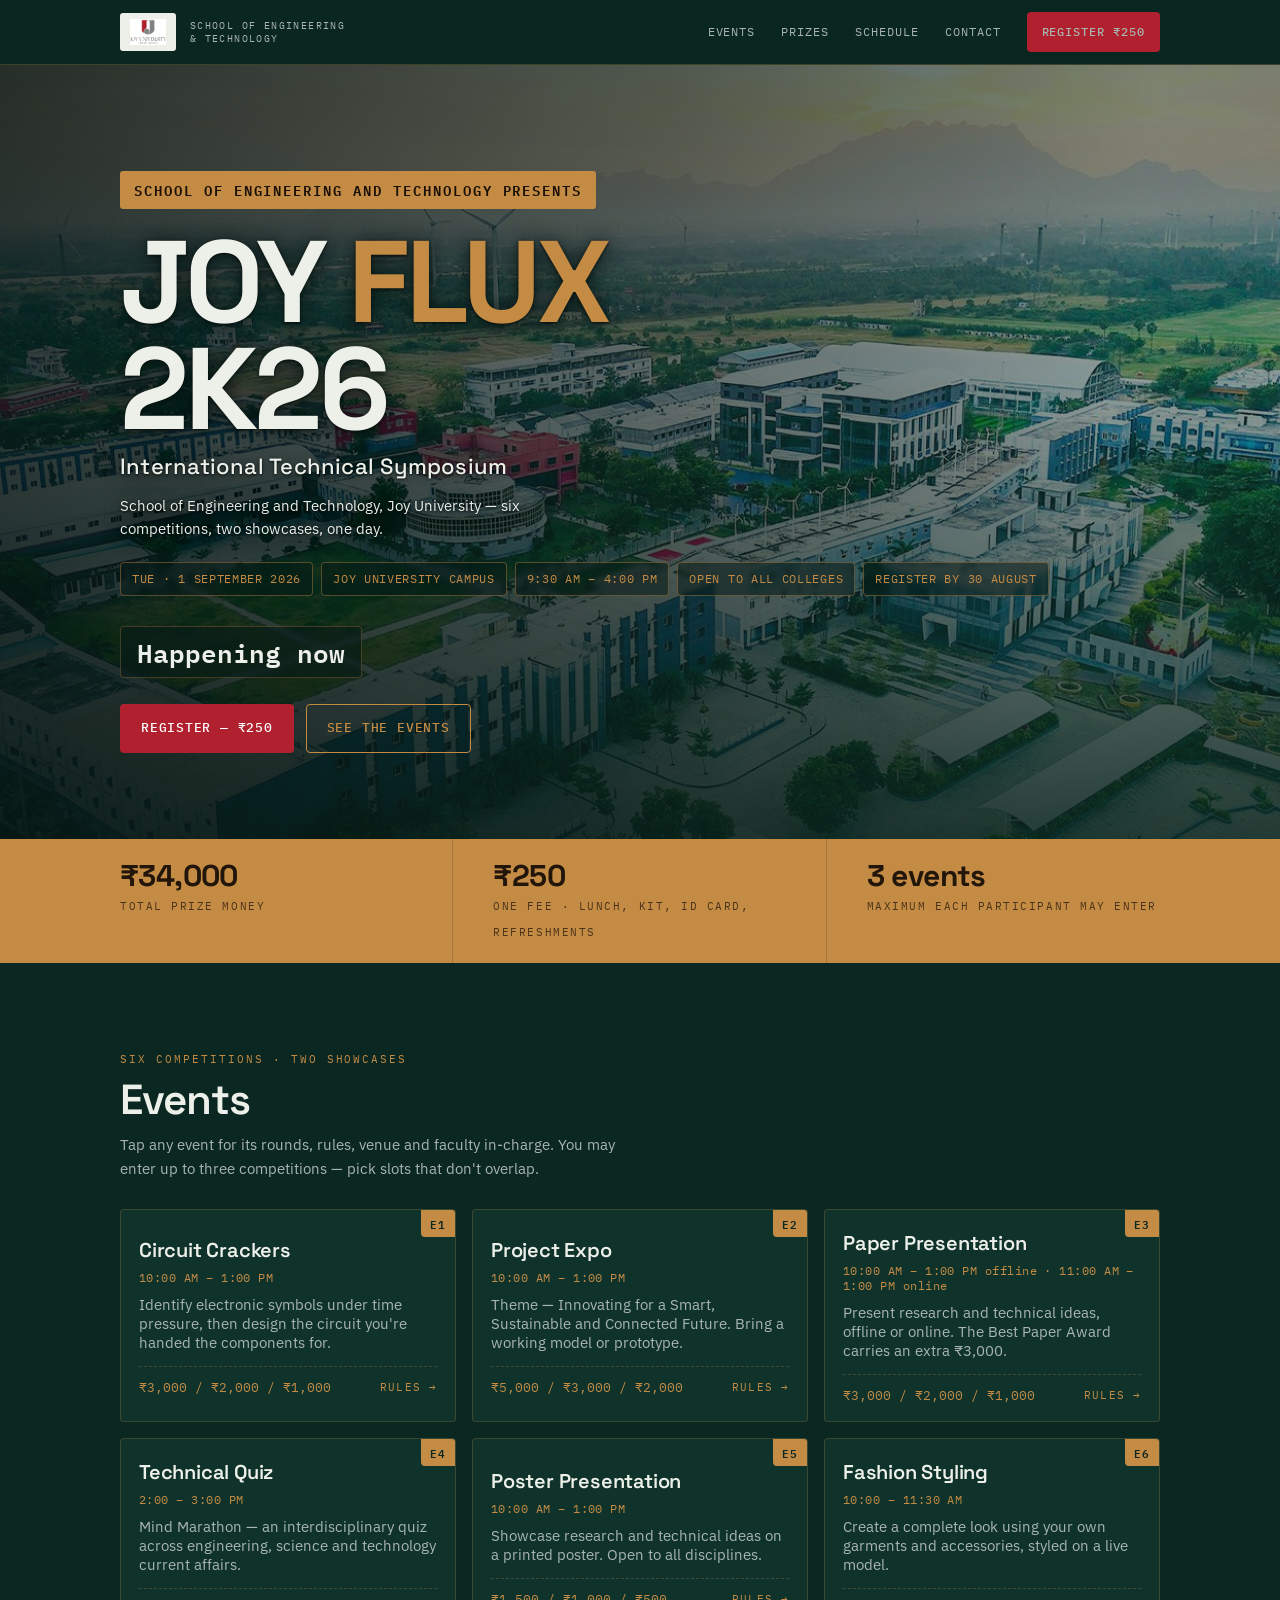
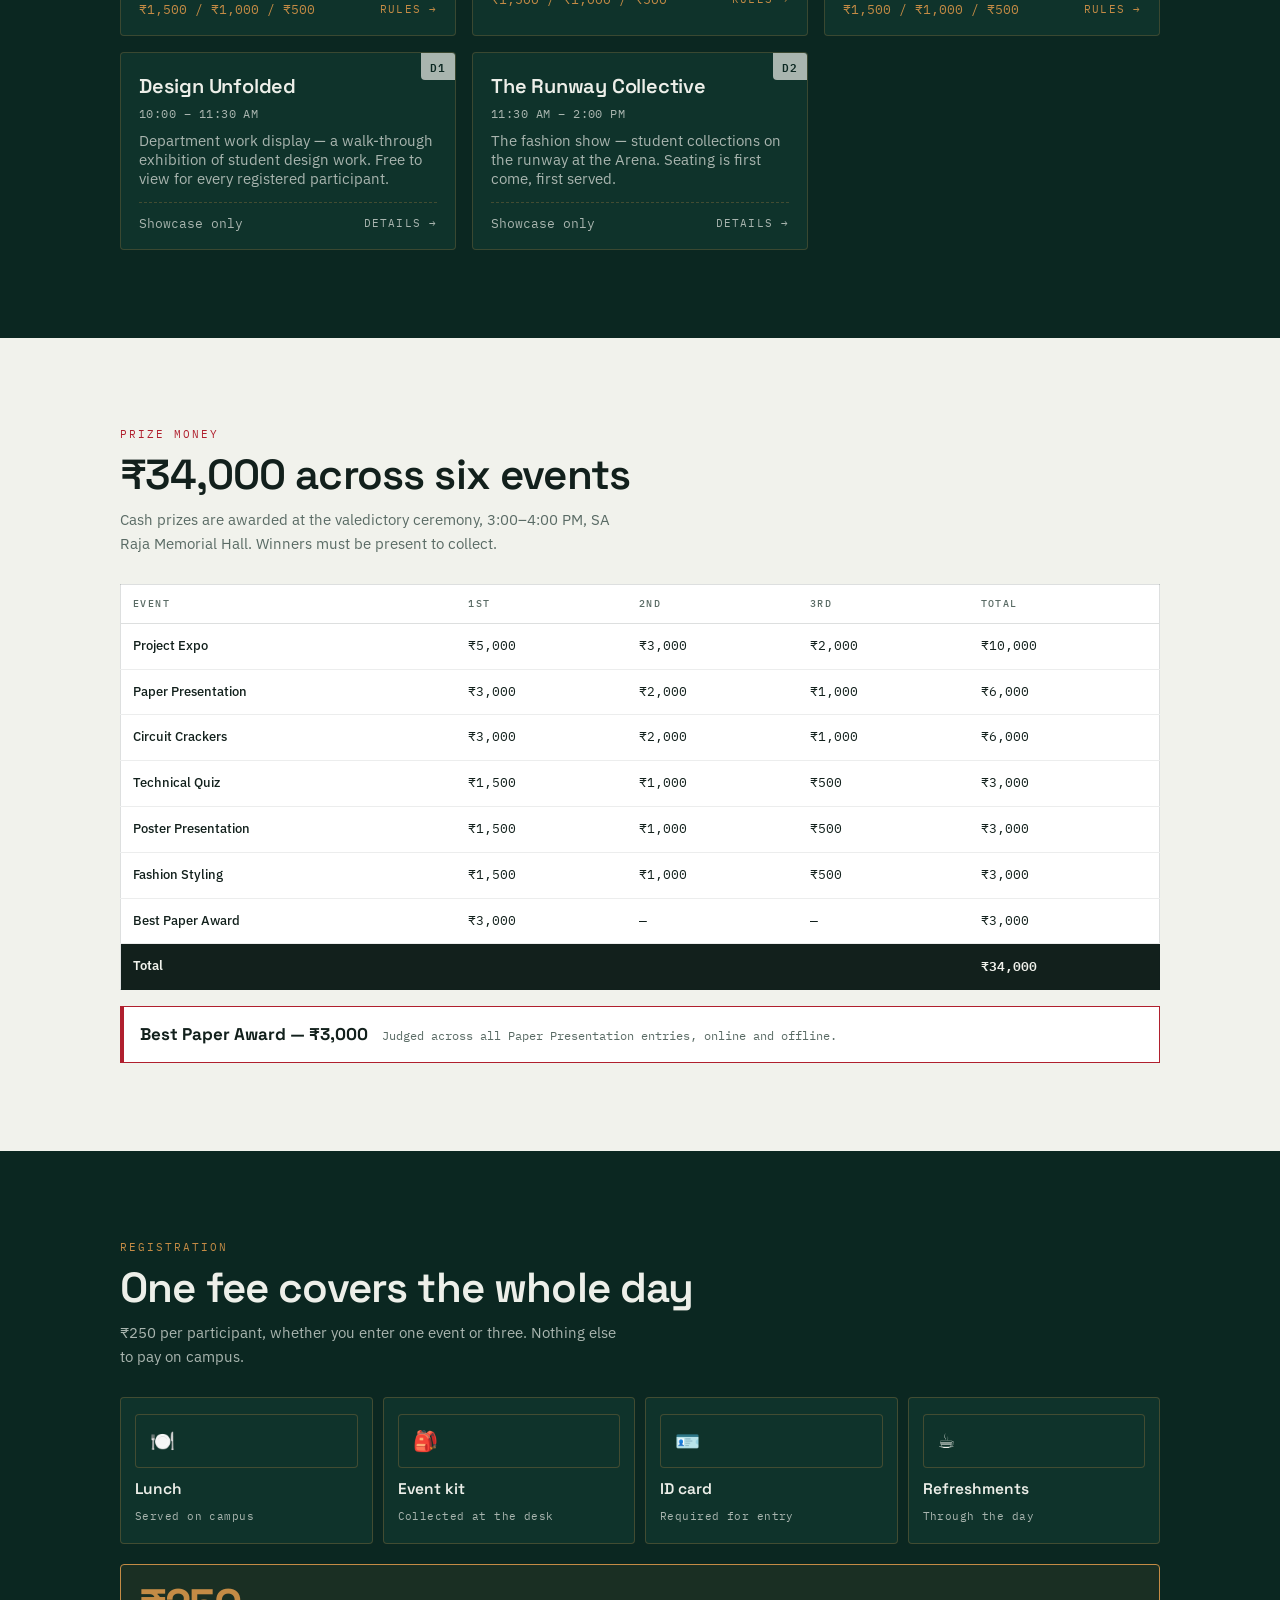
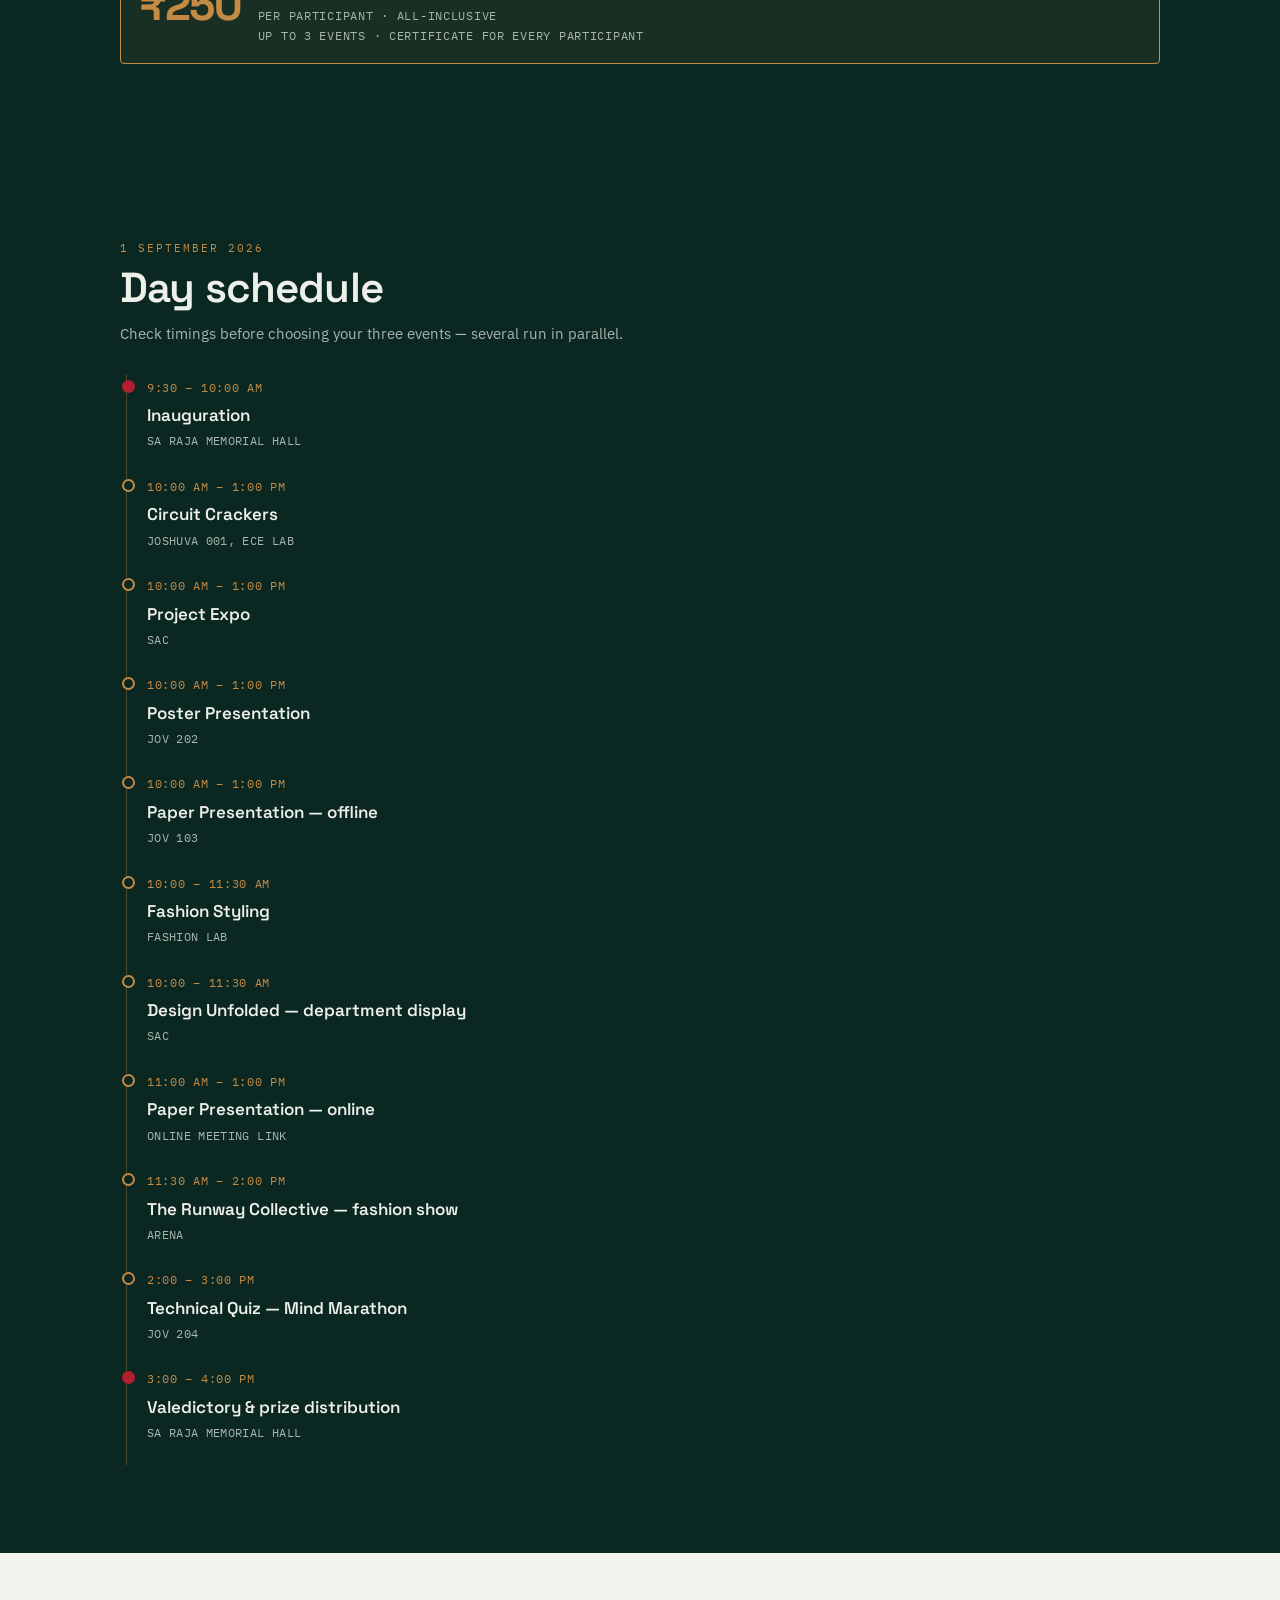
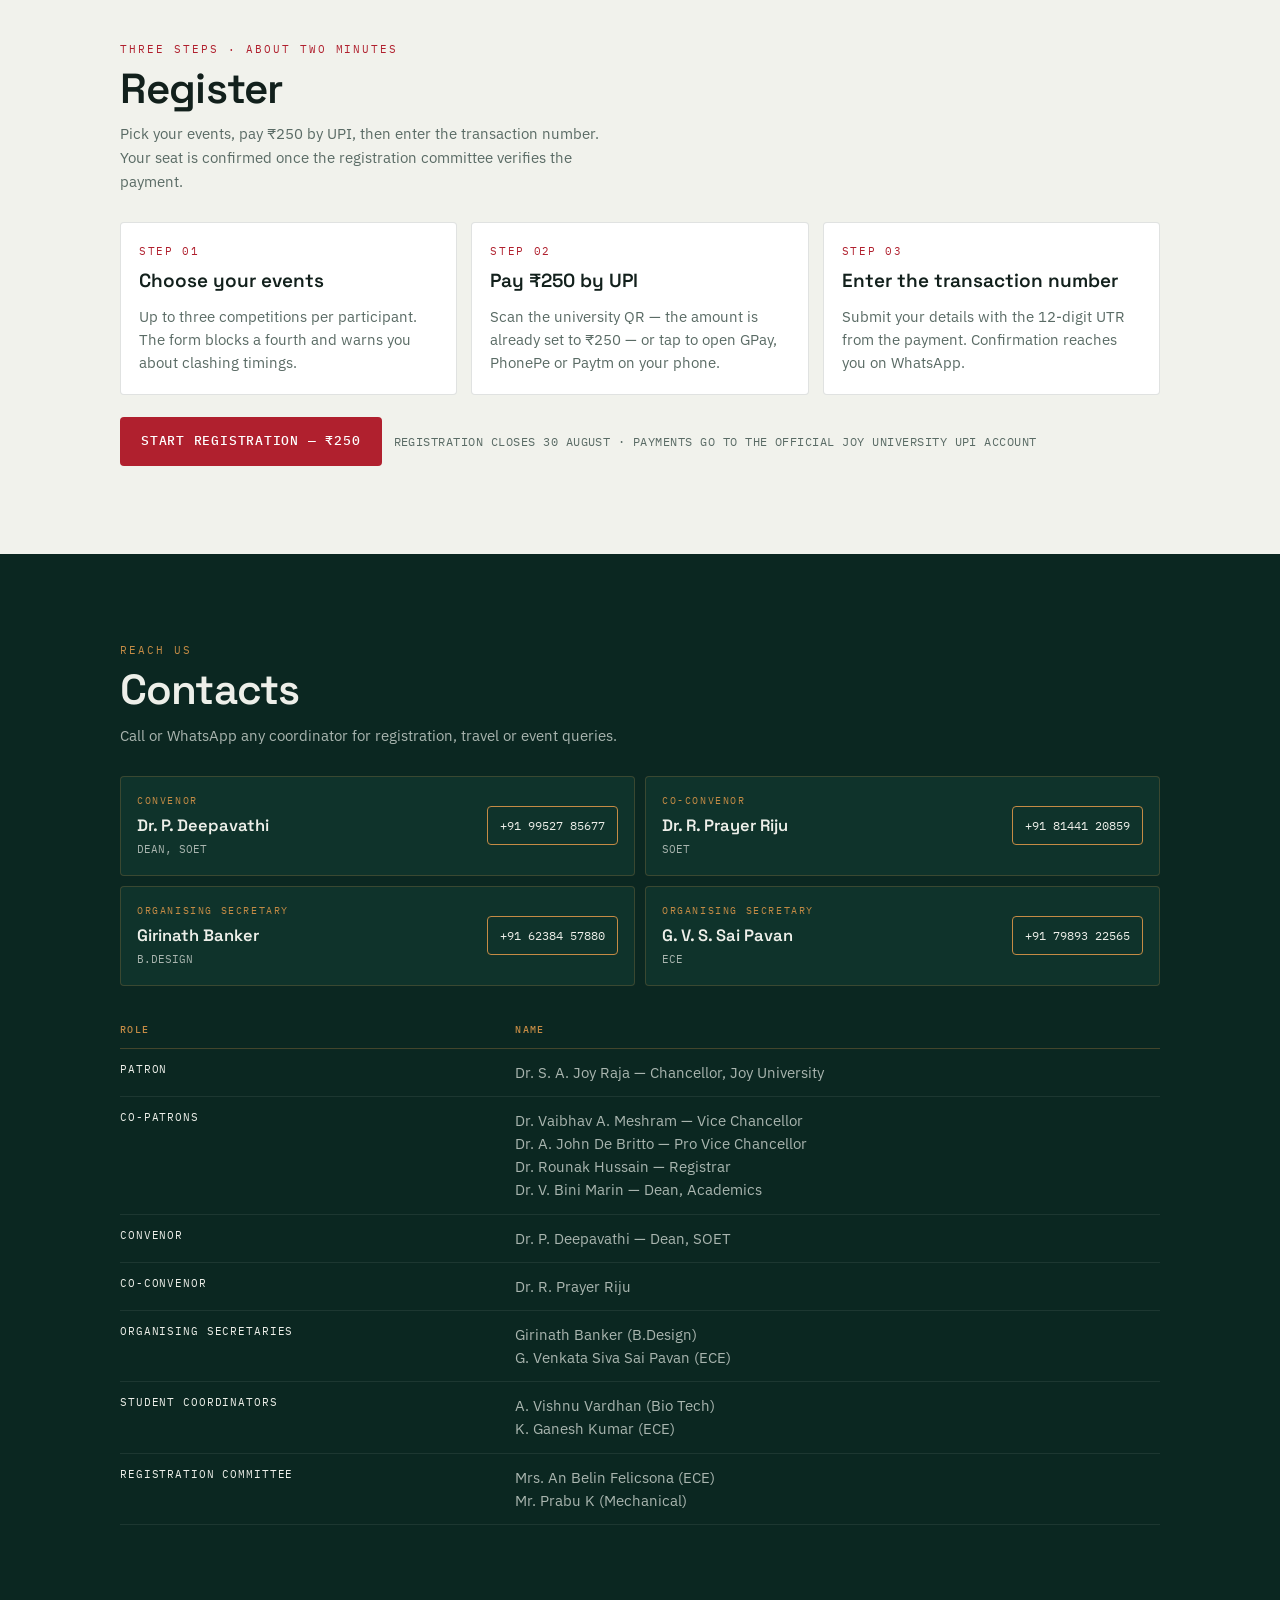
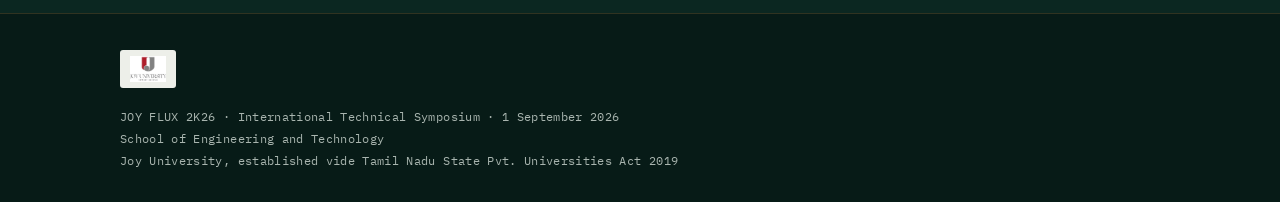
==== commit b19c6568: "Add files via upload" ====
--- a/index.html
+++ b/index.html
@@ -4,7 +4,7 @@
 <meta charset="UTF-8">
 <meta name="viewport" content="width=device-width, initial-scale=1.0">
 <title>JOY FLUX 2K26 — International Technical Symposium | Joy University</title>
-<meta name="description" content="JOY FLUX 2K26, the International Technical Symposium of the School of Engineering and Technology, Joy University. September 1, 2026. Six events, prizes worth Rs 34,000, registration Rs 250 for other colleges and Rs 100 for Joy University students including lunch, event kit, ID card and refreshments.">
+<meta name="description" content="JOY FLUX 2K26, the International Technical Symposium of the School of Engineering and Technology, Joy University. September 1, 2026. Six events, prizes worth Rs 34,000, registration Rs 250 including lunch, event kit, ID card and refreshments.">
 <link rel="preconnect" href="https://fonts.googleapis.com">
 <link rel="preconnect" href="https://fonts.gstatic.com" crossorigin>
 <link href="https://fonts.googleapis.com/css2?family=Space+Grotesk:wght@400;500;600;700&family=IBM+Plex+Mono:wght@400;500;600&family=IBM+Plex+Sans:wght@400;500;600&display=swap" rel="stylesheet">
@@ -271,44 +271,6 @@
 .reg{background:var(--paper);color:var(--ink)}
 .reg .eyebrow{color:var(--crimson)}
 .reg .sec-head p{color:var(--ink-dim)}
-.routes{display:grid;grid-template-columns:1fr;gap:16px}
-.route{
-  position:relative;display:block;background:#fff;color:var(--ink);
-  border:2px solid var(--ink);border-radius:var(--r);
-  padding:26px 22px 22px;overflow:hidden;
-  transition:transform .16s ease,box-shadow .16s ease,border-color .16s ease;
-}
-.route::before{content:"";position:absolute;left:0;top:0;bottom:0;width:6px;background:var(--crimson)}
-.route:hover{transform:translateY(-3px);border-color:var(--crimson);box-shadow:0 10px 26px rgba(18,32,28,.16)}
-.route .rfee{
-  position:absolute;top:16px;right:16px;
-  font-family:var(--f-display);font-weight:700;font-size:clamp(22px,5.5vw,28px);
-  letter-spacing:-.02em;color:var(--crimson);line-height:1;
-}
-.route .rinc{
-  display:block;font-family:var(--f-mono);font-size:10.5px;letter-spacing:.06em;
-  text-transform:uppercase;color:var(--ink-dim);margin-bottom:14px;
-}
-.route h3{padding-right:66px}
-.route .rnum{
-  font-family:var(--f-mono);font-size:11px;letter-spacing:.2em;color:var(--crimson);font-weight:600;
-}
-.route h3{
-  font-family:var(--f-display);font-weight:700;letter-spacing:-.02em;line-height:1.1;
-  font-size:clamp(22px,5.4vw,29px);margin:8px 0 10px;
-}
-.route p{font-size:15px;color:var(--ink-dim);margin-bottom:16px}
-.route .rgo{
-  display:inline-block;background:var(--crimson);color:#fff;
-  font-family:var(--f-mono);font-size:12.5px;font-weight:500;letter-spacing:.07em;text-transform:uppercase;
-  padding:13px 18px;border-radius:var(--r);
-}
-.route:hover .rgo{background:var(--crimson-lift)}
-.rnote{
-  margin-top:18px;font-family:var(--f-mono);font-size:12.5px;line-height:1.9;color:var(--ink-dim);
-  border-left:3px solid var(--crimson);padding-left:14px;
-}
-.rnote b{color:var(--ink)}
 .steps{display:grid;grid-template-columns:1fr;gap:14px}
 .step{background:#fff;border:1px solid rgba(18,32,28,.13);border-radius:var(--r);padding:20px 18px}
 .step .num{font-family:var(--f-mono);font-size:10.5px;letter-spacing:.16em;text-transform:uppercase;color:var(--crimson)}
@@ -379,7 +341,6 @@
   .board{grid-template-columns:repeat(2,1fr);gap:16px}
   .inc{grid-template-columns:repeat(4,1fr)}
   .steps{grid-template-columns:repeat(3,1fr)}
-  .routes{grid-template-columns:repeat(3,1fr)}
   .contacts{grid-template-columns:repeat(2,1fr)}
   .ribbon .wrap{grid-template-columns:repeat(3,1fr)}
   .rb{border-bottom:none;border-right:1px solid rgba(34,22,10,.18)}
@@ -413,7 +374,7 @@
         <a href="#prizes">Prizes</a>
         <a href="#schedule">Schedule</a>
         <a href="#contact">Contact</a>
-        <a href="#register" class="btn btn-primary btn-sm">Register</a>
+        <a href="register.html" class="btn btn-primary btn-sm">Register ₹250</a>
       </nav>
       <button class="burger" id="burger" aria-label="Open menu" aria-expanded="false">
         <span></span><span></span><span></span>
@@ -422,9 +383,9 @@
     <nav class="mobnav" id="mobnav">
       <a href="#events">Events</a>
       <a href="#prizes">Prizes</a>
-      <a href="#includes">What the fee covers</a>
+      <a href="#includes">What ₹250 covers</a>
       <a href="#schedule">Schedule</a>
-      <a href="#register">Register</a>
+      <a href="register.html">Register</a>
       <a href="#contact">Contact</a>
     </nav>
   </div>
@@ -457,7 +418,7 @@
     </div>
 
     <div class="hero-cta">
-      <a href="#register" class="btn btn-primary">Register</a>
+      <a href="register.html" class="btn btn-primary">Register — ₹250</a>
       <a href="#events" class="btn btn-ghost">See the events</a>
     </div>
   </div>
@@ -467,7 +428,7 @@
 <div class="ribbon">
   <div class="wrap">
     <div class="rb"><b>₹34,000</b><span>Total prize money</span></div>
-    <div class="rb"><b>₹250 / ₹100</b><span>Outside colleges · Joy University &amp; online</span></div>
+    <div class="rb"><b>₹250</b><span>One fee · lunch, kit, ID card, refreshments</span></div>
     <div class="rb"><b>3 events</b><span>Maximum each participant may enter</span></div>
   </div>
 </div>
@@ -524,8 +485,8 @@
   <div class="wrap">
     <div class="sec-head">
       <div class="eyebrow">Registration</div>
-      <h2>Your fee covers the whole day</h2>
-      <p>₹250 for participants from other colleges, ₹100 for Joy University students — whether you enter one event or three. Nothing else to pay on campus.</p>
+      <h2>One fee covers the whole day</h2>
+      <p>₹250 per participant, whether you enter one event or three. Nothing else to pay on campus.</p>
     </div>
 
     <div class="inc">
@@ -536,8 +497,8 @@
     </div>
 
     <div class="feebox">
-      <div class="amt">₹250 <span style="font-size:.5em;color:var(--silk-dim)">/</span> ₹100</div>
-      <div class="txt">₹250 OTHER COLLEGES · ₹100 JOY UNIVERSITY &amp; ONLINE PAPER<br>UP TO 3 EVENTS · CERTIFICATE FOR EVERY PARTICIPANT</div>
+      <div class="amt">₹250</div>
+      <div class="txt">PER PARTICIPANT · ALL-INCLUSIVE<br>UP TO 3 EVENTS · CERTIFICATE FOR EVERY PARTICIPANT</div>
     </div>
   </div>
 </section>
@@ -588,7 +549,7 @@
         <p>SAC</p>
       </div>
       <div class="row">
-        <time>10:15 AM – 1:00 PM</time>
+        <time>11:00 AM – 1:00 PM</time>
         <h4>Paper Presentation — online</h4>
         <p>ONLINE MEETING LINK</p>
         
@@ -612,47 +573,38 @@
   </div>
 </section>
 
-<!-- ================= REGISTER ================= -->
+<!-- ================= REGISTER CTA ================= -->
 <section id="register" class="reg">
   <div class="wrap">
     <div class="sec-head">
-      <div class="eyebrow">Three ways to register · closes 30 August</div>
+      <div class="eyebrow">Three steps · about two minutes</div>
       <h2>Register</h2>
-      <p>Pick the one that describes you — the fee differs by route.</p>
-    </div>
-
-    <div class="routes">
-      <a class="route" href="register.html">
-        <span class="rnum">01</span>
-        <span class="rfee">₹250</span>
-        <h3>Outside College Participants</h3>
-        <p>Students from any institution other than Joy University. Choose up to three events, pay by UPI, and enter your transaction number.</p>
-        <span class="rinc">Includes lunch · event kit · ID card · refreshments</span>
-        <span class="rgo">Outside College Participant →</span>
-      </a>
-
-      <a class="route" href="https://forms.gle/Tb4uJyt2MyJJpkWMA" target="_blank" rel="noopener">
-        <span class="rnum">02</span>
-        <span class="rfee">₹100</span>
-        <h3>Joy University Participants</h3>
-        <p>For students of Joy University. Opens the internal registration form for on-campus participants.</p>
-        <span class="rinc">Includes lunch · event kit · ID card · refreshments</span>
-        <span class="rgo">Joy University Participant →</span>
-      </a>
-
-      <a class="route" href="https://forms.gle/AEKTDwrByFz3d9fr9" target="_blank" rel="noopener">
-        <span class="rnum">03</span>
-        <span class="rfee">₹100</span>
-        <h3>Online Paper Presentation</h3>
-        <p>Presenting your paper remotely rather than travelling to campus. Online session runs 10:15 AM – 1:00 PM.</p>
-        <span class="rinc">E-certificate · no campus lunch or kit</span>
-        <span class="rgo">Online Paper Participant →</span>
-      </a>
-    </div>
-
-    <div class="rnote">
-      <b>All three close on 30 August 2026.</b> Payments go to the official Joy University UPI account.
-      Each participant may enter a maximum of three competitions.
+      <p>Pick your events, pay ₹250 by UPI, then enter the transaction number. Your seat is confirmed once the registration committee verifies the payment.</p>
+    </div>
+
+    <div class="steps">
+      <div class="step">
+        <div class="num">Step 01</div>
+        <h3>Choose your events</h3>
+        <p>Up to three competitions per participant. The form blocks a fourth and warns you about clashing timings.</p>
+      </div>
+      <div class="step">
+        <div class="num">Step 02</div>
+        <h3>Pay ₹250 by UPI</h3>
+        <p>Scan the university QR — the amount is already set to ₹250 — or tap to open GPay, PhonePe or Paytm on your phone.</p>
+      </div>
+      <div class="step">
+        <div class="num">Step 03</div>
+        <h3>Enter the transaction number</h3>
+        <p>Submit your details with the 12-digit UTR from the payment. Confirmation reaches you on WhatsApp.</p>
+      </div>
+    </div>
+
+    <div style="margin-top:22px;display:flex;flex-wrap:wrap;gap:12px;align-items:center">
+      <a href="register.html" class="btn btn-primary">Start registration — ₹250</a>
+      <span style="font-family:var(--f-mono);font-size:12px;color:var(--ink-dim);letter-spacing:.04em">
+        REGISTRATION CLOSES 30 AUGUST · PAYMENTS GO TO THE OFFICIAL JOY UNIVERSITY UPI ACCOUNT
+      </span>
     </div>
   </div>
 </section>
@@ -728,8 +680,8 @@
 </footer>
 
 <div class="stickycta">
-  <div class="fee"><b>₹100–₹250</b>by route</div>
-  <a href="#register" class="btn btn-primary">Register now</a>
+  <div class="fee"><b>₹250</b>all-inclusive</div>
+  <a href="register.html" class="btn btn-primary">Register now</a>
 </div>
 
 <!-- ================= MODAL ================= -->
@@ -745,54 +697,44 @@
 const EVENTS = [
 {
   id:"E1", name:"Circuit Crackers", cls:"",
-  blurb:"Three practical rounds — identify components, debug a faulty circuit, then build one from a diagram.",
-  time:"10:00 AM – 1:00 PM", venue:"JOSHUVA 001, ECE Lab",
+  blurb:"Identify electronic symbols under time pressure, then design the circuit you're handed the components for.",
+  time:"10:00 AM – 1:00 PM", venue:"JOSHUVA 001, ECE Lab", incharge:"Ms. An Belin Felicsona",
   team:"Individual", prize:"₹3,000 / ₹2,000 / ₹1,000",
   rounds:[
-    "<b>Round 1 — Identify the component (10 × 30 seconds).</b> A component or its image is shown; name it and state its basic use. Ten questions, 30 seconds each, and no changing an answer once the time is up. One mark for the correct name and one for the correct function. No negative marking.",
-    "<b>Round 2 — Circuit debugging (10–15 minutes).</b> You are given a circuit containing one or more deliberate faults. Identify the error, explain it to the judge, correct it, and demonstrate the correct output.",
-    "<b>Round 3 — Build the circuit (15–20 minutes).</b> Build the given circuit exactly as per the diagram using only the components provided. Inform the judge when ready; the circuit counts as successful only when it produces the specified output."
+    "<b>Round 1 — Name the symbol (10:00 – 10:20 AM).</b> Participants are shown symbols of electronic devices and must identify each one correctly.",
+    "<b>Round 2 — Circuit design (10:20 – 11:00 AM).</b> Participants are given the apparatus required, must identify the circuit and design it."
   ],
   rules:[
-    "This is an individual event.",
-    "Report at the venue 15 minutes before the scheduled start time.",
-    "Carry your college ID card and wear appropriate attire.",
-    "Use only the components and equipment provided by the organisers.",
-    "Mobile phones, internet, AI tools, reference books and outside assistance are not permitted during the rounds.",
-    "Do not begin modifying or building a circuit until the START signal is given.",
-    "Inform the judge before testing or powering a circuit, and switch the supply off before making major changes.",
-    "Speed alone does not win — correctness and safety carry equal weight.",
-    "Misconduct, cheating, or intentional damage to equipment leads to disqualification.",
-    "The decision of the judges and event coordinators is final and binding."
+    "Stay strictly within the time allotted for each round.",
+    "Mobile phones and electronic gadgets are not permitted inside the lab.",
+    "Manage your time efficiently — rounds will not be extended.",
+    "Any form of malpractice leads to immediate disqualification.",
+    "Be at the venue 10 minutes before 10:00 AM."
   ],
   draft:false
 },
 {
   id:"E2", name:"Project Expo", cls:"",
   blurb:"Theme — Innovating for a Smart, Sustainable and Connected Future. Bring a working model or prototype.",
-  time:"10:00 AM – 1:00 PM", venue:"SAC",
+  time:"10:00 AM – 1:00 PM", venue:"SAC", incharge:"Ms. Sudha Priya",
   team:"Teams of up to 3", prize:"₹5,000 / ₹3,000 / ₹2,000",
   rounds:[
-    "<b>Setup.</b> Complete your project setup within the time allotted at the venue.",
-    "<b>Judging.</b> 5 minutes to demonstrate, followed by 3 minutes of questions from the panel."
+    "<b>Setup (9:00 – 9:45 AM).</b> Assemble your model at the allotted table. Power outlets are provided.",
+    "<b>Judging (10:00 AM – 1:00 PM).</b> 5 minutes to demonstrate, 3 minutes of questions from the judging panel."
   ],
   rules:[
-    "Each team may have a maximum of 3 participants.",
-    "The project must relate to the announced expo theme.",
-    "Working prototypes are preferred over static or simulated models.",
-    "Bring your own laptop, poster, extension board, tools and required consumables.",
-    "Projects previously awarded or presented at another symposium are not eligible.",
-    "Judging covers innovation, technical depth, feasibility, presentation and social relevance.",
-    "Report at the venue at least 10 minutes before the event.",
-    "All participants must carry a valid college ID.",
-    "The decision of the judging panel is final and binding."
+    "The project must relate to the announced theme.",
+    "Bring your own laptop, poster, extension board and any consumables.",
+    "Working models score higher than static or simulated demonstrations.",
+    "Projects previously awarded at another symposium are not eligible.",
+    "Judging covers innovation, technical depth, feasibility, presentation and social relevance."
   ],
   draft:false
 },
 {
   id:"E3", name:"Paper Presentation", cls:"",
   blurb:"Present research and technical ideas, offline or online. The Best Paper Award carries an extra ₹3,000.",
-  time:"10:00 AM – 1:00 PM offline · 10:15 AM – 1:00 PM online", venue:"JOV 103",
+  time:"10:00 AM – 1:00 PM offline · 11:00 AM – 1:00 PM online", venue:"JOV 103", incharge:"Offline: Dr. Praveen Laws · Online: Dr. R. Prayer Riju",
   team:"Up to 2 presenters", prize:"₹3,000 / ₹2,000 / ₹1,000 + Best Paper ₹3,000",
   rounds:[
     "<b>Abstract screening.</b> Send an abstract of about 250 words before the announced deadline. Shortlisted authors are informed by email.",
@@ -801,7 +743,7 @@
   rules:[
     "Papers may come from any engineering or interdisciplinary domain.",
     "Prepare slides in IEEE format; carry a copy on a pen drive and in your email.",
-    "Both presenters must register separately and pay the fee for their route.",
+    "Both presenters must register separately and pay ₹250 each.",
     "Plagiarised work is disqualified without appeal.",
     "Online presenters must join the meeting link 15 minutes early with a stable connection."
   ],
@@ -809,29 +751,27 @@
 },
 {
   id:"E4", name:"Technical Quiz", cls:"",
-  blurb:"Mind Marathon — engineering and technology, science and daily tech, and current affairs.",
-  time:"2:00 – 3:00 PM", venue:"JOV 204",
-  team:"Teams of 1–2", prize:"₹1,500 / ₹1,000 / ₹500",
+  blurb:"Mind Marathon — an interdisciplinary quiz across engineering, science and technology current affairs.",
+  time:"2:00 – 3:00 PM", venue:"JOV 204", incharge:"Ms. Andreena Joseph",
+  team:"Teams of 2", prize:"₹1,500 / ₹1,000 / ₹500",
   rounds:[
-    "<b>Round 1 — Preliminary screening.</b> A filter round; the top teams qualify. A sudden-death tie-breaker settles any tie for a qualifying place.",
-    "<b>Round 2 — Rapid round.</b> Direct questions to each team. +10 for a correct answer, no negative marking. An unanswered question passes to the next team and carries 5 marks.",
-    "<b>Round 3 — Buzzer finale.</b> The first team to buzz gets 5 seconds to answer. +10 for a correct answer, −5 for an incorrect one."
+    "<b>Prelims.</b> Written multiple-choice round; the top teams move forward.",
+    "<b>Rapid fire.</b> Timed questions passed between teams.",
+    "<b>Buzzer finale.</b> Negative marking applies on the buzzer round."
   ],
   rules:[
-    "Each team must consist of 1 to 2 members.",
-    "Mobile phones, smartwatches and any electronic gadgets are strictly prohibited — carrying one at any point means immediate elimination.",
-    "Questions are drawn from engineering and technology, science and daily tech, and current affairs.",
-    "Maintain discipline and decorum throughout the event.",
-    "Malpractice, prompting from the audience, or cheating leads to immediate disqualification.",
+    "Both team members must be registered participants.",
+    "Phones, smart watches and calculators stay switched off and in your bag.",
+    "The quizmaster's decision is final on every question.",
     "Ties are broken by a sudden-death question.",
-    "In any dispute, the decision of the Quiz Master and the judging panel is final and binding."
+    "Teams arriving after the prelims begin are not admitted."
   ],
   draft:false
 },
 {
   id:"E5", name:"Poster Presentation", cls:"",
   blurb:"Showcase research and technical ideas on a printed poster. Open to all disciplines.",
-  time:"10:00 AM – 1:00 PM", venue:"JOV 202",
+  time:"10:00 AM – 1:00 PM", venue:"JOV 202", incharge:"Mr. Prabhu K",
   team:"Up to 2 authors", prize:"₹1,500 / ₹1,000 / ₹500",
   rounds:[
     "<b>Display setup (9:30 – 10:00 AM).</b> Mount your poster at the allotted board.",
@@ -849,7 +789,7 @@
 {
   id:"E6", name:"Fashion Styling", cls:"",
   blurb:"Create a complete look using your own garments and accessories, styled on a live model.",
-  time:"10:00 – 11:30 AM", venue:"Fashion Lab",
+  time:"10:00 – 11:30 AM", venue:"Fashion Lab", incharge:"Ms. Aruna",
   team:"Individual or pair", prize:"₹1,500 / ₹1,000 / ₹500",
   rounds:[
     "<b>Styling (10:00 – 11:00 AM).</b> Style your model within the time allowed.",
@@ -867,7 +807,7 @@
 {
   id:"D1", name:"Design Unfolded", cls:"display-only",
   blurb:"Department work display — a walk-through exhibition of student design work. Free to view for every registered participant.",
-  time:"10:00 – 11:30 AM", venue:"SAC",
+  time:"10:00 – 11:30 AM", venue:"SAC", incharge:"Ms. Nisha",
   team:"Exhibition — not a competition", prize:"Showcase only",
   rounds:["<b>Open viewing (10:00 – 11:30 AM).</b> Walk through at any point during the window."],
   rules:[
@@ -880,7 +820,7 @@
 {
   id:"D2", name:"The Runway Collective", cls:"display-only",
   blurb:"The fashion show — student collections on the runway at the Arena. Seating is first come, first served.",
-  time:"11:30 AM – 2:00 PM", venue:"Arena",
+  time:"11:30 AM – 2:00 PM", venue:"Arena", incharge:"Ms. Gloriya",
   team:"Showcase — not a competition", prize:"Showcase only",
   rounds:["<b>Runway (11:30 AM – 2:00 PM).</b> Collections presented in sequence."],
   rules:[
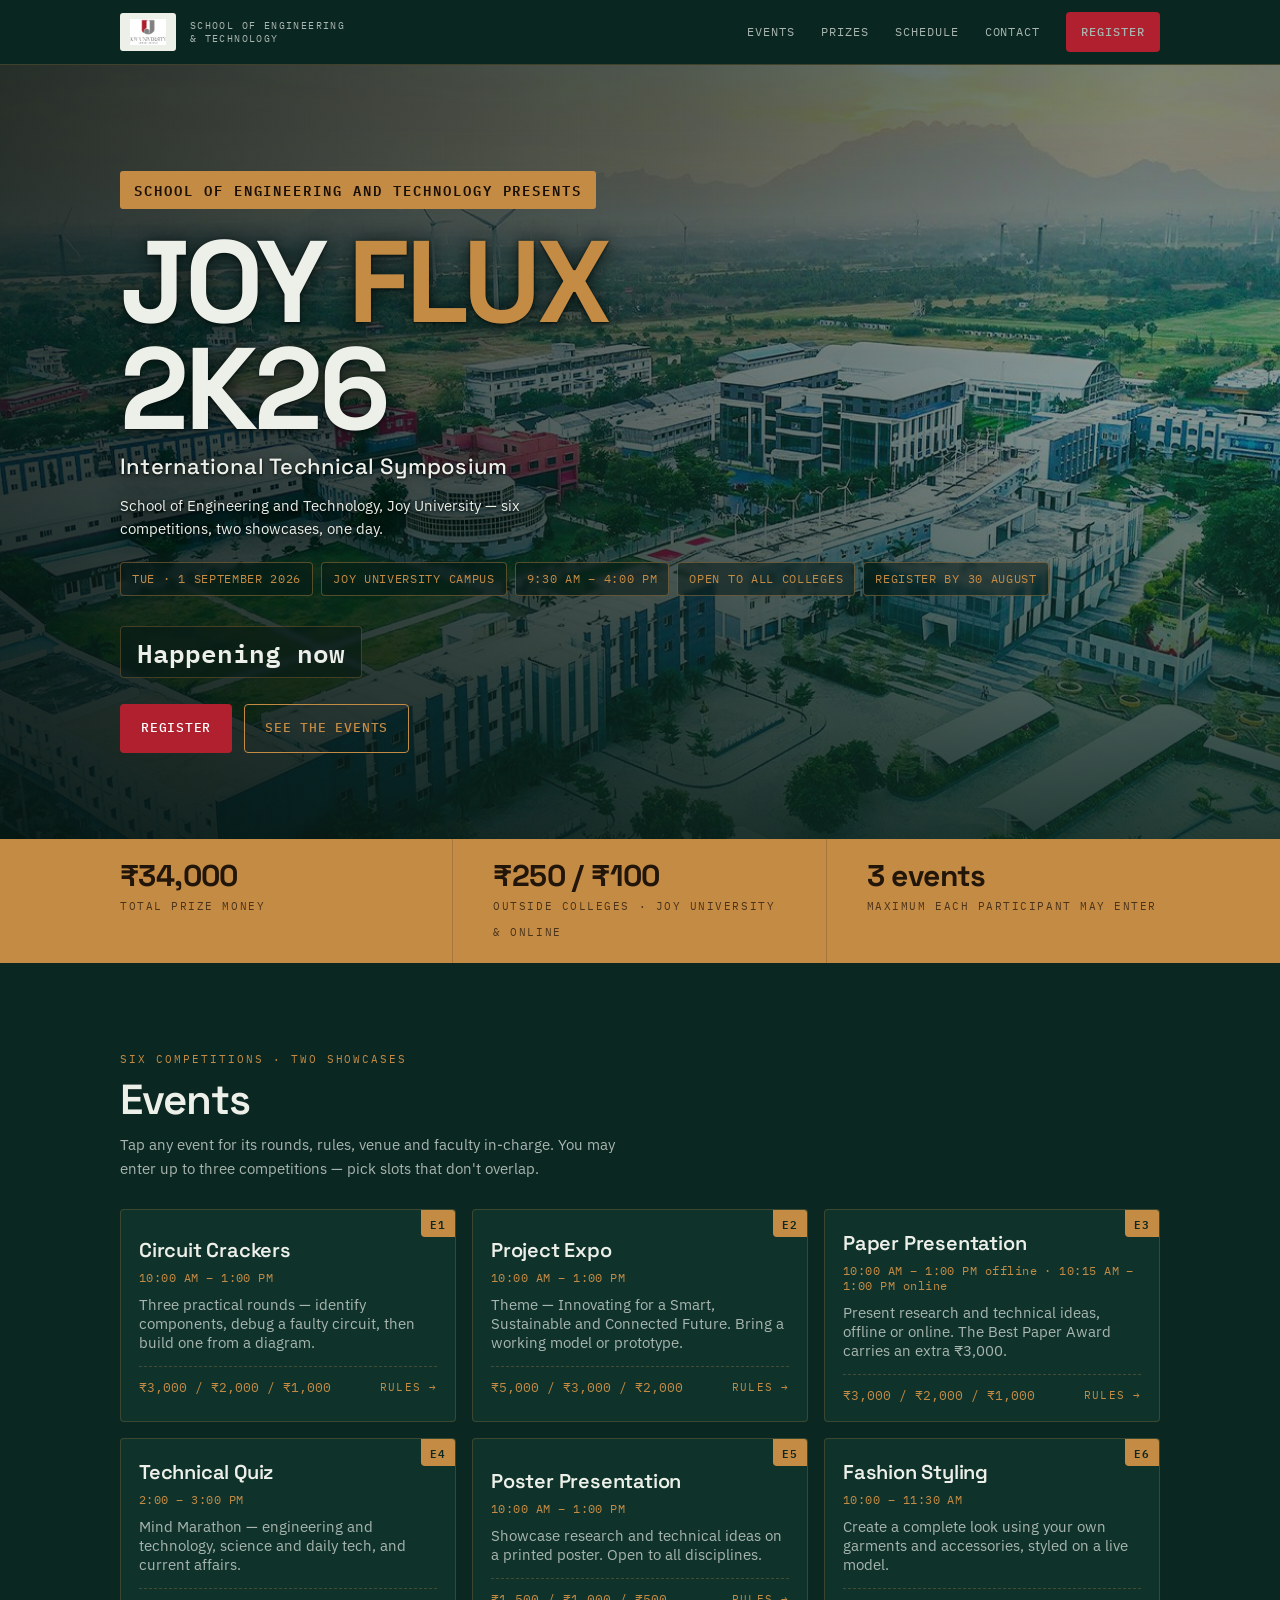
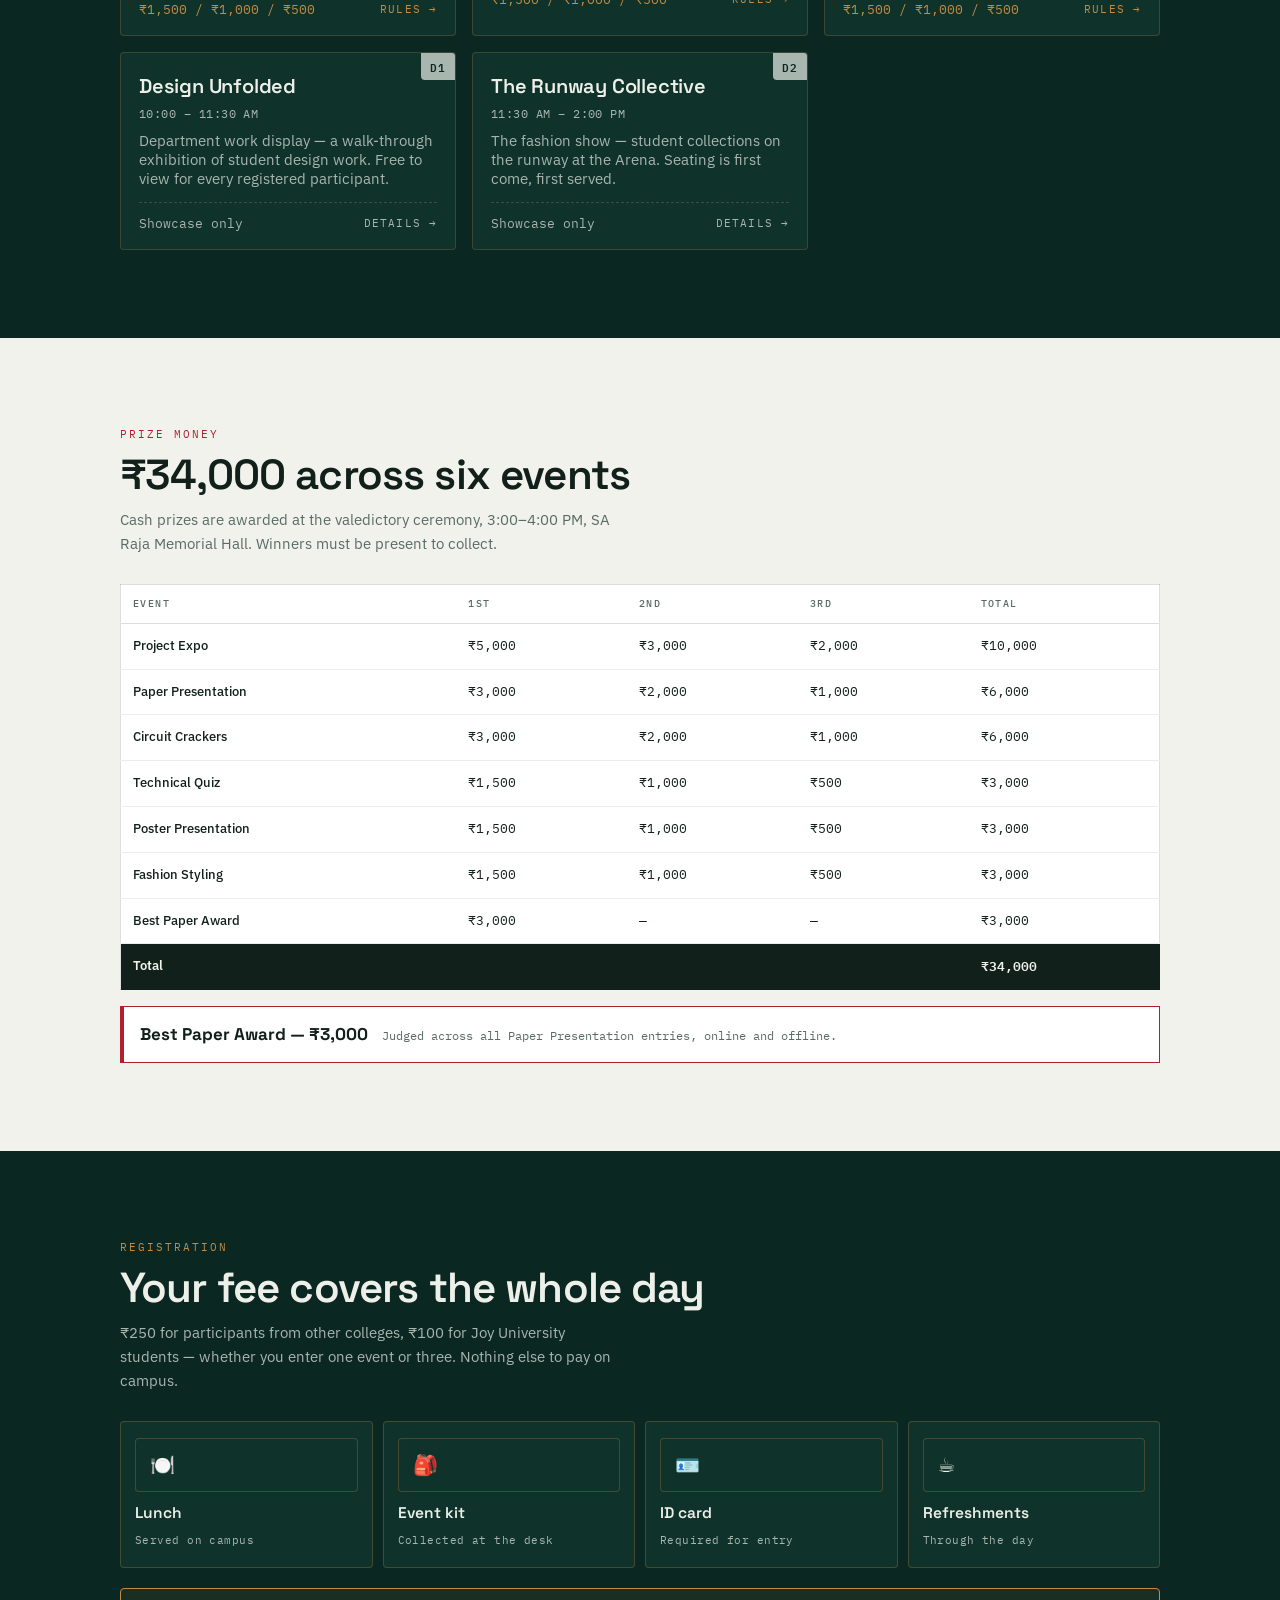
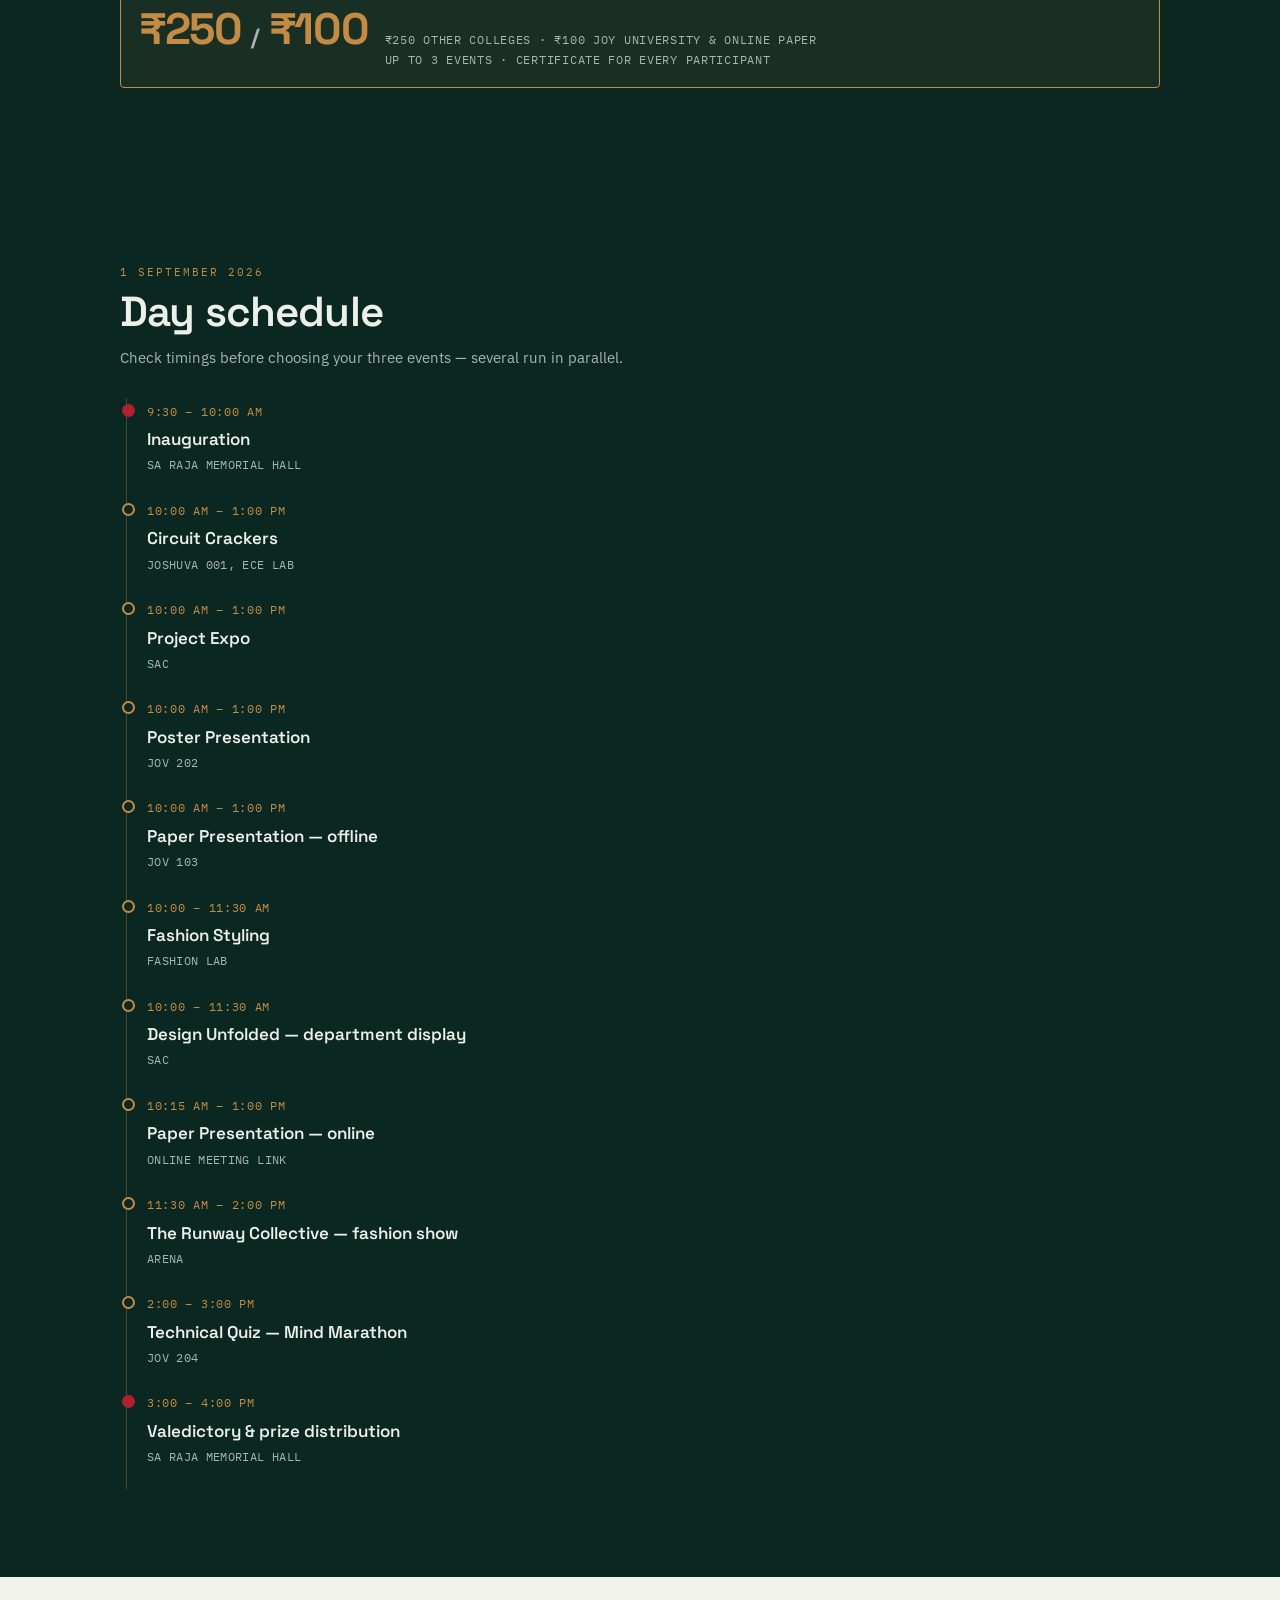
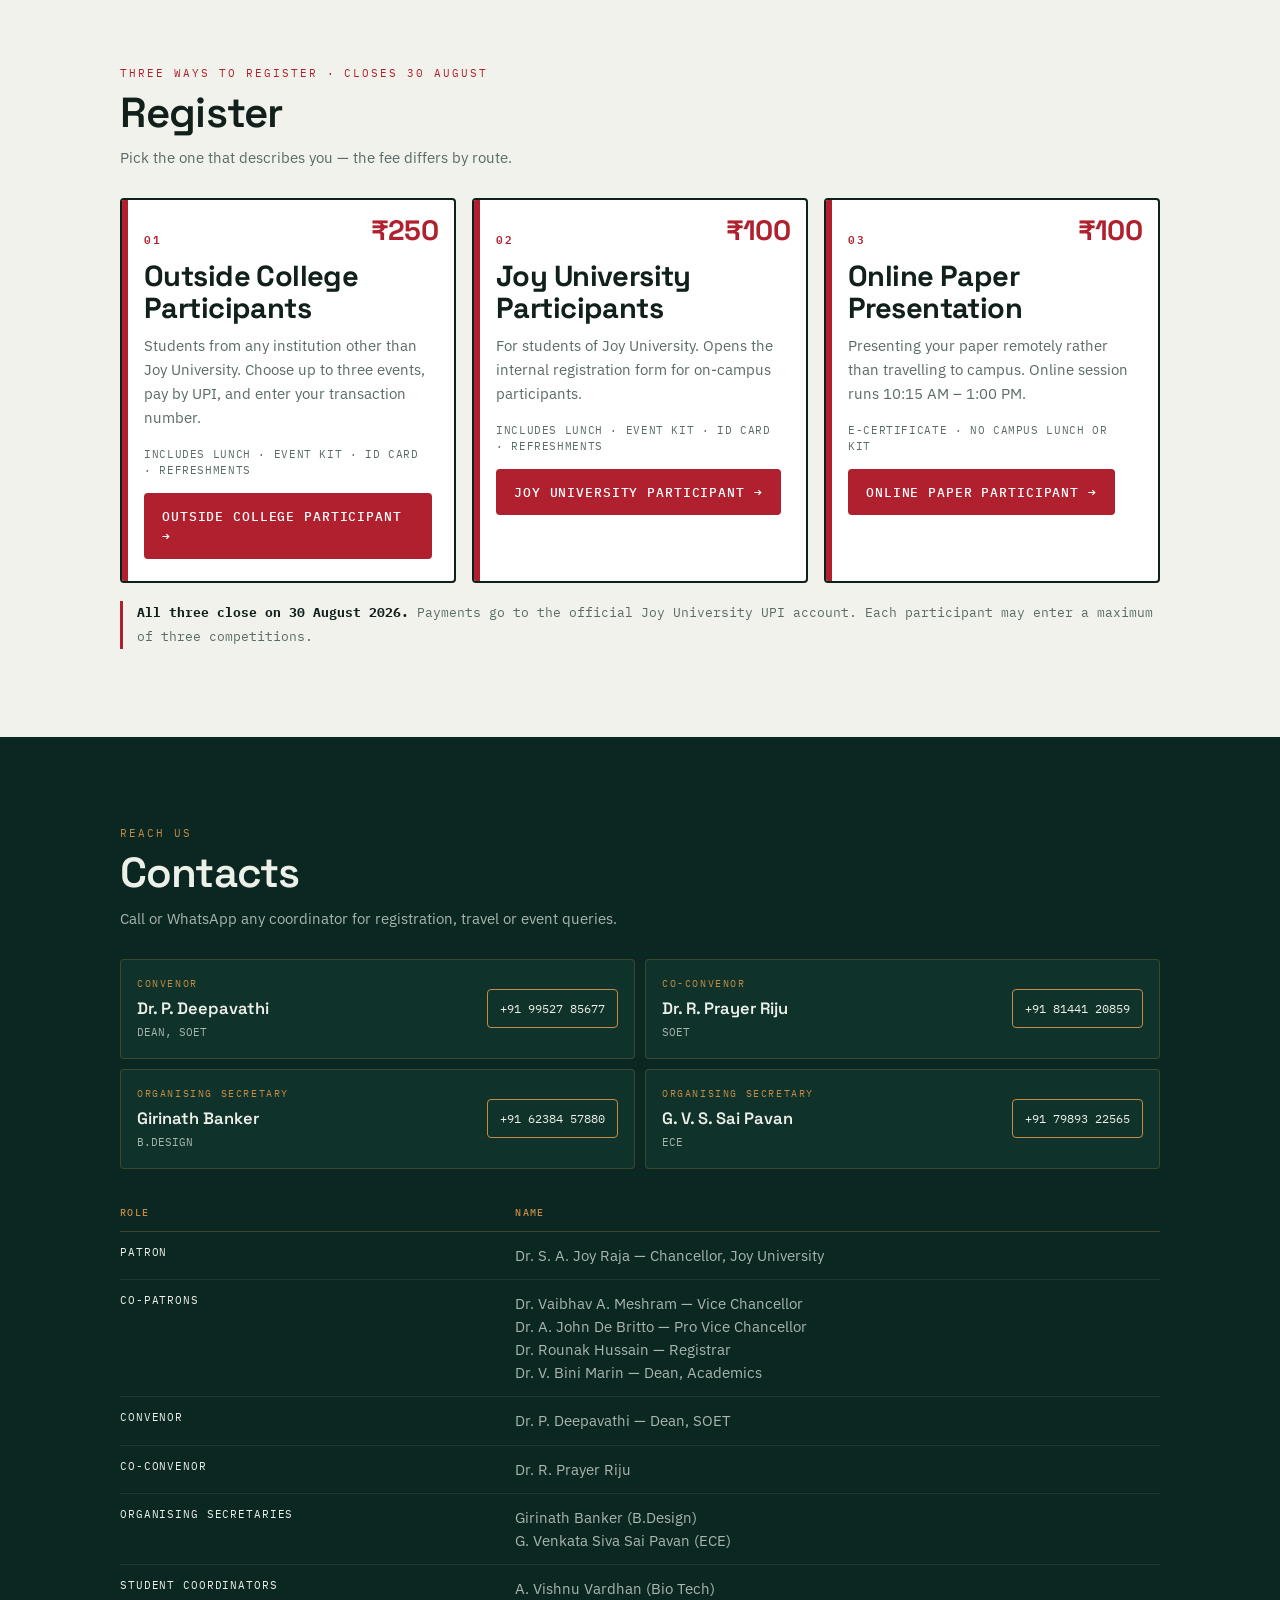
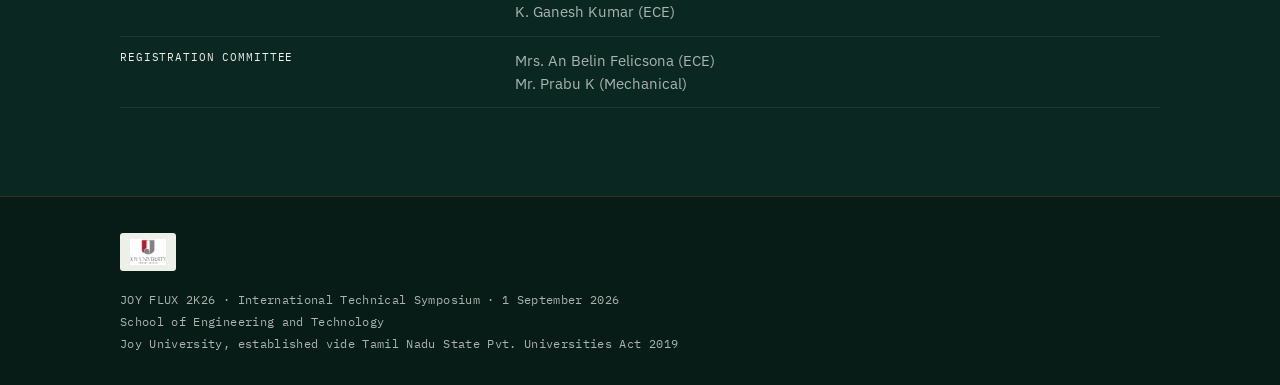
==== commit 9cee8288: "Add files via upload" ====
--- a/index.html
+++ b/index.html
@@ -4,7 +4,7 @@
 <meta charset="UTF-8">
 <meta name="viewport" content="width=device-width, initial-scale=1.0">
 <title>JOY FLUX 2K26 — International Technical Symposium | Joy University</title>
-<meta name="description" content="JOY FLUX 2K26, the International Technical Symposium of the School of Engineering and Technology, Joy University. September 1, 2026. Six events, prizes worth Rs 34,000, registration Rs 250 including lunch, event kit, ID card and refreshments.">
+<meta name="description" content="JOY FLUX 2K26, the International Technical Symposium of the School of Engineering and Technology, Joy University. September 1, 2026. Six events, prizes worth Rs 34,000, registration Rs 250 for other colleges and Rs 100 for Joy University students including lunch, event kit, ID card and refreshments.">
 <link rel="preconnect" href="https://fonts.googleapis.com">
 <link rel="preconnect" href="https://fonts.gstatic.com" crossorigin>
 <link href="https://fonts.googleapis.com/css2?family=Space+Grotesk:wght@400;500;600;700&family=IBM+Plex+Mono:wght@400;500;600&family=IBM+Plex+Sans:wght@400;500;600&display=swap" rel="stylesheet">
@@ -271,6 +271,44 @@
 .reg{background:var(--paper);color:var(--ink)}
 .reg .eyebrow{color:var(--crimson)}
 .reg .sec-head p{color:var(--ink-dim)}
+.routes{display:grid;grid-template-columns:1fr;gap:16px}
+.route{
+  position:relative;display:block;background:#fff;color:var(--ink);
+  border:2px solid var(--ink);border-radius:var(--r);
+  padding:26px 22px 22px;overflow:hidden;
+  transition:transform .16s ease,box-shadow .16s ease,border-color .16s ease;
+}
+.route::before{content:"";position:absolute;left:0;top:0;bottom:0;width:6px;background:var(--crimson)}
+.route:hover{transform:translateY(-3px);border-color:var(--crimson);box-shadow:0 10px 26px rgba(18,32,28,.16)}
+.route .rfee{
+  position:absolute;top:16px;right:16px;
+  font-family:var(--f-display);font-weight:700;font-size:clamp(22px,5.5vw,28px);
+  letter-spacing:-.02em;color:var(--crimson);line-height:1;
+}
+.route .rinc{
+  display:block;font-family:var(--f-mono);font-size:10.5px;letter-spacing:.06em;
+  text-transform:uppercase;color:var(--ink-dim);margin-bottom:14px;
+}
+.route h3{padding-right:66px}
+.route .rnum{
+  font-family:var(--f-mono);font-size:11px;letter-spacing:.2em;color:var(--crimson);font-weight:600;
+}
+.route h3{
+  font-family:var(--f-display);font-weight:700;letter-spacing:-.02em;line-height:1.1;
+  font-size:clamp(22px,5.4vw,29px);margin:8px 0 10px;
+}
+.route p{font-size:15px;color:var(--ink-dim);margin-bottom:16px}
+.route .rgo{
+  display:inline-block;background:var(--crimson);color:#fff;
+  font-family:var(--f-mono);font-size:12.5px;font-weight:500;letter-spacing:.07em;text-transform:uppercase;
+  padding:13px 18px;border-radius:var(--r);
+}
+.route:hover .rgo{background:var(--crimson-lift)}
+.rnote{
+  margin-top:18px;font-family:var(--f-mono);font-size:12.5px;line-height:1.9;color:var(--ink-dim);
+  border-left:3px solid var(--crimson);padding-left:14px;
+}
+.rnote b{color:var(--ink)}
 .steps{display:grid;grid-template-columns:1fr;gap:14px}
 .step{background:#fff;border:1px solid rgba(18,32,28,.13);border-radius:var(--r);padding:20px 18px}
 .step .num{font-family:var(--f-mono);font-size:10.5px;letter-spacing:.16em;text-transform:uppercase;color:var(--crimson)}
@@ -341,6 +379,7 @@
   .board{grid-template-columns:repeat(2,1fr);gap:16px}
   .inc{grid-template-columns:repeat(4,1fr)}
   .steps{grid-template-columns:repeat(3,1fr)}
+  .routes{grid-template-columns:repeat(3,1fr)}
   .contacts{grid-template-columns:repeat(2,1fr)}
   .ribbon .wrap{grid-template-columns:repeat(3,1fr)}
   .rb{border-bottom:none;border-right:1px solid rgba(34,22,10,.18)}
@@ -374,7 +413,7 @@
         <a href="#prizes">Prizes</a>
         <a href="#schedule">Schedule</a>
         <a href="#contact">Contact</a>
-        <a href="register.html" class="btn btn-primary btn-sm">Register ₹250</a>
+        <a href="#register" class="btn btn-primary btn-sm">Register</a>
       </nav>
       <button class="burger" id="burger" aria-label="Open menu" aria-expanded="false">
         <span></span><span></span><span></span>
@@ -383,9 +422,9 @@
     <nav class="mobnav" id="mobnav">
       <a href="#events">Events</a>
       <a href="#prizes">Prizes</a>
-      <a href="#includes">What ₹250 covers</a>
+      <a href="#includes">What the fee covers</a>
       <a href="#schedule">Schedule</a>
-      <a href="register.html">Register</a>
+      <a href="#register">Register</a>
       <a href="#contact">Contact</a>
     </nav>
   </div>
@@ -418,7 +457,7 @@
     </div>
 
     <div class="hero-cta">
-      <a href="register.html" class="btn btn-primary">Register — ₹250</a>
+      <a href="#register" class="btn btn-primary">Register</a>
       <a href="#events" class="btn btn-ghost">See the events</a>
     </div>
   </div>
@@ -428,7 +467,7 @@
 <div class="ribbon">
   <div class="wrap">
     <div class="rb"><b>₹34,000</b><span>Total prize money</span></div>
-    <div class="rb"><b>₹250</b><span>One fee · lunch, kit, ID card, refreshments</span></div>
+    <div class="rb"><b>₹250 / ₹100</b><span>Outside colleges · Joy University &amp; online</span></div>
     <div class="rb"><b>3 events</b><span>Maximum each participant may enter</span></div>
   </div>
 </div>
@@ -485,8 +524,8 @@
   <div class="wrap">
     <div class="sec-head">
       <div class="eyebrow">Registration</div>
-      <h2>One fee covers the whole day</h2>
-      <p>₹250 per participant, whether you enter one event or three. Nothing else to pay on campus.</p>
+      <h2>Your fee covers the whole day</h2>
+      <p>₹250 for participants from other colleges, ₹100 for Joy University students — whether you enter one event or three. Nothing else to pay on campus.</p>
     </div>
 
     <div class="inc">
@@ -497,8 +536,8 @@
     </div>
 
     <div class="feebox">
-      <div class="amt">₹250</div>
-      <div class="txt">PER PARTICIPANT · ALL-INCLUSIVE<br>UP TO 3 EVENTS · CERTIFICATE FOR EVERY PARTICIPANT</div>
+      <div class="amt">₹250 <span style="font-size:.5em;color:var(--silk-dim)">/</span> ₹100</div>
+      <div class="txt">₹250 OTHER COLLEGES · ₹100 JOY UNIVERSITY &amp; ONLINE PAPER<br>UP TO 3 EVENTS · CERTIFICATE FOR EVERY PARTICIPANT</div>
     </div>
   </div>
 </section>
@@ -549,7 +588,7 @@
         <p>SAC</p>
       </div>
       <div class="row">
-        <time>11:00 AM – 1:00 PM</time>
+        <time>10:15 AM – 1:00 PM</time>
         <h4>Paper Presentation — online</h4>
         <p>ONLINE MEETING LINK</p>
         
@@ -573,38 +612,47 @@
   </div>
 </section>
 
-<!-- ================= REGISTER CTA ================= -->
+<!-- ================= REGISTER ================= -->
 <section id="register" class="reg">
   <div class="wrap">
     <div class="sec-head">
-      <div class="eyebrow">Three steps · about two minutes</div>
+      <div class="eyebrow">Three ways to register · closes 30 August</div>
       <h2>Register</h2>
-      <p>Pick your events, pay ₹250 by UPI, then enter the transaction number. Your seat is confirmed once the registration committee verifies the payment.</p>
-    </div>
-
-    <div class="steps">
-      <div class="step">
-        <div class="num">Step 01</div>
-        <h3>Choose your events</h3>
-        <p>Up to three competitions per participant. The form blocks a fourth and warns you about clashing timings.</p>
-      </div>
-      <div class="step">
-        <div class="num">Step 02</div>
-        <h3>Pay ₹250 by UPI</h3>
-        <p>Scan the university QR — the amount is already set to ₹250 — or tap to open GPay, PhonePe or Paytm on your phone.</p>
-      </div>
-      <div class="step">
-        <div class="num">Step 03</div>
-        <h3>Enter the transaction number</h3>
-        <p>Submit your details with the 12-digit UTR from the payment. Confirmation reaches you on WhatsApp.</p>
-      </div>
-    </div>
-
-    <div style="margin-top:22px;display:flex;flex-wrap:wrap;gap:12px;align-items:center">
-      <a href="register.html" class="btn btn-primary">Start registration — ₹250</a>
-      <span style="font-family:var(--f-mono);font-size:12px;color:var(--ink-dim);letter-spacing:.04em">
-        REGISTRATION CLOSES 30 AUGUST · PAYMENTS GO TO THE OFFICIAL JOY UNIVERSITY UPI ACCOUNT
-      </span>
+      <p>Pick the one that describes you — the fee differs by route.</p>
+    </div>
+
+    <div class="routes">
+      <a class="route" href="register.html">
+        <span class="rnum">01</span>
+        <span class="rfee">₹250</span>
+        <h3>Outside College Participants</h3>
+        <p>Students from any institution other than Joy University. Choose up to three events, pay by UPI, and enter your transaction number.</p>
+        <span class="rinc">Includes lunch · event kit · ID card · refreshments</span>
+        <span class="rgo">Outside College Participant →</span>
+      </a>
+
+      <a class="route" href="https://forms.gle/Tb4uJyt2MyJJpkWMA" target="_blank" rel="noopener">
+        <span class="rnum">02</span>
+        <span class="rfee">₹100</span>
+        <h3>Joy University Participants</h3>
+        <p>For students of Joy University. Opens the internal registration form for on-campus participants.</p>
+        <span class="rinc">Includes lunch · event kit · ID card · refreshments</span>
+        <span class="rgo">Joy University Participant →</span>
+      </a>
+
+      <a class="route" href="https://forms.gle/AEKTDwrByFz3d9fr9" target="_blank" rel="noopener">
+        <span class="rnum">03</span>
+        <span class="rfee">₹100</span>
+        <h3>Online Paper Presentation</h3>
+        <p>Presenting your paper remotely rather than travelling to campus. Online session runs 10:15 AM – 1:00 PM.</p>
+        <span class="rinc">E-certificate · no campus lunch or kit</span>
+        <span class="rgo">Online Paper Participant →</span>
+      </a>
+    </div>
+
+    <div class="rnote">
+      <b>All three close on 30 August 2026.</b> Payments go to the official Joy University UPI account.
+      Each participant may enter a maximum of three competitions.
     </div>
   </div>
 </section>
@@ -680,8 +728,8 @@
 </footer>
 
 <div class="stickycta">
-  <div class="fee"><b>₹250</b>all-inclusive</div>
-  <a href="register.html" class="btn btn-primary">Register now</a>
+  <div class="fee"><b>₹100–₹250</b>by route</div>
+  <a href="#register" class="btn btn-primary">Register now</a>
 </div>
 
 <!-- ================= MODAL ================= -->
@@ -697,44 +745,54 @@
 const EVENTS = [
 {
   id:"E1", name:"Circuit Crackers", cls:"",
-  blurb:"Identify electronic symbols under time pressure, then design the circuit you're handed the components for.",
-  time:"10:00 AM – 1:00 PM", venue:"JOSHUVA 001, ECE Lab", incharge:"Ms. An Belin Felicsona",
+  blurb:"Three practical rounds — identify components, debug a faulty circuit, then build one from a diagram.",
+  time:"10:00 AM – 1:00 PM", venue:"JOSHUVA 001, ECE Lab",
   team:"Individual", prize:"₹3,000 / ₹2,000 / ₹1,000",
   rounds:[
-    "<b>Round 1 — Name the symbol (10:00 – 10:20 AM).</b> Participants are shown symbols of electronic devices and must identify each one correctly.",
-    "<b>Round 2 — Circuit design (10:20 – 11:00 AM).</b> Participants are given the apparatus required, must identify the circuit and design it."
+    "<b>Round 1 — Identify the component (10 × 30 seconds).</b> A component or its image is shown; name it and state its basic use. Ten questions, 30 seconds each, and no changing an answer once the time is up. One mark for the correct name and one for the correct function. No negative marking.",
+    "<b>Round 2 — Circuit debugging (10–15 minutes).</b> You are given a circuit containing one or more deliberate faults. Identify the error, explain it to the judge, correct it, and demonstrate the correct output.",
+    "<b>Round 3 — Build the circuit (15–20 minutes).</b> Build the given circuit exactly as per the diagram using only the components provided. Inform the judge when ready; the circuit counts as successful only when it produces the specified output."
   ],
   rules:[
-    "Stay strictly within the time allotted for each round.",
-    "Mobile phones and electronic gadgets are not permitted inside the lab.",
-    "Manage your time efficiently — rounds will not be extended.",
-    "Any form of malpractice leads to immediate disqualification.",
-    "Be at the venue 10 minutes before 10:00 AM."
+    "This is an individual event.",
+    "Report at the venue 15 minutes before the scheduled start time.",
+    "Carry your college ID card and wear appropriate attire.",
+    "Use only the components and equipment provided by the organisers.",
+    "Mobile phones, internet, AI tools, reference books and outside assistance are not permitted during the rounds.",
+    "Do not begin modifying or building a circuit until the START signal is given.",
+    "Inform the judge before testing or powering a circuit, and switch the supply off before making major changes.",
+    "Speed alone does not win — correctness and safety carry equal weight.",
+    "Misconduct, cheating, or intentional damage to equipment leads to disqualification.",
+    "The decision of the judges and event coordinators is final and binding."
   ],
   draft:false
 },
 {
   id:"E2", name:"Project Expo", cls:"",
   blurb:"Theme — Innovating for a Smart, Sustainable and Connected Future. Bring a working model or prototype.",
-  time:"10:00 AM – 1:00 PM", venue:"SAC", incharge:"Ms. Sudha Priya",
+  time:"10:00 AM – 1:00 PM", venue:"SAC",
   team:"Teams of up to 3", prize:"₹5,000 / ₹3,000 / ₹2,000",
   rounds:[
-    "<b>Setup (9:00 – 9:45 AM).</b> Assemble your model at the allotted table. Power outlets are provided.",
-    "<b>Judging (10:00 AM – 1:00 PM).</b> 5 minutes to demonstrate, 3 minutes of questions from the judging panel."
+    "<b>Setup.</b> Complete your project setup within the time allotted at the venue.",
+    "<b>Judging.</b> 5 minutes to demonstrate, followed by 3 minutes of questions from the panel."
   ],
   rules:[
-    "The project must relate to the announced theme.",
-    "Bring your own laptop, poster, extension board and any consumables.",
-    "Working models score higher than static or simulated demonstrations.",
-    "Projects previously awarded at another symposium are not eligible.",
-    "Judging covers innovation, technical depth, feasibility, presentation and social relevance."
+    "Each team may have a maximum of 3 participants.",
+    "The project must relate to the announced expo theme.",
+    "Working prototypes are preferred over static or simulated models.",
+    "Bring your own laptop, poster, extension board, tools and required consumables.",
+    "Projects previously awarded or presented at another symposium are not eligible.",
+    "Judging covers innovation, technical depth, feasibility, presentation and social relevance.",
+    "Report at the venue at least 10 minutes before the event.",
+    "All participants must carry a valid college ID.",
+    "The decision of the judging panel is final and binding."
   ],
   draft:false
 },
 {
   id:"E3", name:"Paper Presentation", cls:"",
   blurb:"Present research and technical ideas, offline or online. The Best Paper Award carries an extra ₹3,000.",
-  time:"10:00 AM – 1:00 PM offline · 11:00 AM – 1:00 PM online", venue:"JOV 103", incharge:"Offline: Dr. Praveen Laws · Online: Dr. R. Prayer Riju",
+  time:"10:00 AM – 1:00 PM offline · 10:15 AM – 1:00 PM online", venue:"JOV 103",
   team:"Up to 2 presenters", prize:"₹3,000 / ₹2,000 / ₹1,000 + Best Paper ₹3,000",
   rounds:[
     "<b>Abstract screening.</b> Send an abstract of about 250 words before the announced deadline. Shortlisted authors are informed by email.",
@@ -743,7 +801,7 @@
   rules:[
     "Papers may come from any engineering or interdisciplinary domain.",
     "Prepare slides in IEEE format; carry a copy on a pen drive and in your email.",
-    "Both presenters must register separately and pay ₹250 each.",
+    "Both presenters must register separately and pay the fee for their route.",
     "Plagiarised work is disqualified without appeal.",
     "Online presenters must join the meeting link 15 minutes early with a stable connection."
   ],
@@ -751,27 +809,29 @@
 },
 {
   id:"E4", name:"Technical Quiz", cls:"",
-  blurb:"Mind Marathon — an interdisciplinary quiz across engineering, science and technology current affairs.",
-  time:"2:00 – 3:00 PM", venue:"JOV 204", incharge:"Ms. Andreena Joseph",
-  team:"Teams of 2", prize:"₹1,500 / ₹1,000 / ₹500",
+  blurb:"Mind Marathon — engineering and technology, science and daily tech, and current affairs.",
+  time:"2:00 – 3:00 PM", venue:"JOV 204",
+  team:"Teams of 1–2", prize:"₹1,500 / ₹1,000 / ₹500",
   rounds:[
-    "<b>Prelims.</b> Written multiple-choice round; the top teams move forward.",
-    "<b>Rapid fire.</b> Timed questions passed between teams.",
-    "<b>Buzzer finale.</b> Negative marking applies on the buzzer round."
+    "<b>Round 1 — Preliminary screening.</b> A filter round; the top teams qualify. A sudden-death tie-breaker settles any tie for a qualifying place.",
+    "<b>Round 2 — Rapid round.</b> Direct questions to each team. +10 for a correct answer, no negative marking. An unanswered question passes to the next team and carries 5 marks.",
+    "<b>Round 3 — Buzzer finale.</b> The first team to buzz gets 5 seconds to answer. +10 for a correct answer, −5 for an incorrect one."
   ],
   rules:[
-    "Both team members must be registered participants.",
-    "Phones, smart watches and calculators stay switched off and in your bag.",
-    "The quizmaster's decision is final on every question.",
+    "Each team must consist of 1 to 2 members.",
+    "Mobile phones, smartwatches and any electronic gadgets are strictly prohibited — carrying one at any point means immediate elimination.",
+    "Questions are drawn from engineering and technology, science and daily tech, and current affairs.",
+    "Maintain discipline and decorum throughout the event.",
+    "Malpractice, prompting from the audience, or cheating leads to immediate disqualification.",
     "Ties are broken by a sudden-death question.",
-    "Teams arriving after the prelims begin are not admitted."
+    "In any dispute, the decision of the Quiz Master and the judging panel is final and binding."
   ],
   draft:false
 },
 {
   id:"E5", name:"Poster Presentation", cls:"",
   blurb:"Showcase research and technical ideas on a printed poster. Open to all disciplines.",
-  time:"10:00 AM – 1:00 PM", venue:"JOV 202", incharge:"Mr. Prabhu K",
+  time:"10:00 AM – 1:00 PM", venue:"JOV 202",
   team:"Up to 2 authors", prize:"₹1,500 / ₹1,000 / ₹500",
   rounds:[
     "<b>Display setup (9:30 – 10:00 AM).</b> Mount your poster at the allotted board.",
@@ -789,7 +849,7 @@
 {
   id:"E6", name:"Fashion Styling", cls:"",
   blurb:"Create a complete look using your own garments and accessories, styled on a live model.",
-  time:"10:00 – 11:30 AM", venue:"Fashion Lab", incharge:"Ms. Aruna",
+  time:"10:00 – 11:30 AM", venue:"Fashion Lab",
   team:"Individual or pair", prize:"₹1,500 / ₹1,000 / ₹500",
   rounds:[
     "<b>Styling (10:00 – 11:00 AM).</b> Style your model within the time allowed.",
@@ -807,7 +867,7 @@
 {
   id:"D1", name:"Design Unfolded", cls:"display-only",
   blurb:"Department work display — a walk-through exhibition of student design work. Free to view for every registered participant.",
-  time:"10:00 – 11:30 AM", venue:"SAC", incharge:"Ms. Nisha",
+  time:"10:00 – 11:30 AM", venue:"SAC",
   team:"Exhibition — not a competition", prize:"Showcase only",
   rounds:["<b>Open viewing (10:00 – 11:30 AM).</b> Walk through at any point during the window."],
   rules:[
@@ -820,7 +880,7 @@
 {
   id:"D2", name:"The Runway Collective", cls:"display-only",
   blurb:"The fashion show — student collections on the runway at the Arena. Seating is first come, first served.",
-  time:"11:30 AM – 2:00 PM", venue:"Arena", incharge:"Ms. Gloriya",
+  time:"11:30 AM – 2:00 PM", venue:"Arena",
   team:"Showcase — not a competition", prize:"Showcase only",
   rounds:["<b>Runway (11:30 AM – 2:00 PM).</b> Collections presented in sequence."],
   rules:[
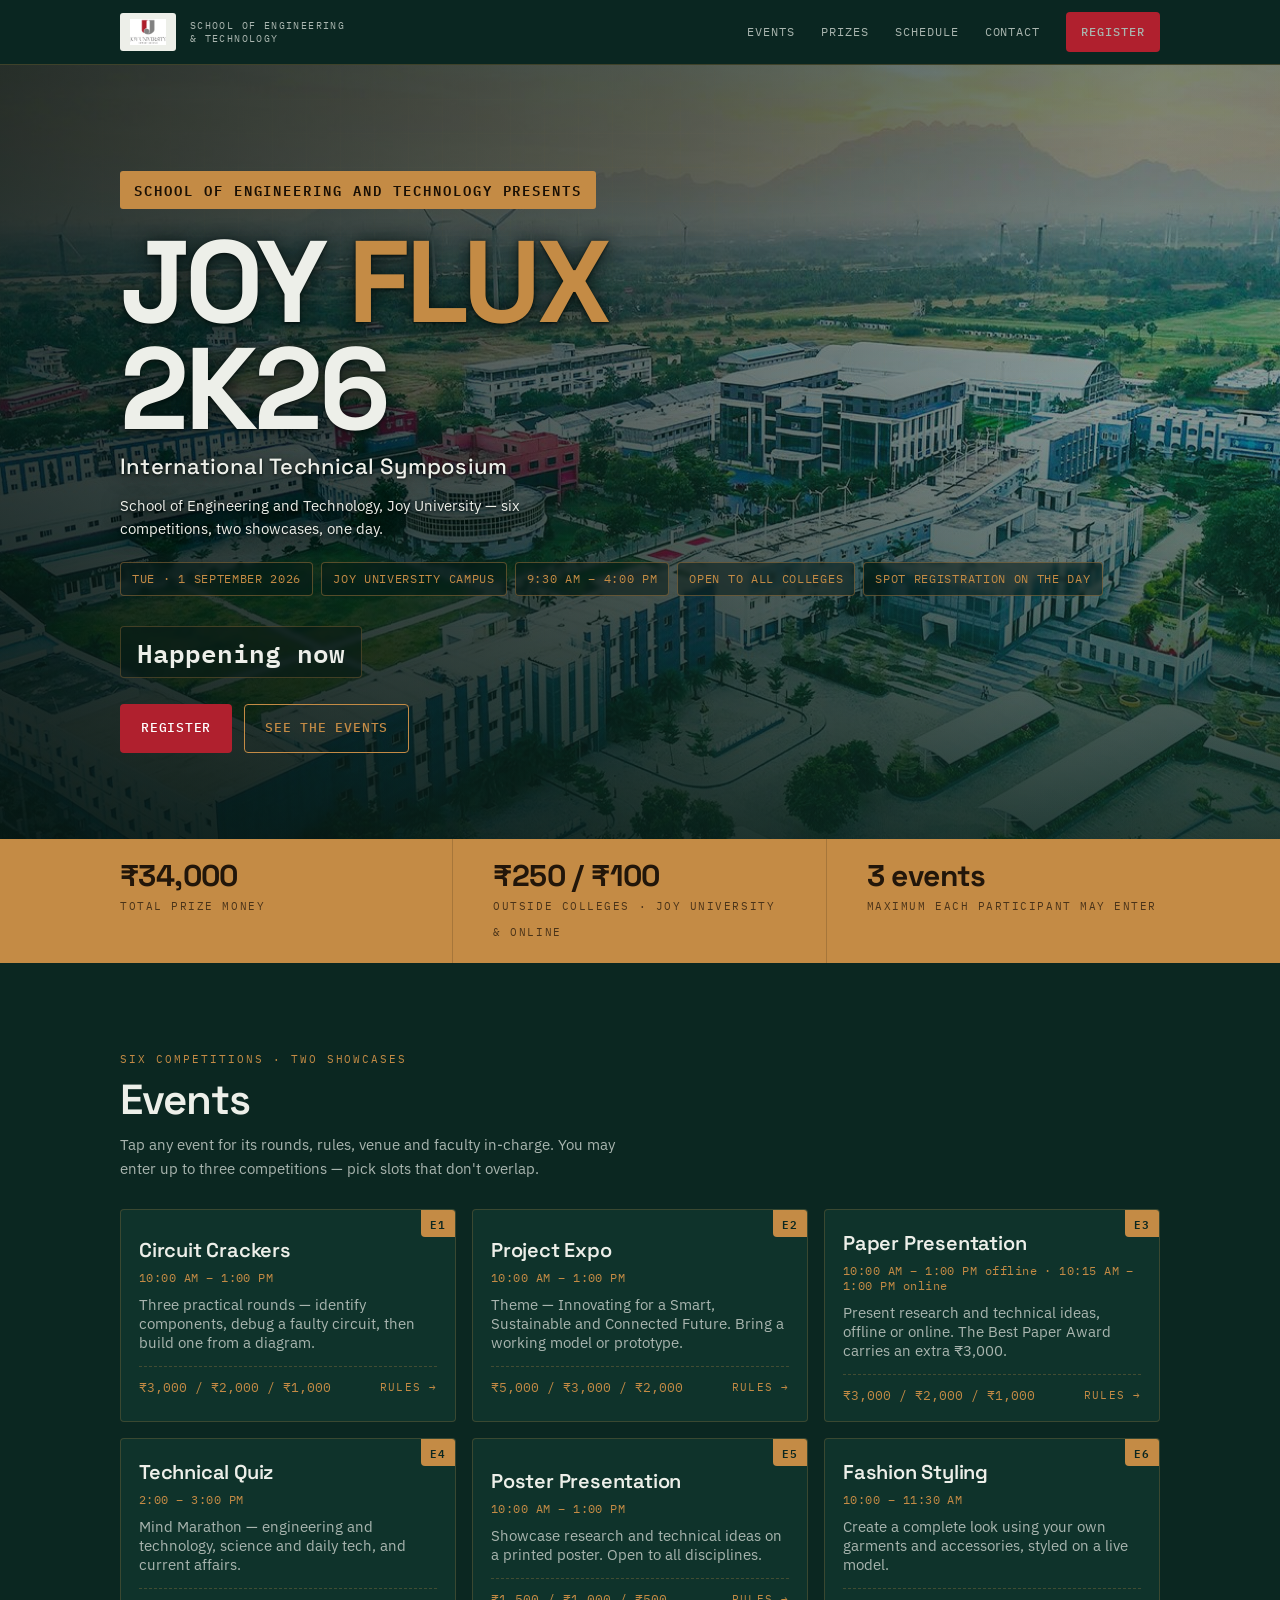
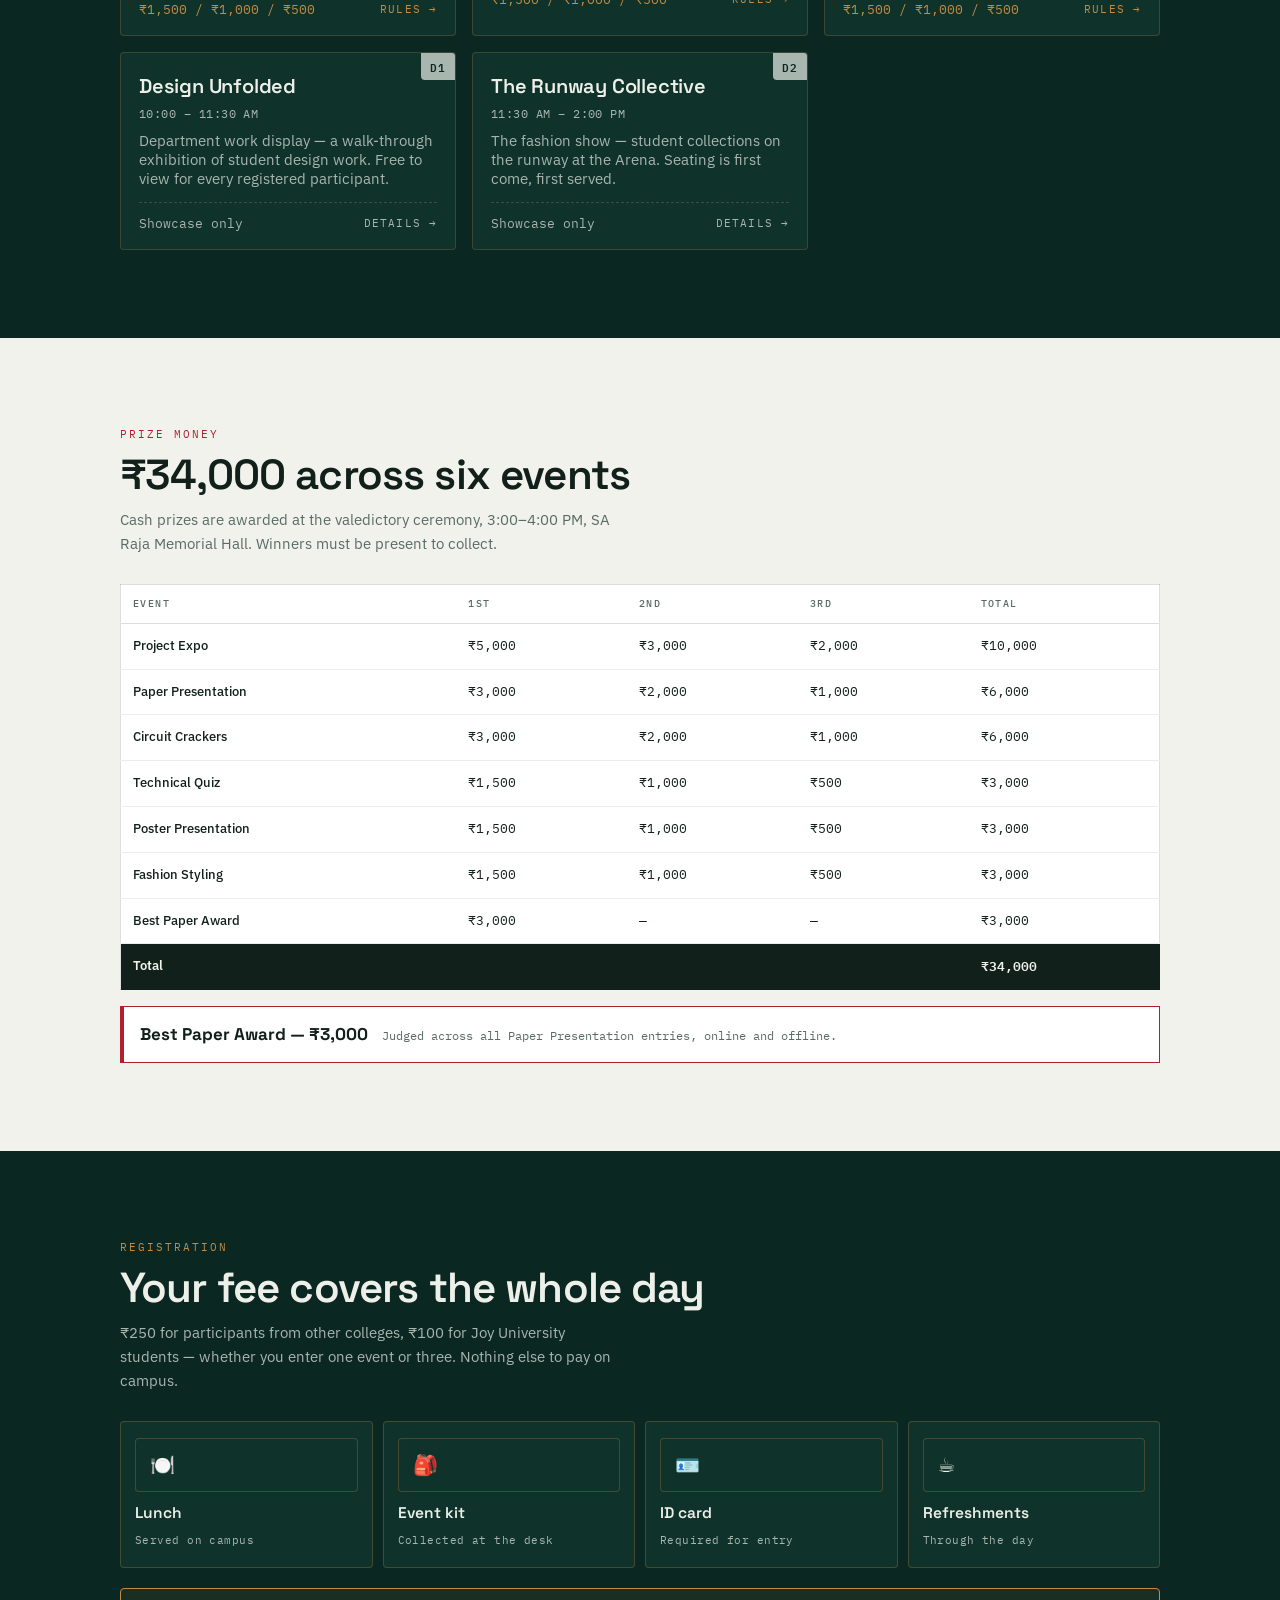
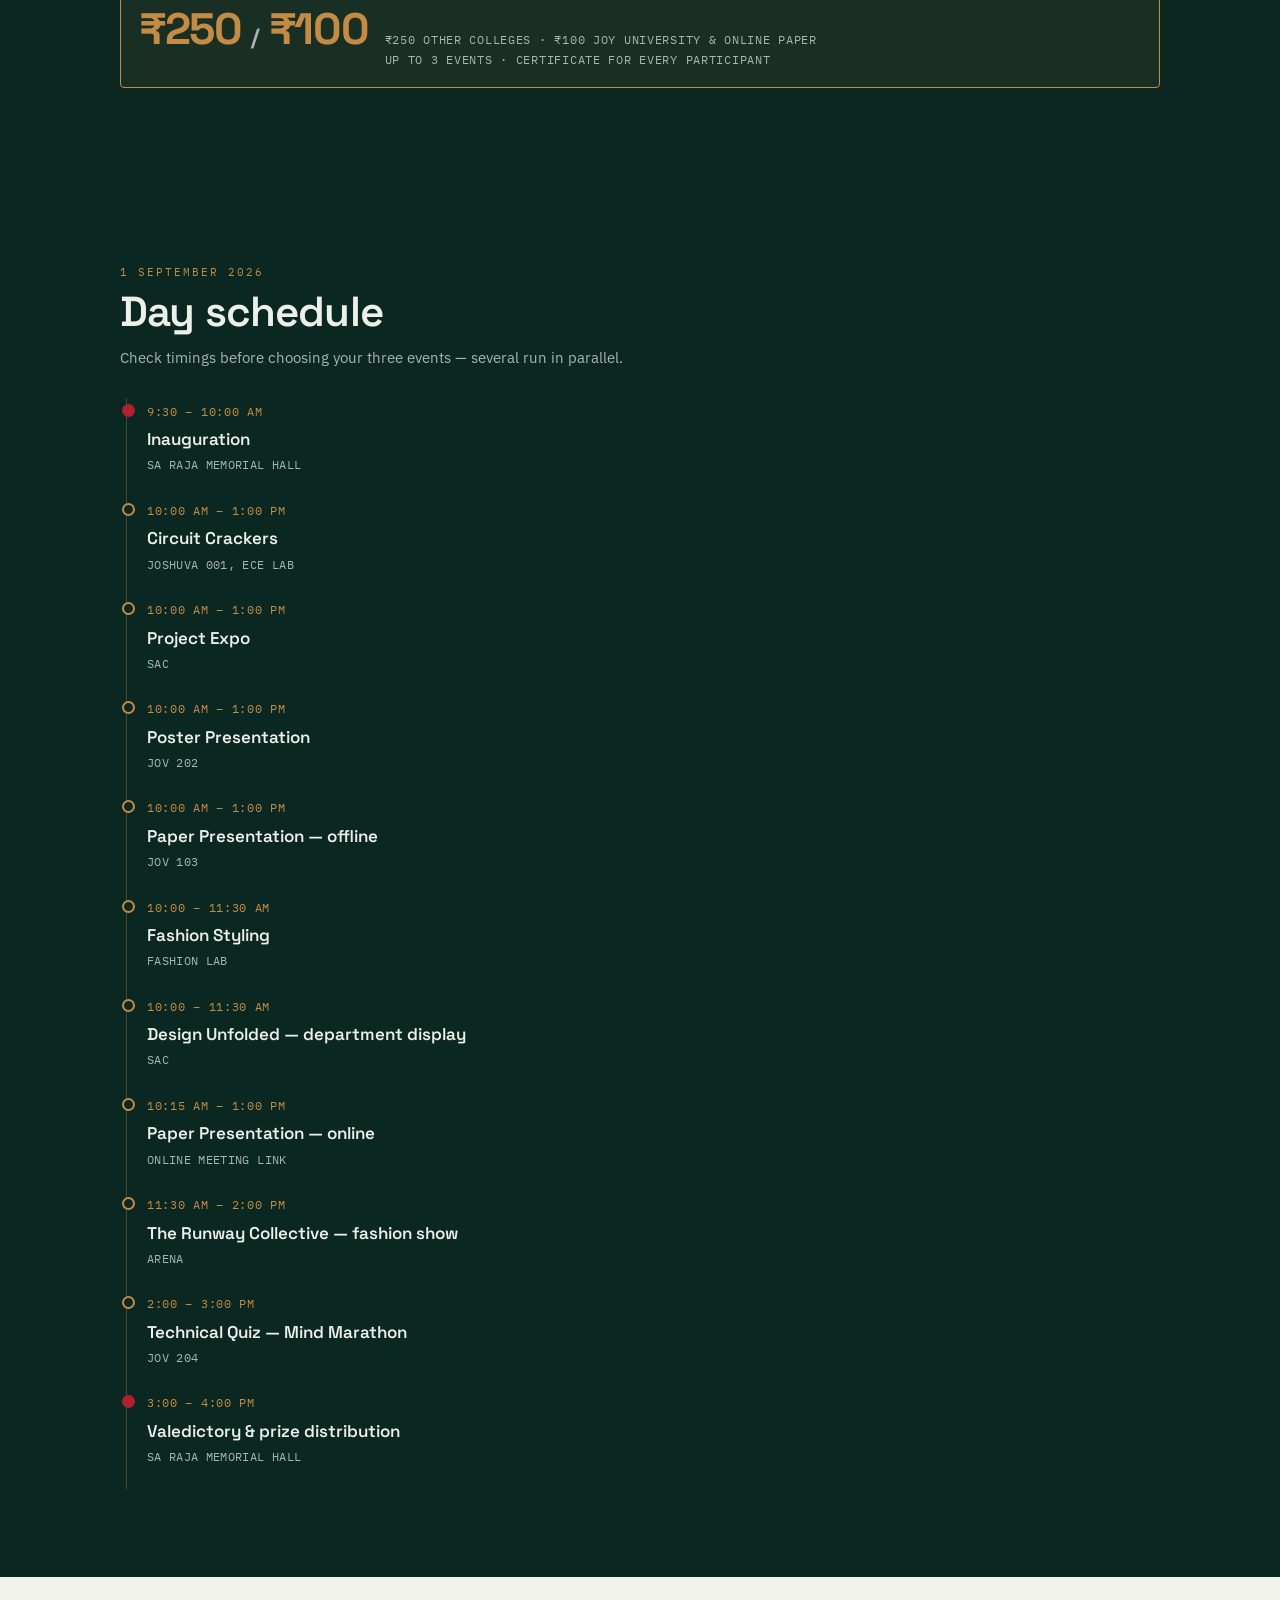
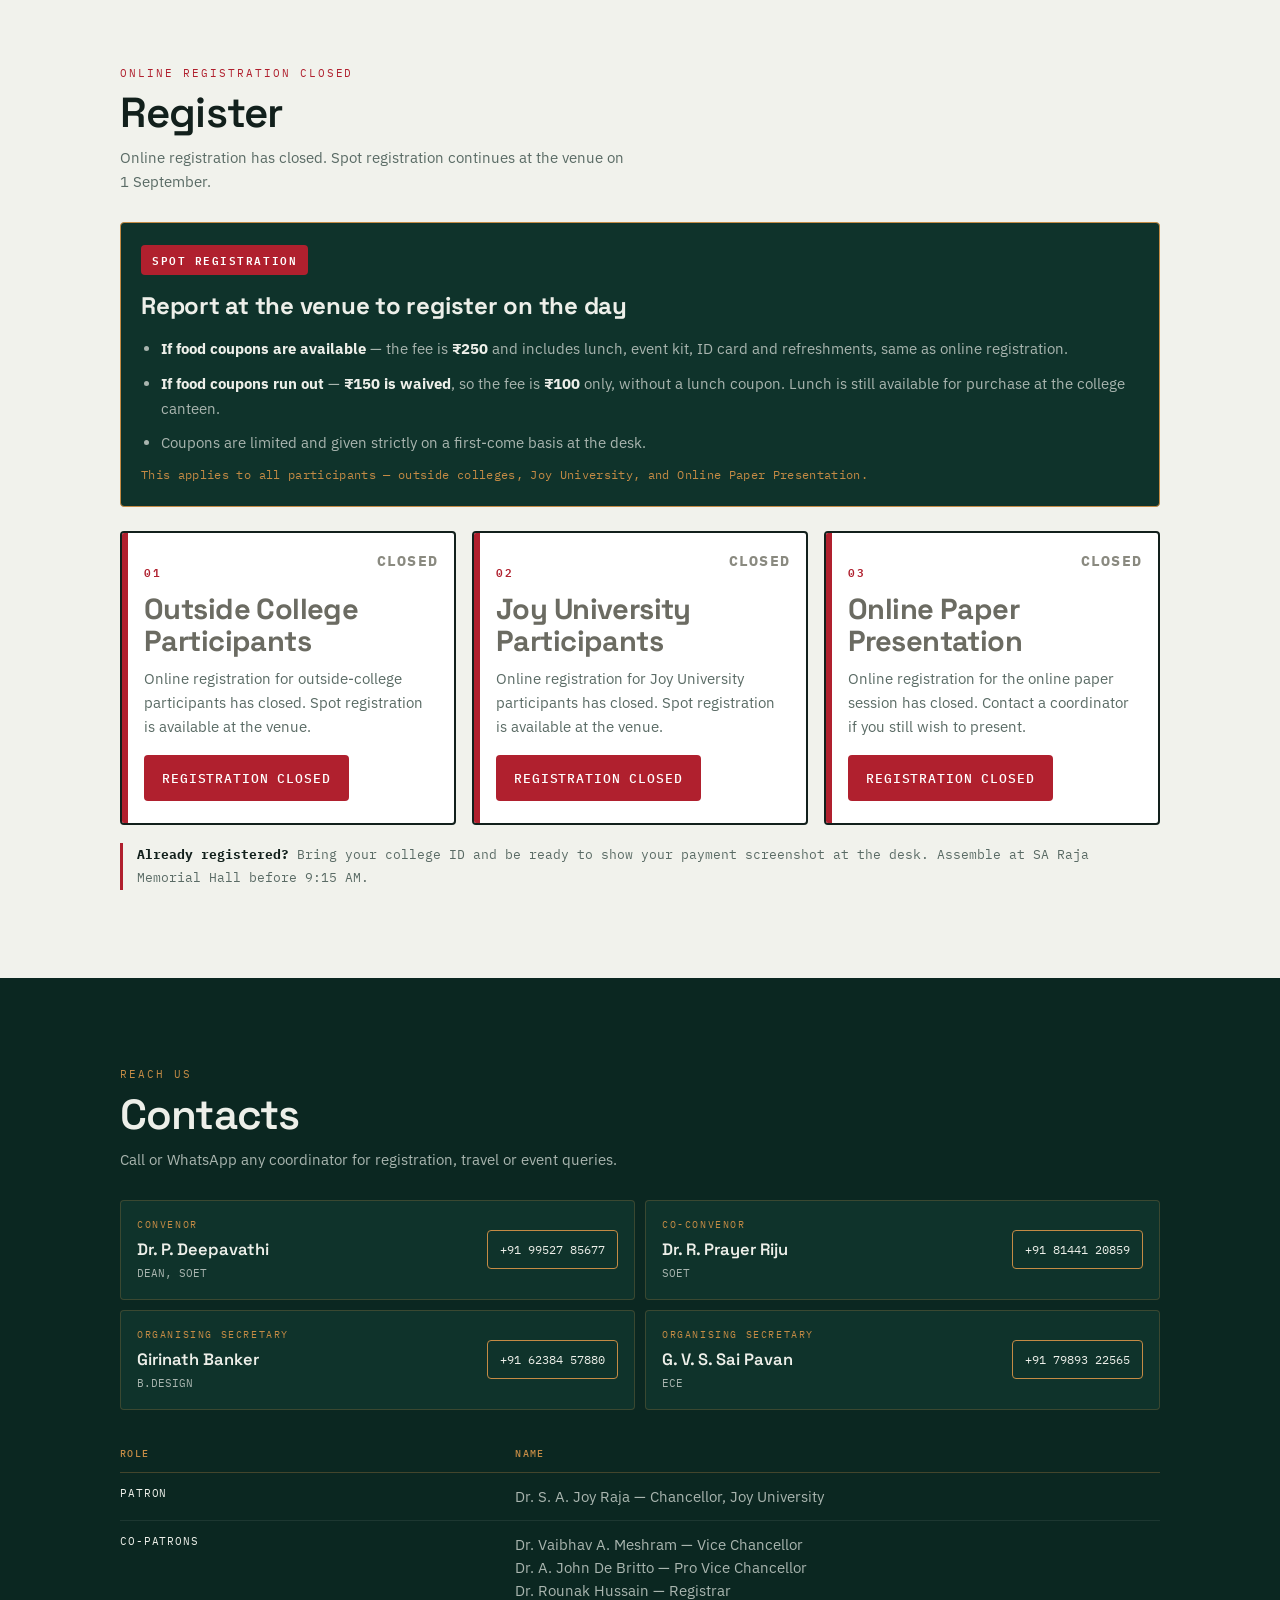
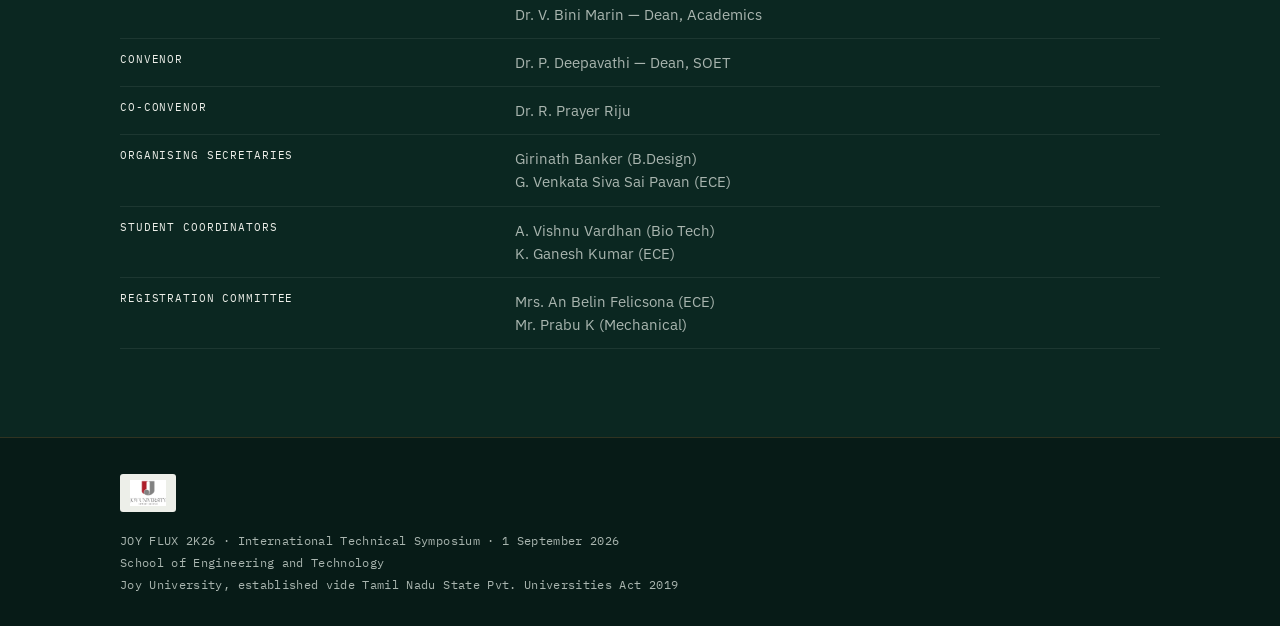
==== commit 697259ee: "Add files via upload" ====
--- a/index.html
+++ b/index.html
@@ -272,6 +272,43 @@
 .reg .eyebrow{color:var(--crimson)}
 .reg .sec-head p{color:var(--ink-dim)}
 .routes{display:grid;grid-template-columns:1fr;gap:16px}
+.closed-notice{
+  background:var(--board-2);border:1px solid var(--copper);border-radius:var(--r);
+  padding:22px 20px;margin-bottom:24px;
+}
+.closed-notice .cn-tag{
+  display:inline-block;background:var(--crimson);color:#fff;
+  font-family:var(--f-mono);font-size:11px;font-weight:600;letter-spacing:.14em;
+  padding:6px 11px;border-radius:var(--r);margin-bottom:12px;
+}
+.closed-notice h3{
+  font-family:var(--f-display);font-weight:700;font-size:clamp(19px,4.6vw,24px);
+  color:var(--silk);letter-spacing:-.01em;margin-bottom:12px;
+}
+.closed-notice ul{padding-left:20px;margin:0}
+.closed-notice li{color:var(--silk-dim);font-size:14.5px;line-height:1.7;margin-bottom:10px}
+.closed-notice li b{color:var(--silk)}
+.closed-notice .cn-foot{
+  margin-top:6px;font-family:var(--f-mono);font-size:11.5px;color:var(--copper);letter-spacing:.03em;
+}
+.route-disabled{
+  background:#EAEAE4;border-color:#B9B9B0;cursor:default;
+}
+.route-disabled::before{background:#9A9A90}
+.route-disabled:hover{transform:none;border-color:#B9B9B0;box-shadow:none}
+.route-disabled h3{color:#6B6B62}
+.route-disabled p{color:#8A8A80}
+.route-disabled .rnum{color:#8A8A80}
+.route-disabled .rclosed{
+  position:absolute;top:16px;right:16px;
+  font-family:var(--f-mono);font-weight:700;font-size:clamp(13px,3.4vw,15px);
+  letter-spacing:.08em;color:#8A8A80;
+}
+.rgo-off{
+  display:inline-block;background:#B9B9B0;color:#F4F4F0;
+  font-family:var(--f-mono);font-size:12.5px;font-weight:500;letter-spacing:.07em;text-transform:uppercase;
+  padding:13px 18px;border-radius:var(--r);
+}
 .route{
   position:relative;display:block;background:#fff;color:var(--ink);
   border:2px solid var(--ink);border-radius:var(--r);
@@ -446,7 +483,7 @@
       <span class="chip">JOY UNIVERSITY CAMPUS</span>
       <span class="chip">9:30 AM – 4:00 PM</span>
       <span class="chip">OPEN TO ALL COLLEGES</span>
-      <span class="chip">REGISTER BY 30 AUGUST</span>
+      <span class="chip">SPOT REGISTRATION ON THE DAY</span>
     </div>
 
     <div class="count" id="count" aria-label="Time remaining until the symposium">
@@ -616,43 +653,51 @@
 <section id="register" class="reg">
   <div class="wrap">
     <div class="sec-head">
-      <div class="eyebrow">Three ways to register · closes 30 August</div>
+      <div class="eyebrow">Online registration closed</div>
       <h2>Register</h2>
-      <p>Pick the one that describes you — the fee differs by route.</p>
-    </div>
-
-    <div class="routes">
-      <a class="route" href="register.html">
+      <p>Online registration has closed. Spot registration continues at the venue on 1 September.</p>
+    </div>
+
+    <div class="closed-notice">
+      <div class="cn-tag">SPOT REGISTRATION</div>
+      <h3>Report at the venue to register on the day</h3>
+      <ul>
+        <li><b>If food coupons are available</b> — the fee is <b>₹250</b> and includes lunch, event kit, ID card and refreshments, same as online registration.</li>
+        <li><b>If food coupons run out</b> — <b>₹150 is waived</b>, so the fee is <b>₹100</b> only, without a lunch coupon. Lunch is still available for purchase at the college canteen.</li>
+        <li>Coupons are limited and given strictly on a first-come basis at the desk.</li>
+      </ul>
+      <p class="cn-foot">This applies to all participants — outside colleges, Joy University, and Online Paper Presentation.</p>
+    </div>
+
+    <div class="routes routes-closed">
+      <div class="route route-disabled">
         <span class="rnum">01</span>
-        <span class="rfee">₹250</span>
+        <span class="rclosed">CLOSED</span>
         <h3>Outside College Participants</h3>
-        <p>Students from any institution other than Joy University. Choose up to three events, pay by UPI, and enter your transaction number.</p>
-        <span class="rinc">Includes lunch · event kit · ID card · refreshments</span>
-        <span class="rgo">Outside College Participant →</span>
-      </a>
-
-      <a class="route" href="https://forms.gle/Tb4uJyt2MyJJpkWMA" target="_blank" rel="noopener">
+        <p>Online registration for outside-college participants has closed. Spot registration is available at the venue.</p>
+        <span class="rgo rgo-off">Registration closed</span>
+      </div>
+
+      <div class="route route-disabled">
         <span class="rnum">02</span>
-        <span class="rfee">₹100</span>
+        <span class="rclosed">CLOSED</span>
         <h3>Joy University Participants</h3>
-        <p>For students of Joy University. Opens the internal registration form for on-campus participants.</p>
-        <span class="rinc">Includes lunch · event kit · ID card · refreshments</span>
-        <span class="rgo">Joy University Participant →</span>
-      </a>
-
-      <a class="route" href="https://forms.gle/AEKTDwrByFz3d9fr9" target="_blank" rel="noopener">
+        <p>Online registration for Joy University participants has closed. Spot registration is available at the venue.</p>
+        <span class="rgo rgo-off">Registration closed</span>
+      </div>
+
+      <div class="route route-disabled">
         <span class="rnum">03</span>
-        <span class="rfee">₹100</span>
+        <span class="rclosed">CLOSED</span>
         <h3>Online Paper Presentation</h3>
-        <p>Presenting your paper remotely rather than travelling to campus. Online session runs 10:15 AM – 1:00 PM.</p>
-        <span class="rinc">E-certificate · no campus lunch or kit</span>
-        <span class="rgo">Online Paper Participant →</span>
-      </a>
+        <p>Online registration for the online paper session has closed. Contact a coordinator if you still wish to present.</p>
+        <span class="rgo rgo-off">Registration closed</span>
+      </div>
     </div>
 
     <div class="rnote">
-      <b>All three close on 30 August 2026.</b> Payments go to the official Joy University UPI account.
-      Each participant may enter a maximum of three competitions.
+      <b>Already registered?</b> Bring your college ID and be ready to show your payment screenshot at the desk.
+      Assemble at SA Raja Memorial Hall before 9:15 AM.
     </div>
   </div>
 </section>
@@ -728,8 +773,8 @@
 </footer>
 
 <div class="stickycta">
-  <div class="fee"><b>₹100–₹250</b>by route</div>
-  <a href="#register" class="btn btn-primary">Register now</a>
+  <div class="fee"><b>Spot only</b>at the venue</div>
+  <a href="#register" class="btn btn-primary">See details</a>
 </div>
 
 <!-- ================= MODAL ================= -->
